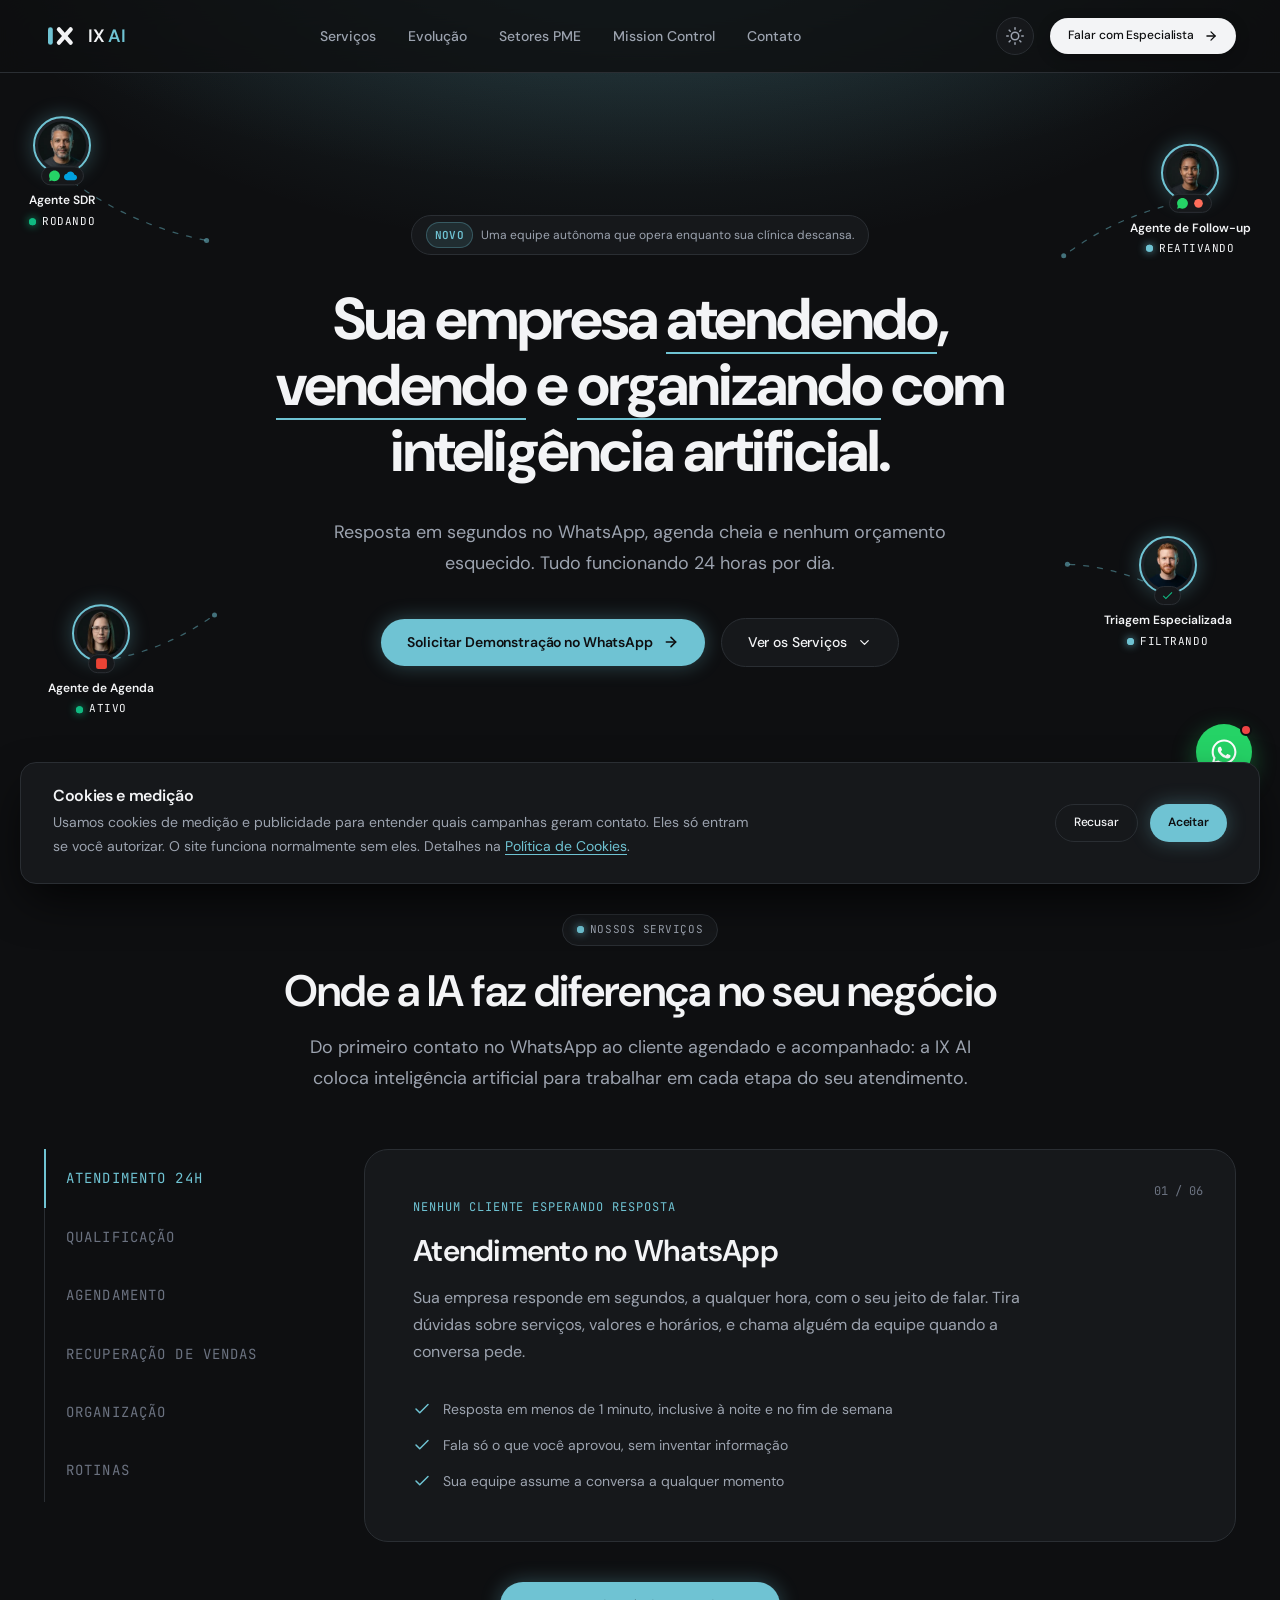
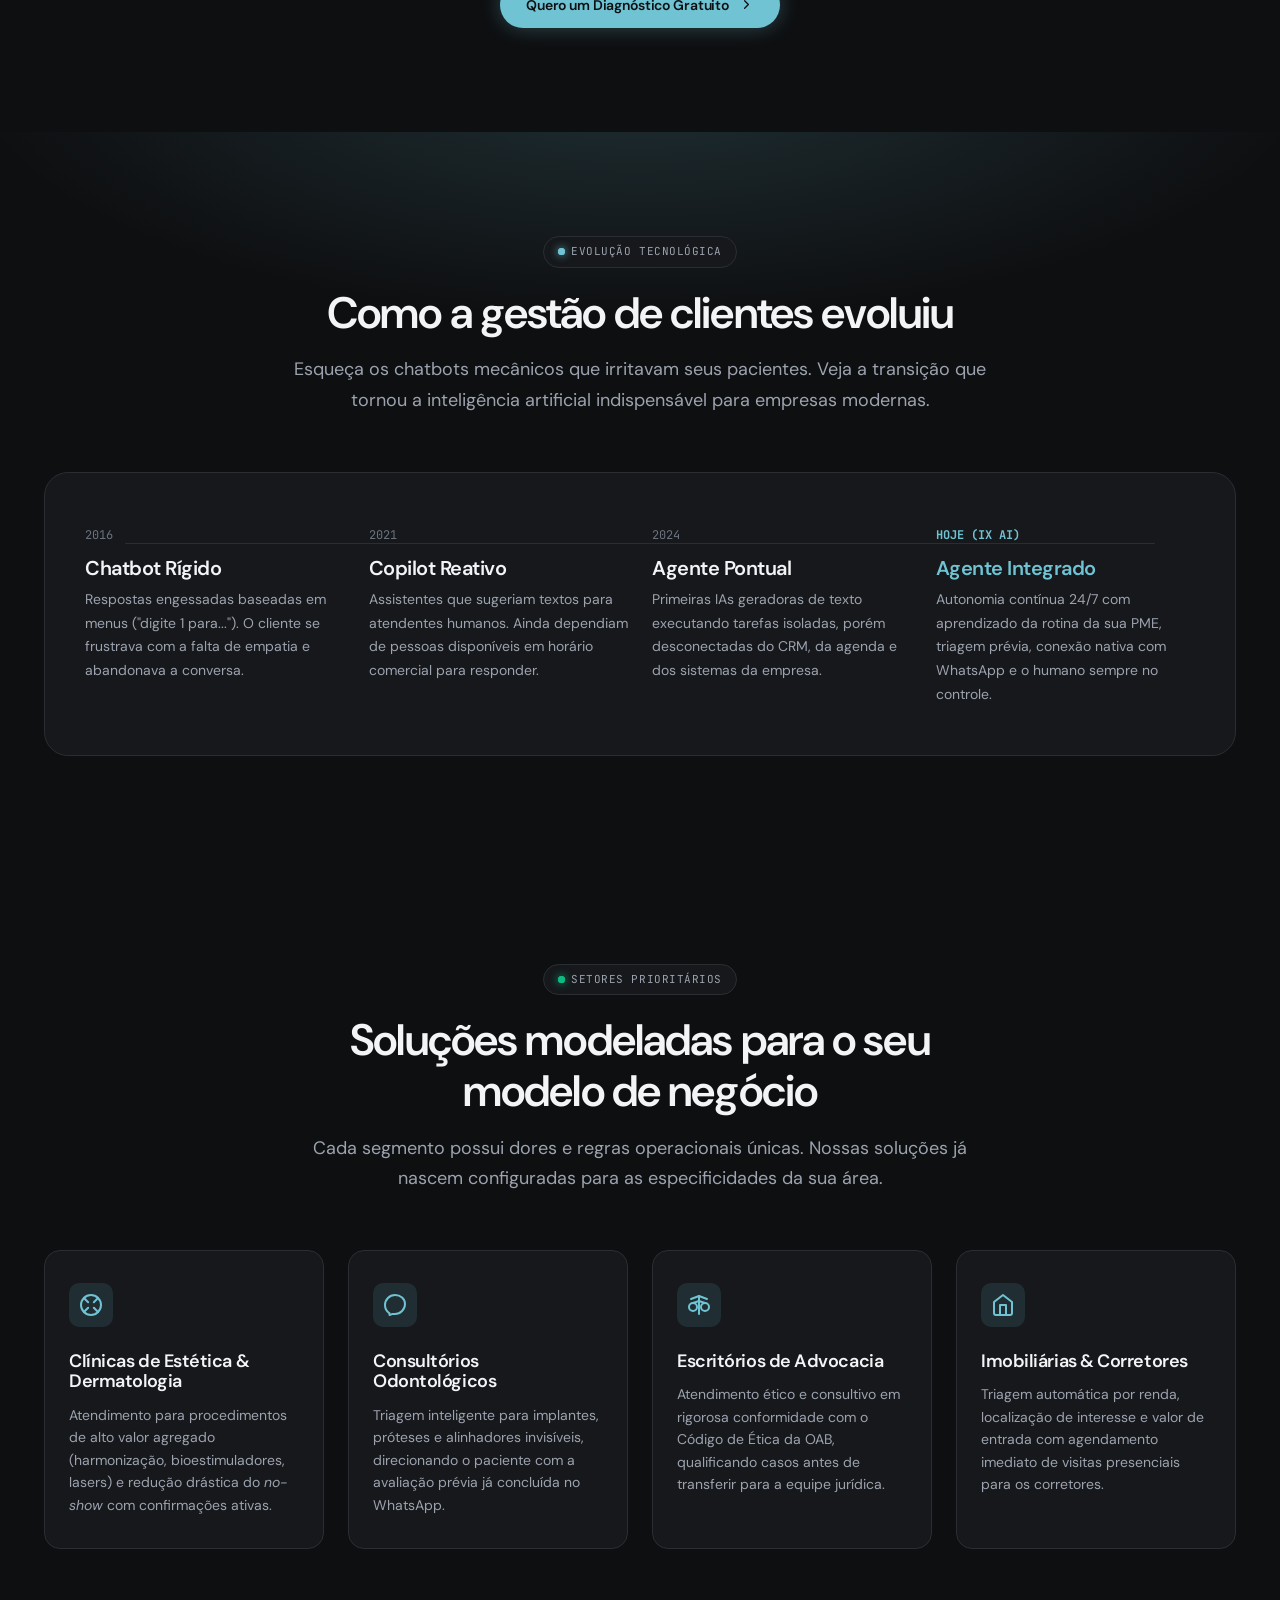
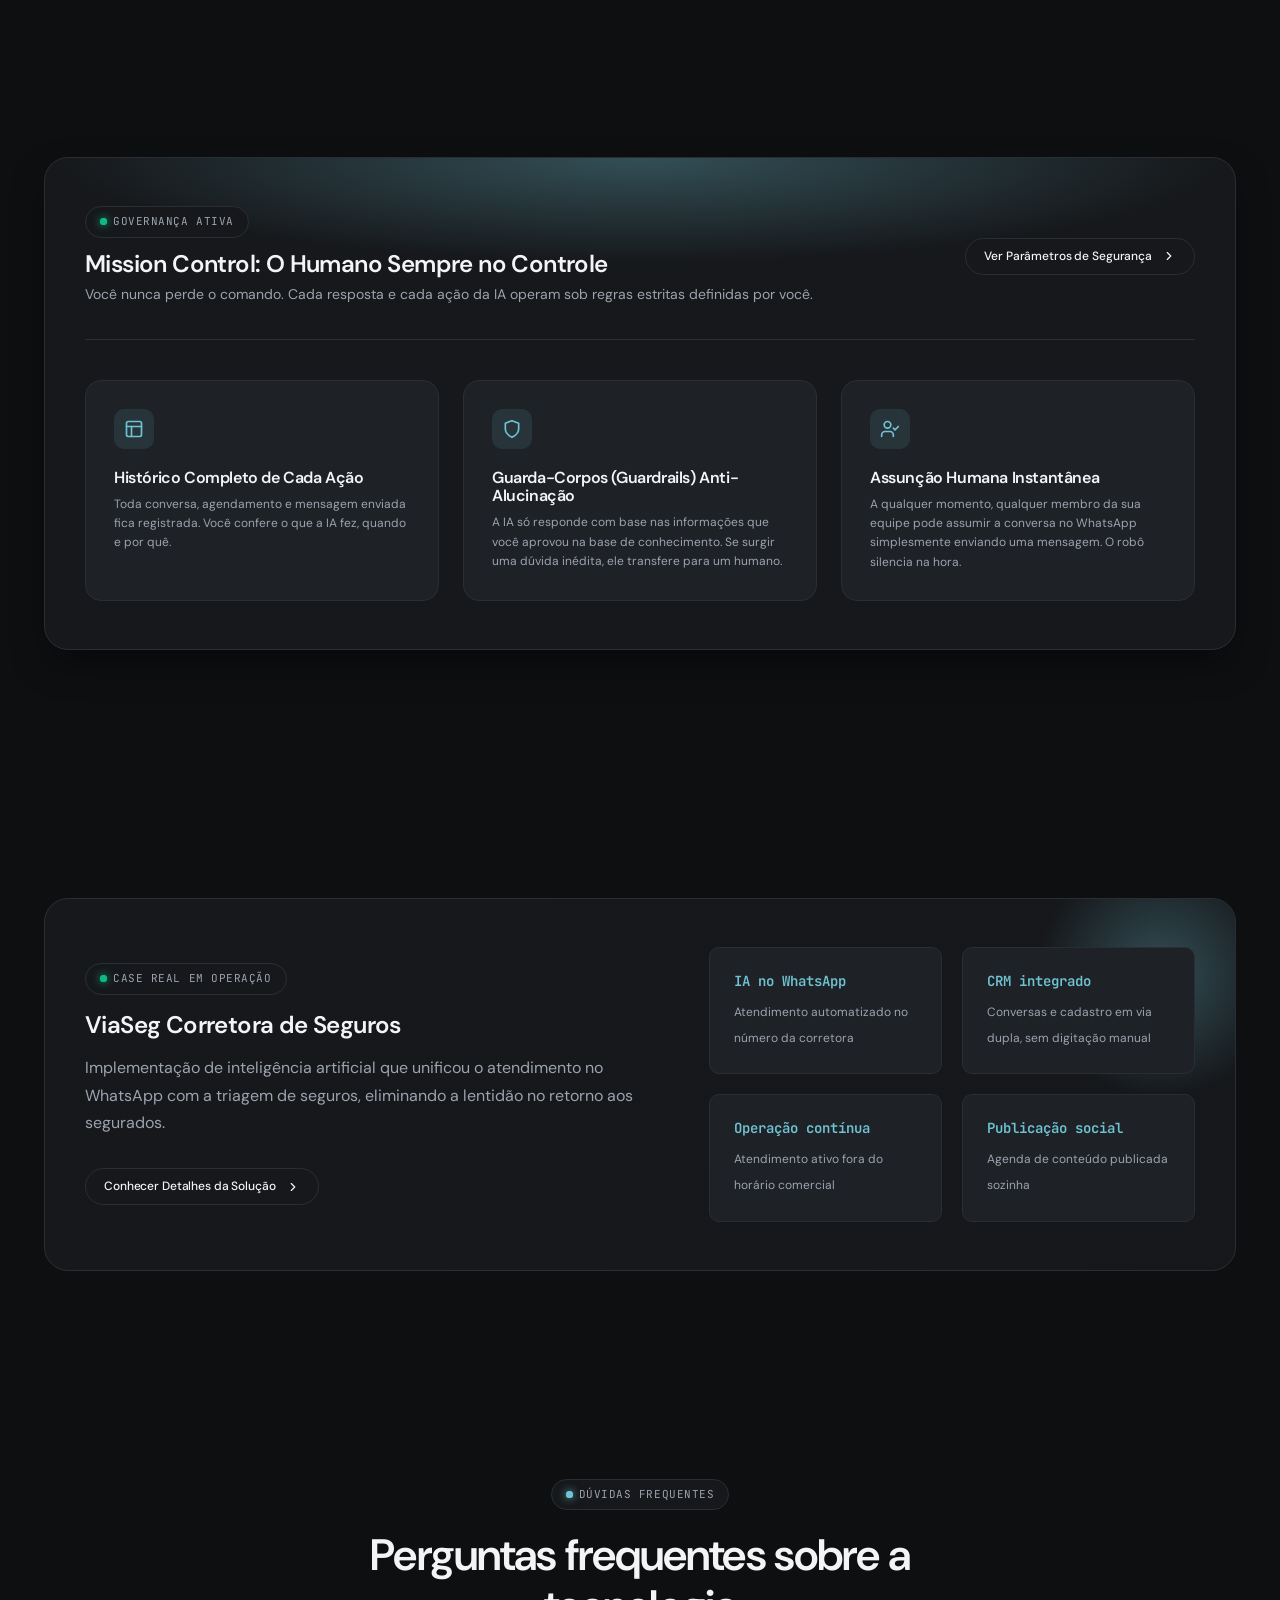
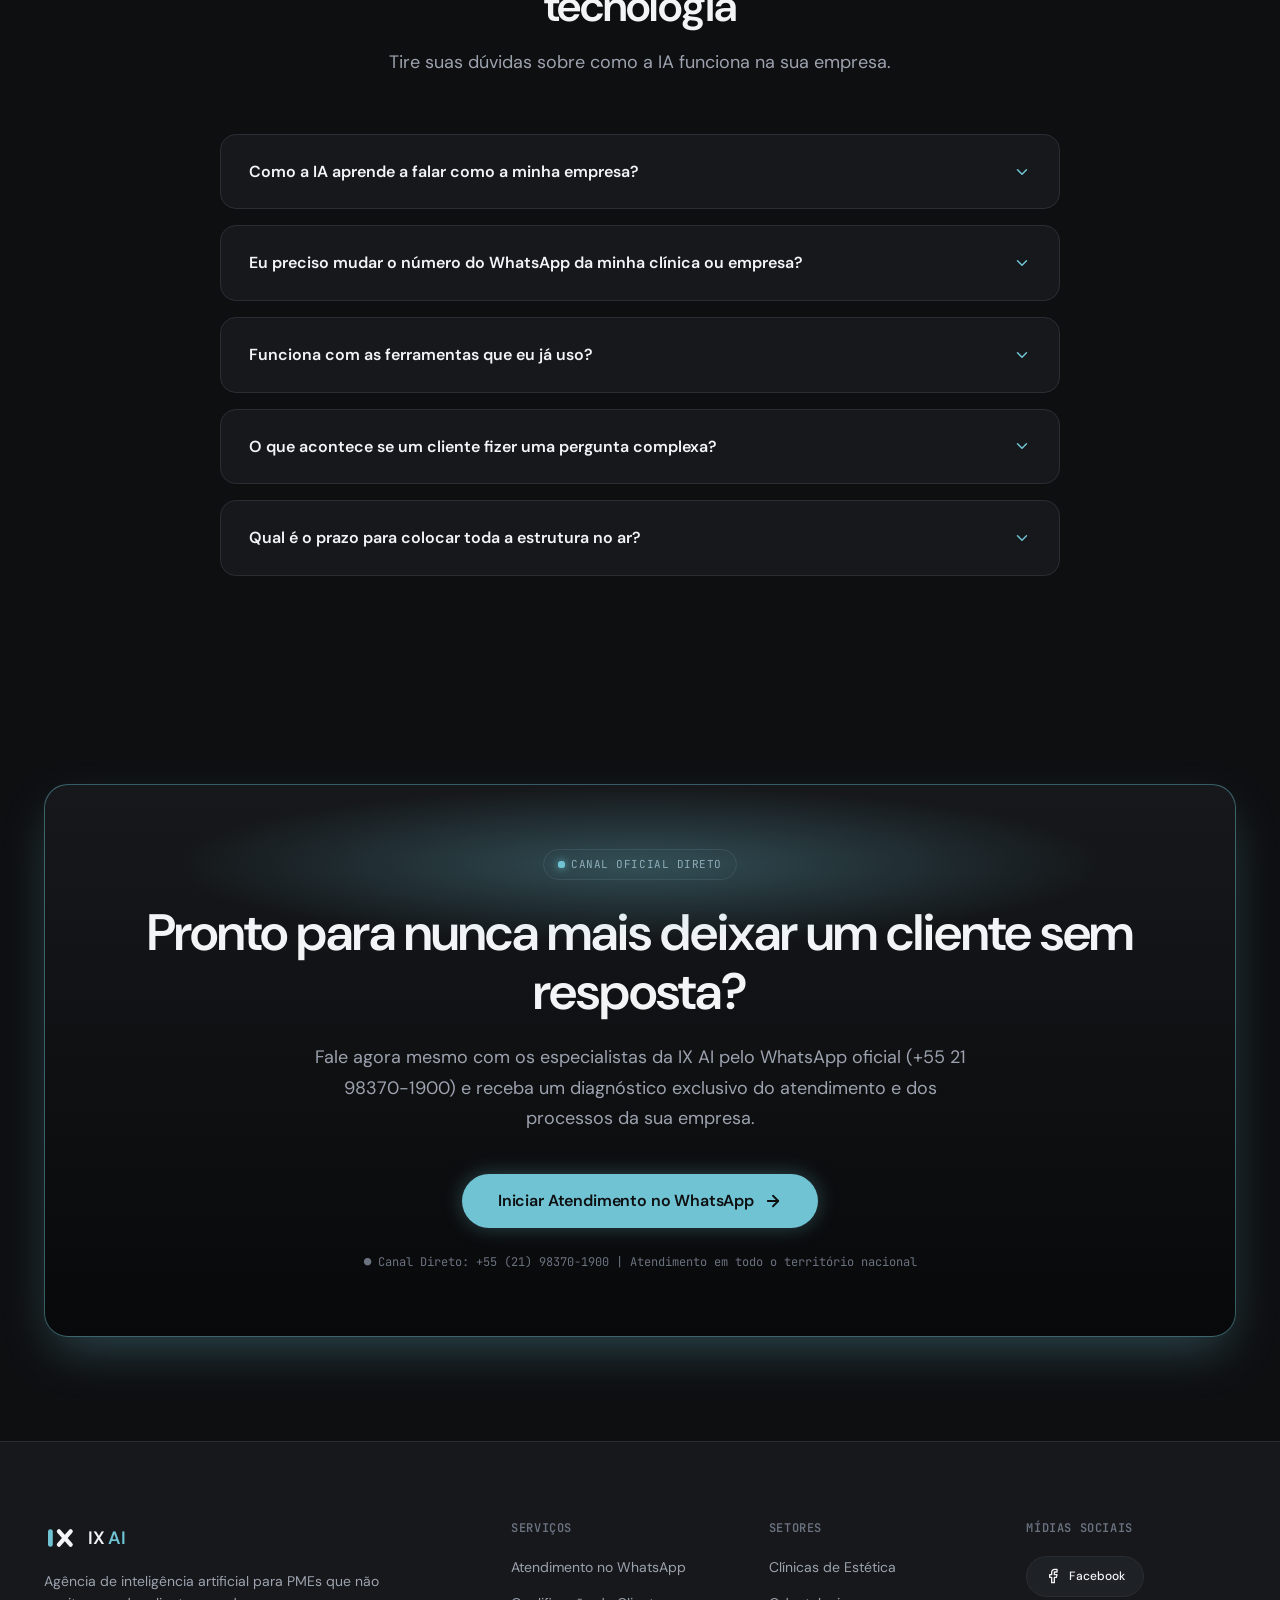
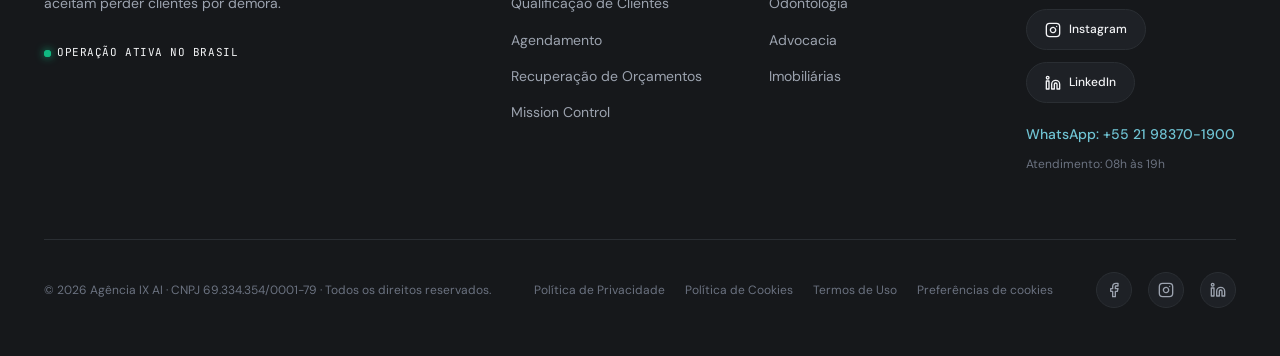
==== index.html @ af51cc1c "feat(site): primeira versao do site da Agencia IX AI Home, politica de privacidade, politica de cook" ====
<!DOCTYPE html>
<html lang="pt-BR" data-theme="dark">
<head>
  <meta charset="UTF-8">
  <meta name="viewport" content="width=device-width, initial-scale=1.0">
  <title>Agência IX AI — Inteligência Artificial para PMEs</title>
  <meta name="description" content="Agência de inteligência artificial para PMEs: atendimento no WhatsApp em segundos, qualificação, agendamento e rotinas no automático, 24 horas por dia.">
  <meta name="keywords" content="agência de IA, agência de inteligência artificial, inteligência artificial para PMEs, atendimento no WhatsApp com IA, agendamento automático, recuperação de orçamentos, automação para empresas, clínicas de estética, consultórios odontológicos, escritórios de advocacia, imobiliárias">
  <meta name="author" content="Agência IX AI">
  <meta name="robots" content="index, follow">
  <link rel="canonical" href="https://ixai.com.br/">
  <meta name="theme-color" content="#0E0F11">

  <!-- Open Graph / Redes Sociais (Facebook, Instagram, LinkedIn) -->
  <meta property="og:type" content="website">
  <meta property="og:url" content="https://ixai.com.br/">
  <meta property="og:title" content="Agência IX AI — Inteligência Artificial para PMEs">
  <meta property="og:description" content="Sua empresa atendendo, vendendo e organizando com IA: resposta em segundos no WhatsApp, agenda cheia e nenhum orçamento esquecido.">
  <meta property="og:image" content="https://ixai.com.br/assets/images/og-cover.png">
  <meta property="og:image:width" content="1200">
  <meta property="og:image:height" content="630">
  <meta property="og:image:alt" content="Agência IX AI — inteligência artificial para atender, vender e organizar">
  <meta property="og:locale" content="pt_BR">
  <meta property="og:site_name" content="Agência IX AI">

  <!-- Twitter Cards -->
  <meta name="twitter:card" content="summary_large_image">
  <meta name="twitter:title" content="Agência IX AI — Inteligência Artificial para PMEs">
  <meta name="twitter:description" content="Inteligência artificial que atende, qualifica e agenda para empresas de serviços de alto padrão.">
  <meta name="twitter:image" content="https://ixai.com.br/assets/images/og-cover.png">

  <!-- Favicon -->
  <link rel="icon" href="assets/images/favicon.svg" type="image/svg+xml">
  <link rel="apple-touch-icon" href="assets/images/logo.png">

  <!-- Pré-conexão de Fontes para Core Web Vitals -->
  <link rel="preconnect" href="https://fonts.googleapis.com">
  <link rel="preconnect" href="https://fonts.gstatic.com" crossorigin>
  <link rel="stylesheet" href="https://fonts.googleapis.com/css2?family=DM+Sans:ital,opsz,wght@0,9..40,400;0,9..40,500;0,9..40,600;0,9..40,700;1,9..40,400&family=JetBrains+Mono:wght@400;500;600&display=swap">

  <!-- Folhas de Estilo Modulares -->
  <link rel="stylesheet" href="assets/css/variables.css">
  <link rel="stylesheet" href="assets/css/base.css">
  <link rel="stylesheet" href="assets/css/components.css">
  <link rel="stylesheet" href="assets/css/layout.css">

  <!-- Schema.org JSON-LD Unificado para Google Search Central (SEO Avançado) -->
  <script type="application/ld+json">
  {
    "@context": "https://schema.org",
    "@graph": [
      {
        "@type": "Organization",
        "@id": "https://ixai.com.br/#organization",
        "name": "Agência IX AI",
        "url": "https://ixai.com.br/",
        "logo": "https://ixai.com.br/assets/images/logo.png",
        "description": "Agência de inteligência artificial para PMEs: atendimento, qualificação, agendamento e rotinas com IA.",
        "telephone": "+55-21-98370-1900",
        "sameAs": [
          "https://www.facebook.com/ixai.agencia",
          "https://www.instagram.com/ixai.agencia",
          "https://www.linkedin.com/company/ixai"
        ]
      },
      {
        "@type": "ProfessionalService",
        "@id": "https://ixai.com.br/#localbusiness",
        "name": "Agência IX AI — Inteligência Artificial para PMEs",
        "url": "https://ixai.com.br/",
        "telephone": "+55-21-98370-1900",
        "priceRange": "$$",
        "areaServed": "BR",
        "openingHours": "Mo-Fr 08:00-19:00"
      },
      {
        "@type": "Service",
        "name": "Inteligência Artificial para Atendimento e Vendas",
        "provider": { "@id": "https://ixai.com.br/#organization" },
        "areaServed": "BR",
        "description": "Atendimento no WhatsApp 24 horas com IA, qualificação de clientes, agendamento com confirmação e lembrete, recuperação de orçamentos, cadastro automático e rotinas da equipe no piloto automático."
      },
      {
        "@type": "FAQPage",
        "mainEntity": [
          {
            "@type": "Question",
            "name": "Como a IA aprende sobre o meu negócio?",
            "acceptedAnswer": {
              "@type": "Answer",
              "text": "A IA é treinada com a base de conhecimento exclusiva da sua empresa (procedimentos, tabela de preços, regras de atendimento e horários) sob rigorosos parâmetros de controle."
            }
          },
          {
            "@type": "Question",
            "name": "Preciso trocar o número do WhatsApp da minha empresa?",
            "acceptedAnswer": {
              "@type": "Answer",
              "text": "Não. A conexão é feita no número comercial que você já usa, preservando contatos e histórico. A forma de conexão é definida na implantação, conforme o volume de atendimento do negócio."
            }
          }
        ]
      }
    ]
  }
  </script>

  <!-- Marca que o JS está ativo: sem ele o conteúdo nasce visível (ver components.css) -->
  <script>document.documentElement.classList.add('js');</script>

  <!-- Consent Mode v2: nega por padrão antes de qualquer tag carregar -->
  <script>
    window.dataLayer = window.dataLayer || [];
    function gtag(){ dataLayer.push(arguments); }
    (function () {
      var decisao = null;
      try { decisao = JSON.parse(localStorage.getItem('ixai-consentimento') || 'null'); } catch (e) {}
      var estado = (decisao && decisao.estado === 'aceito') ? 'granted' : 'denied';
      gtag('consent', 'default', {
        ad_storage: estado,
        ad_user_data: estado,
        ad_personalization: estado,
        analytics_storage: estado,
        functionality_storage: 'granted',
        security_storage: 'granted'
      });
    })();
  </script>
</head>
<body>

  <!-- ==========================================================================
       HEADER FIXO (GLASSMORPHISM & CENTRO DE CONTROLE)
       ========================================================================== -->
  <header class="header-fixed" id="main-header">
    <div class="container header-inner">
      <!-- Monograma Minimalista em SVG + Marca Textual semântica -->
      <a href="#inicio" class="brand-logo-link" aria-label="Página inicial da Agência IX AI">
        <svg class="brand-monogram" viewBox="0 0 40 40" fill="none" xmlns="http://www.w3.org/2000/svg" aria-hidden="true">
          <!-- Barra Ciano "I" -->
          <rect x="5" y="9" width="6" height="22" rx="3" fill="#6FC3D3" />
          <!-- Letra "X": traço 5,4 sobre 17,5 de largura, para ler como X até em 16px -->
          <path d="M18.7 11.7L33.3 28.3" stroke="#F3F4F6" stroke-width="5.4" stroke-linecap="round" />
          <path d="M33.3 11.7L18.7 28.3" stroke="#F3F4F6" stroke-width="5.4" stroke-linecap="round" />
        </svg>
        <span class="brand-text">IX <span>AI</span></span>
      </a>

      <!-- Navegação de Âncoras -->
      <nav class="nav-links" aria-label="Navegação principal">
        <a href="#servicos" class="nav-link">Serviços</a>
        <a href="#evolucao" class="nav-link">Evolução</a>
        <a href="#setores" class="nav-link">Setores PME</a>
        <a href="#controle" class="nav-link">Mission Control</a>
        <a href="#contato" class="nav-link">Contato</a>
      </nav>

      <!-- Ações: Alternador de Tema & CTA Oficial WhatsApp -->
      <div class="header-actions">
        <button type="button" class="theme-toggle-btn" id="theme-toggle-btn" aria-label="Alternar tema claro/escuro">
          <!-- Ícone Sol / Lua em SVG inline -->
          <svg width="18" height="18" viewBox="0 0 24 24" fill="none" stroke="currentColor" stroke-width="2" stroke-linecap="round" stroke-linejoin="round" aria-hidden="true">
            <circle cx="12" cy="12" r="5"></circle>
            <line x1="12" y1="1" x2="12" y2="3"></line>
            <line x1="12" y1="21" x2="12" y2="23"></line>
            <line x1="4.22" y1="4.22" x2="5.64" y2="5.64"></line>
            <line x1="18.36" y1="18.36" x2="19.78" y2="19.78"></line>
            <line x1="1" y1="12" x2="3" y2="12"></line>
            <line x1="21" y1="12" x2="23" y2="12"></line>
            <line x1="4.22" y1="19.78" x2="5.64" y2="18.36"></line>
            <line x1="18.36" y1="5.64" x2="19.78" y2="4.22"></line>
          </svg>
        </button>

        <a href="https://wa.me/5521983701900?text=Ol%C3%A1%2C%20gostaria%20de%20conhecer%20as%20solu%C3%A7%C3%B5es%20da%20Ag%C3%AAncia%20IX%20AI." 
           target="_blank" 
           rel="noopener noreferrer" 
           class="btn-pill btn-pill-primary btn-pill-sm">
          Falar com Especialista
          <svg width="14" height="14" viewBox="0 0 24 24" fill="none" stroke="currentColor" stroke-width="2.2" stroke-linecap="round" stroke-linejoin="round" aria-hidden="true">
            <line x1="5" y1="12" x2="19" y2="12"></line>
            <polyline points="12 5 19 12 12 19"></polyline>
          </svg>
        </a>

        <!-- Botão do menu gaveta (apenas em telas pequenas) -->
        <button type="button" class="nav-toggle" id="nav-toggle" aria-label="Abrir menu de navegação" aria-expanded="false" aria-controls="mobile-nav">
          <svg class="icon-menu" width="18" height="18" viewBox="0 0 24 24" fill="none" stroke="currentColor" stroke-width="2" stroke-linecap="round" aria-hidden="true">
            <line x1="3" y1="7" x2="21" y2="7"></line>
            <line x1="3" y1="12" x2="21" y2="12"></line>
            <line x1="3" y1="17" x2="21" y2="17"></line>
          </svg>
          <svg class="icon-close" width="18" height="18" viewBox="0 0 24 24" fill="none" stroke="currentColor" stroke-width="2" stroke-linecap="round" aria-hidden="true">
            <line x1="6" y1="6" x2="18" y2="18"></line>
            <line x1="18" y1="6" x2="6" y2="18"></line>
          </svg>
        </button>
      </div>
    </div>

    <!-- Menu gaveta das telas pequenas -->
    <nav class="mobile-nav" id="mobile-nav" aria-label="Navegação principal em telas pequenas">
      <a href="#servicos" class="mobile-nav-link">Serviços</a>
      <a href="#evolucao" class="mobile-nav-link">Evolução</a>
      <a href="#setores" class="mobile-nav-link">Setores PME</a>
      <a href="#controle" class="mobile-nav-link">Mission Control</a>
      <a href="#contato" class="mobile-nav-link">Contato</a>
      <a href="https://wa.me/5521983701900?text=Ol%C3%A1%2C%20gostaria%20de%20conhecer%20as%20solu%C3%A7%C3%B5es%20da%20Ag%C3%AAncia%20IX%20AI."
         target="_blank"
         rel="noopener noreferrer"
         class="btn-pill btn-pill-cyan">
        Falar com Especialista
      </a>
    </nav>
  </header>

  <!-- ==========================================================================
       HERO SECTION COM CONSTELAÇÃO DE AGENTES (PADRÃO TESS.IM)
       ========================================================================== -->
  <main>
    <section class="hero-section aurora-bg" id="inicio">
      <!-- Constelação de Agentes Autônomos Orbitando (Visualização Desktop) -->
      <div class="hero-agents-constellation" aria-hidden="true">

        <!-- Camada de conexao: os tracados sao desenhados por JS a partir da posicao real
             de cada agente, entao acompanham qualquer largura de tela e a flutuacao -->
        <svg class="hero-conectores" id="hero-conectores" preserveAspectRatio="none" aria-hidden="true"></svg>

        
        <!-- Agente 1: SDR de Vendas -->
        <div class="agent-node node-sdr">
          <div class="agent-avatar-wrap">
            <img src="assets/images/agentes/rosto-senior.webp" alt="" width="52" height="52" decoding="async">
          </div>
          <div class="agent-tools-stack">
            <!-- Badges de ferramentas acopladas: WhatsApp + CRM -->
            <svg viewBox="0 0 24 24" fill="#25D366" title="WhatsApp"><path d="M12 2C6.48 2 2 6.48 2 12C2 13.85 2.5 15.58 3.38 17.07L2.1 21.84L6.99 20.57C8.44 21.46 10.16 22 12 22C17.52 22 22 17.52 22 12C22 6.48 17.52 2 12 2Z"/></svg>
            <svg viewBox="0 0 24 24" fill="#00A1E0" title="Salesforce/CRM"><path d="M19.35 10.04C18.67 6.59 15.64 4 12 4C9.11 4 6.6 5.64 5.35 8.04C2.34 8.36 0 10.91 0 14C0 17.31 2.69 20 6 20H19C21.76 20 24 17.76 24 15C24 12.36 21.95 10.22 19.35 10.04Z"/></svg>
          </div>
          <div class="agent-meta">
            <span class="agent-name">Agente SDR</span>
            <span class="status-indicator"><span class="status-dot emerald"></span> RODANDO</span>
          </div>
        </div>

        <!-- Agente 2: Follow-up & Reativação -->
        <div class="agent-node node-followup">
          <div class="agent-avatar-wrap">
            <img src="assets/images/agentes/rosto-executiva.webp" alt="" width="52" height="52" decoding="async">
          </div>
          <div class="agent-tools-stack">
            <!-- WhatsApp + integrações -->
            <svg viewBox="0 0 24 24" fill="#25D366" title="WhatsApp"><path d="M12 2C6.48 2 2 6.48 2 12C2 13.85 2.5 15.58 3.38 17.07L2.1 21.84L6.99 20.57C8.44 21.46 10.16 22 12 22C17.52 22 22 17.52 22 12C22 6.48 17.52 2 12 2Z"/></svg>
            <svg viewBox="0 0 24 24" fill="#FF6D5A" title="Integrações"><circle cx="12" cy="12" r="8"/></svg>
          </div>
          <div class="agent-meta">
            <span class="agent-name">Agente de Follow-up</span>
            <span class="status-indicator"><span class="status-dot cyan"></span> REATIVANDO</span>
          </div>
        </div>

        <!-- Agente 3: Agendamento & Follow-up -->
        <div class="agent-node node-schedule">
          <div class="agent-avatar-wrap">
            <img src="assets/images/agentes/rosto-analista.webp" alt="" width="52" height="52" decoding="async">
          </div>
          <div class="agent-tools-stack">
            <!-- Google Calendar -->
            <svg viewBox="0 0 24 24" fill="#EA4335" title="Google Calendar"><rect width="20" height="20" x="2" y="2" rx="4"/></svg>
          </div>
          <div class="agent-meta">
            <span class="agent-name">Agente de Agenda</span>
            <span class="status-indicator"><span class="status-dot emerald"></span> ATIVO</span>
          </div>
        </div>

        <!-- Agente 4: Qualificador de PME -->
        <div class="agent-node node-qualifier">
          <div class="agent-avatar-wrap">
            <img src="assets/images/agentes/rosto-ruivo.webp" alt="" width="52" height="52" decoding="async">
          </div>
          <div class="agent-tools-stack">
            <!-- Filtro de Renda / Procedimento -->
            <svg viewBox="0 0 24 24" fill="#10B981" title="Qualificação"><path d="M9 16.17L4.83 12l-1.42 1.41L9 19 21 7l-1.41-1.41z"/></svg>
          </div>
          <div class="agent-meta">
            <span class="agent-name">Triagem Especializada</span>
            <span class="status-indicator"><span class="status-dot cyan"></span> FILTRANDO</span>
          </div>
        </div>

      </div>

      <!-- Conteúdo Central da Hero -->
      <div class="container hero-content">
        <!-- Badge Cápsula Superior estilo tess.im -->
        <div class="hero-capsule-wrap">
          <div class="badge-capsule">
            <span class="badge-tag-new">NOVO</span>
            <span>Uma equipe autônoma que opera enquanto sua clínica descansa.</span>
          </div>
        </div>

        <!-- Headline Monumental com sublinhados finos ciano -->
        <h1 class="hero-headline">
          Sua empresa <span class="underline-cyan">atendendo</span>, <span class="underline-cyan">vendendo</span> e <span class="underline-cyan">organizando</span> com inteligência artificial.
        </h1>

        <!-- Descrição de Apoio com Alto Contraste -->
        <p class="hero-subheadline" style="max-width: 640px; margin: 0 auto; font-size: 1.125rem;">
          Resposta em segundos no WhatsApp, agenda cheia e nenhum orçamento esquecido. Tudo funcionando 24 horas por dia.
        </p>

        <!-- CTAs Principais -->
        <div class="hero-cta-group">
          <a href="https://wa.me/5521983701900?text=Ol%C3%A1%2C%20gostaria%20de%20uma%20demonstra%C3%A7%C3%A3o%20das%20solu%C3%A7%C3%B5es%20de%20IA." 
             target="_blank" 
             rel="noopener noreferrer" 
             class="btn-pill btn-pill-cyan">
            Solicitar Demonstração no WhatsApp
            <svg width="16" height="16" viewBox="0 0 24 24" fill="none" stroke="currentColor" stroke-width="2.4" stroke-linecap="round" stroke-linejoin="round" aria-hidden="true">
              <line x1="5" y1="12" x2="19" y2="12"></line>
              <polyline points="12 5 19 12 12 19"></polyline>
            </svg>
          </a>

          <a href="#servicos" class="btn-pill btn-pill-secondary">
            Ver os Serviços
            <svg width="15" height="15" viewBox="0 0 24 24" fill="none" stroke="currentColor" stroke-width="2" stroke-linecap="round" stroke-linejoin="round" aria-hidden="true">
              <polyline points="6 9 12 15 18 9"></polyline>
            </svg>
          </a>
        </div>
      </div>
    </section>

    <!-- ==========================================================================
         SEÇÃO 2: SERVIÇOS — ONDE A IA FAZ DIFERENÇA (#servicos)
         ========================================================================== -->
    <section class="section" id="servicos">
      <div class="container">
        <div class="section-header" data-reveal>
          <div class="badge-capsule">
            <span class="status-indicator"><span class="status-dot cyan"></span> NOSSOS SERVIÇOS</span>
          </div>
          <h2>Onde a IA faz diferença no seu negócio</h2>
          <p>Do primeiro contato no WhatsApp ao cliente agendado e acompanhado: a IX AI coloca inteligência artificial para trabalhar em cada etapa do seu atendimento.</p>
        </div>

        <div class="services-layout" data-reveal>
          <div class="services-tabs" role="tablist" aria-label="Serviços da IX AI">
            <button type="button" class="service-tab" role="tab" id="aba-atendimento" aria-controls="servico-atendimento" aria-selected="true">Atendimento 24h</button>
            <button type="button" class="service-tab" role="tab" id="aba-qualificacao" aria-controls="servico-qualificacao" aria-selected="false" tabindex="-1">Qualificação</button>
            <button type="button" class="service-tab" role="tab" id="aba-agendamento" aria-controls="servico-agendamento" aria-selected="false" tabindex="-1">Agendamento</button>
            <button type="button" class="service-tab" role="tab" id="aba-recuperacao" aria-controls="servico-recuperacao" aria-selected="false" tabindex="-1">Recuperação de vendas</button>
            <button type="button" class="service-tab" role="tab" id="aba-organizacao" aria-controls="servico-organizacao" aria-selected="false" tabindex="-1">Organização</button>
            <button type="button" class="service-tab" role="tab" id="aba-rotinas" aria-controls="servico-rotinas" aria-selected="false" tabindex="-1">Rotinas</button>
          </div>

          <div class="services-panels">
          <article class="service-panel" role="tabpanel" id="servico-atendimento" aria-labelledby="aba-atendimento" tabindex="0">
            <span class="service-panel-count">01 / 06</span>
            <span class="service-panel-tagline">Nenhum cliente esperando resposta</span>
            <h3 class="service-panel-title">Atendimento no WhatsApp</h3>
            <p class="service-panel-desc">Sua empresa responde em segundos, a qualquer hora, com o seu jeito de falar. Tira dúvidas sobre serviços, valores e horários, e chama alguém da equipe quando a conversa pede.</p>
            <ul class="service-points">
                <li class="service-point">
                  <svg viewBox="0 0 24 24" fill="none" stroke="currentColor" stroke-width="2" stroke-linecap="round" stroke-linejoin="round" aria-hidden="true"><polyline points="20 6 9 17 4 12"></polyline></svg>
                  <span>Resposta em menos de 1 minuto, inclusive à noite e no fim de semana</span>
                </li>
                <li class="service-point">
                  <svg viewBox="0 0 24 24" fill="none" stroke="currentColor" stroke-width="2" stroke-linecap="round" stroke-linejoin="round" aria-hidden="true"><polyline points="20 6 9 17 4 12"></polyline></svg>
                  <span>Fala só o que você aprovou, sem inventar informação</span>
                </li>
                <li class="service-point">
                  <svg viewBox="0 0 24 24" fill="none" stroke="currentColor" stroke-width="2" stroke-linecap="round" stroke-linejoin="round" aria-hidden="true"><polyline points="20 6 9 17 4 12"></polyline></svg>
                  <span>Sua equipe assume a conversa a qualquer momento</span>
                </li>
            </ul>
          </article>
          <article class="service-panel" role="tabpanel" id="servico-qualificacao" aria-labelledby="aba-qualificacao" tabindex="0">
            <span class="service-panel-count">02 / 06</span>
            <span class="service-panel-tagline">Sua equipe só fala com quem está pronto</span>
            <h3 class="service-panel-title">Qualificação de clientes</h3>
            <p class="service-panel-desc">Antes de passar o contato adiante, a IA entende o que a pessoa procura, a urgência e o perfil de investimento. Quem chega para a sua equipe já chega filtrado.</p>
            <ul class="service-points">
                <li class="service-point">
                  <svg viewBox="0 0 24 24" fill="none" stroke="currentColor" stroke-width="2" stroke-linecap="round" stroke-linejoin="round" aria-hidden="true"><polyline points="20 6 9 17 4 12"></polyline></svg>
                  <span>Perguntas certas para cada tipo de serviço</span>
                </li>
                <li class="service-point">
                  <svg viewBox="0 0 24 24" fill="none" stroke="currentColor" stroke-width="2" stroke-linecap="round" stroke-linejoin="round" aria-hidden="true"><polyline points="20 6 9 17 4 12"></polyline></svg>
                  <span>Resumo do cliente entregue para quem vai atender</span>
                </li>
                <li class="service-point">
                  <svg viewBox="0 0 24 24" fill="none" stroke="currentColor" stroke-width="2" stroke-linecap="round" stroke-linejoin="round" aria-hidden="true"><polyline points="20 6 9 17 4 12"></polyline></svg>
                  <span>Curiosos e contatos frios separados dos prontos para comprar</span>
                </li>
            </ul>
          </article>
          <article class="service-panel" role="tabpanel" id="servico-agendamento" aria-labelledby="aba-agendamento" tabindex="0">
            <span class="service-panel-count">03 / 06</span>
            <span class="service-panel-tagline">Menos faltas, mais horários ocupados</span>
            <h3 class="service-panel-title">Agenda cheia, sem faltas</h3>
            <p class="service-panel-desc">A IA marca direto nos horários livres da sua equipe, confirma na véspera e lembra no dia. Se o cliente precisar remarcar, ela resolve sem ninguém parar o que está fazendo.</p>
            <ul class="service-points">
                <li class="service-point">
                  <svg viewBox="0 0 24 24" fill="none" stroke="currentColor" stroke-width="2" stroke-linecap="round" stroke-linejoin="round" aria-hidden="true"><polyline points="20 6 9 17 4 12"></polyline></svg>
                  <span>Agendamento direto na agenda da equipe, sem conflito</span>
                </li>
                <li class="service-point">
                  <svg viewBox="0 0 24 24" fill="none" stroke="currentColor" stroke-width="2" stroke-linecap="round" stroke-linejoin="round" aria-hidden="true"><polyline points="20 6 9 17 4 12"></polyline></svg>
                  <span>Confirmação e lembrete automáticos</span>
                </li>
                <li class="service-point">
                  <svg viewBox="0 0 24 24" fill="none" stroke="currentColor" stroke-width="2" stroke-linecap="round" stroke-linejoin="round" aria-hidden="true"><polyline points="20 6 9 17 4 12"></polyline></svg>
                  <span>Remarcação resolvida na própria conversa</span>
                </li>
            </ul>
          </article>
          <article class="service-panel" role="tabpanel" id="servico-recuperacao" aria-labelledby="aba-recuperacao" tabindex="0">
            <span class="service-panel-count">04 / 06</span>
            <span class="service-panel-tagline">Nenhum orçamento esquecido</span>
            <h3 class="service-panel-title">Recuperação de orçamentos</h3>
            <p class="service-panel-desc">Quem pediu orçamento e sumiu volta a ser procurado no momento certo, com uma mensagem natural. Venda que antes se perdia por falta de retorno volta para a mesa.</p>
            <ul class="service-points">
                <li class="service-point">
                  <svg viewBox="0 0 24 24" fill="none" stroke="currentColor" stroke-width="2" stroke-linecap="round" stroke-linejoin="round" aria-hidden="true"><polyline points="20 6 9 17 4 12"></polyline></svg>
                  <span>Retorno automático para quem parou de responder</span>
                </li>
                <li class="service-point">
                  <svg viewBox="0 0 24 24" fill="none" stroke="currentColor" stroke-width="2" stroke-linecap="round" stroke-linejoin="round" aria-hidden="true"><polyline points="20 6 9 17 4 12"></polyline></svg>
                  <span>Mensagens no tom da sua empresa, nada de robô</span>
                </li>
                <li class="service-point">
                  <svg viewBox="0 0 24 24" fill="none" stroke="currentColor" stroke-width="2" stroke-linecap="round" stroke-linejoin="round" aria-hidden="true"><polyline points="20 6 9 17 4 12"></polyline></svg>
                  <span>Sua equipe avisada quando o cliente responde</span>
                </li>
            </ul>
          </article>
          <article class="service-panel" role="tabpanel" id="servico-organizacao" aria-labelledby="aba-organizacao" tabindex="0">
            <span class="service-panel-count">05 / 06</span>
            <span class="service-panel-tagline">Zero digitação manual</span>
            <h3 class="service-panel-title">Cadastro e histórico sempre em dia</h3>
            <p class="service-panel-desc">Cada conversa vira cadastro, histórico e próximo passo no sistema da sua empresa. Ninguém precisa copiar dados do WhatsApp, e o gestor enxerga tudo num lugar só.</p>
            <ul class="service-points">
                <li class="service-point">
                  <svg viewBox="0 0 24 24" fill="none" stroke="currentColor" stroke-width="2" stroke-linecap="round" stroke-linejoin="round" aria-hidden="true"><polyline points="20 6 9 17 4 12"></polyline></svg>
                  <span>Cliente cadastrado sozinho a partir da conversa</span>
                </li>
                <li class="service-point">
                  <svg viewBox="0 0 24 24" fill="none" stroke="currentColor" stroke-width="2" stroke-linecap="round" stroke-linejoin="round" aria-hidden="true"><polyline points="20 6 9 17 4 12"></polyline></svg>
                  <span>Histórico completo de cada atendimento</span>
                </li>
                <li class="service-point">
                  <svg viewBox="0 0 24 24" fill="none" stroke="currentColor" stroke-width="2" stroke-linecap="round" stroke-linejoin="round" aria-hidden="true"><polyline points="20 6 9 17 4 12"></polyline></svg>
                  <span>Funciona com as ferramentas que você já usa</span>
                </li>
            </ul>
          </article>
          <article class="service-panel" role="tabpanel" id="servico-rotinas" aria-labelledby="aba-rotinas" tabindex="0">
            <span class="service-panel-count">06 / 06</span>
            <span class="service-panel-tagline">Horas devolvidas à sua equipe</span>
            <h3 class="service-panel-title">Rotinas no piloto automático</h3>
            <p class="service-panel-desc">Avisos para a equipe, relatórios, publicações nas redes sociais e aquelas tarefas que se repetem todo dia passam a rodar sozinhas, do jeito que você definiu.</p>
            <ul class="service-points">
                <li class="service-point">
                  <svg viewBox="0 0 24 24" fill="none" stroke="currentColor" stroke-width="2" stroke-linecap="round" stroke-linejoin="round" aria-hidden="true"><polyline points="20 6 9 17 4 12"></polyline></svg>
                  <span>Avisos para o responsável certo, na hora certa</span>
                </li>
                <li class="service-point">
                  <svg viewBox="0 0 24 24" fill="none" stroke="currentColor" stroke-width="2" stroke-linecap="round" stroke-linejoin="round" aria-hidden="true"><polyline points="20 6 9 17 4 12"></polyline></svg>
                  <span>Relatórios prontos sem montar planilha</span>
                </li>
                <li class="service-point">
                  <svg viewBox="0 0 24 24" fill="none" stroke="currentColor" stroke-width="2" stroke-linecap="round" stroke-linejoin="round" aria-hidden="true"><polyline points="20 6 9 17 4 12"></polyline></svg>
                  <span>Tarefas repetitivas fora da mão da equipe</span>
                </li>
            </ul>
          </article>
          </div>
        </div>

        <div class="services-cta" data-reveal>
          <a href="https://wa.me/5521983701900?text=Ol%C3%A1%2C%20gostaria%20de%20um%20diagn%C3%B3stico%20gratuito%20para%20minha%20empresa."
             target="_blank"
             rel="noopener noreferrer"
             class="btn-pill btn-pill-cyan">
            Quero um Diagnóstico Gratuito
            <svg width="15" height="15" viewBox="0 0 24 24" fill="none" stroke="currentColor" stroke-width="2" stroke-linecap="round" stroke-linejoin="round" aria-hidden="true"><polyline points="9 18 15 12 9 6"></polyline></svg>
          </a>
        </div>
      </div>
    </section>

    <!-- ==========================================================================
         SEÇÃO 3: LINHA DO TEMPO EVOLUTIVA (#evolucao)
         ========================================================================== -->
    <section class="section aurora-bg" id="evolucao">
      <div class="container">
        <div class="section-header" data-reveal>
          <div class="badge-capsule">
            <span class="status-indicator"><span class="status-dot cyan"></span> EVOLUÇÃO TECNOLÓGICA</span>
          </div>
          <h2>Como a gestão de clientes evoluiu</h2>
          <p>Esqueça os chatbots mecânicos que irritavam seus pacientes. Veja a transição que tornou a inteligência artificial indispensável para empresas modernas.</p>
        </div>

        <div class="timeline-track-wrap" data-reveal>
          <div class="timeline-steps">
            <!-- 2016 -->
            <div class="timeline-step">
              <span class="timeline-year-badge">2016</span>
              <h3 class="timeline-step-title">Chatbot Rígido</h3>
              <p class="timeline-step-desc">Respostas engessadas baseadas em menus ("digite 1 para..."). O cliente se frustrava com a falta de empatia e abandonava a conversa.</p>
            </div>

            <!-- 2021 -->
            <div class="timeline-step">
              <span class="timeline-year-badge">2021</span>
              <h3 class="timeline-step-title">Copilot Reativo</h3>
              <p class="timeline-step-desc">Assistentes que sugeriam textos para atendentes humanos. Ainda dependiam de pessoas disponíveis em horário comercial para responder.</p>
            </div>

            <!-- 2024 -->
            <div class="timeline-step">
              <span class="timeline-year-badge">2024</span>
              <h3 class="timeline-step-title">Agente Pontual</h3>
              <p class="timeline-step-desc">Primeiras IAs geradoras de texto executando tarefas isoladas, porém desconectadas do CRM, da agenda e dos sistemas da empresa.</p>
            </div>

            <!-- HOJE -->
            <div class="timeline-step active">
              <span class="timeline-year-badge">HOJE (IX AI)</span>
              <h3 class="timeline-step-title">Agente Integrado</h3>
              <p class="timeline-step-desc">Autonomia contínua 24/7 com aprendizado da rotina da sua PME, triagem prévia, conexão nativa com WhatsApp e o humano sempre no controle.</p>
            </div>
          </div>
        </div>
      </div>
    </section>

    <!-- ==========================================================================
         SEÇÃO 4: SETORES DE MERCADO PME (#setores)
         ========================================================================== -->
    <section class="section" id="setores">
      <div class="container">
        <div class="section-header" data-reveal>
          <div class="badge-capsule">
            <span class="status-indicator"><span class="status-dot emerald"></span> SETORES PRIORITÁRIOS</span>
          </div>
          <h2>Soluções modeladas para o seu modelo de negócio</h2>
          <p>Cada segmento possui dores e regras operacionais únicas. Nossas soluções já nascem configuradas para as especificidades da sua área.</p>
        </div>

        <div class="sectors-grid">
          <!-- Setor 1: Clínicas de Estética -->
          <article class="sector-card" data-reveal>
            <div class="sector-icon-wrap" aria-hidden="true">
              <svg width="24" height="24" viewBox="0 0 24 24" fill="none" stroke="currentColor" stroke-width="2" stroke-linecap="round" stroke-linejoin="round">
                <circle cx="12" cy="12" r="10"></circle>
                <path d="m4.93 4.93 4.24 4.24"></path>
                <path d="m14.83 9.17 4.24-4.24"></path>
                <path d="m14.83 14.83 4.24 4.24"></path>
                <path d="m9.17 14.83-4.24 4.24"></path>
              </svg>
            </div>
            <h3 class="sector-title">Clínicas de Estética & Dermatologia</h3>
            <p class="sector-desc">Atendimento para procedimentos de alto valor agregado (harmonização, bioestimuladores, lasers) e redução drástica do <em>no-show</em> com confirmações ativas.</p>
          </article>

          <!-- Setor 2: Odontologia -->
          <article class="sector-card" data-reveal>
            <div class="sector-icon-wrap" aria-hidden="true">
              <svg width="24" height="24" viewBox="0 0 24 24" fill="none" stroke="currentColor" stroke-width="2" stroke-linecap="round" stroke-linejoin="round">
                <path d="M12 2C6.5 2 2 6.5 2 12c0 3.5 1.8 6.6 4.5 8.4V22l3.3-1.1c.7.1 1.4.1 2.2.1 5.5 0 10-4.5 10-10S17.5 2 12 2z"></path>
              </svg>
            </div>
            <h3 class="sector-title">Consultórios Odontológicos</h3>
            <p class="sector-desc">Triagem inteligente para implantes, próteses e alinhadores invisíveis, direcionando o paciente com a avaliação prévia já concluída no WhatsApp.</p>
          </article>

          <!-- Setor 3: Advocacia -->
          <article class="sector-card" data-reveal>
            <div class="sector-icon-wrap" aria-hidden="true">
              <svg width="24" height="24" viewBox="0 0 24 24" fill="none" stroke="currentColor" stroke-width="2" stroke-linecap="round" stroke-linejoin="round">
                <path d="M12 3v18"></path>
                <path d="m4 6 8-3 8 3"></path>
                <path d="m6 10 6-2 6 2"></path>
                <path d="M6 10a4 4 0 0 0 0 8h0a4 4 0 0 0 0-8"></path>
                <path d="M18 10a4 4 0 0 0 0 8h0a4 4 0 0 0 0-8"></path>
              </svg>
            </div>
            <h3 class="sector-title">Escritórios de Advocacia</h3>
            <p class="sector-desc">Atendimento ético e consultivo em rigorosa conformidade com o Código de Ética da OAB, qualificando casos antes de transferir para a equipe jurídica.</p>
          </article>

          <!-- Setor 4: Imobiliárias -->
          <article class="sector-card" data-reveal>
            <div class="sector-icon-wrap" aria-hidden="true">
              <svg width="24" height="24" viewBox="0 0 24 24" fill="none" stroke="currentColor" stroke-width="2" stroke-linecap="round" stroke-linejoin="round">
                <path d="m3 9 9-7 9 7v11a2 2 0 0 1-2 2H5a2 2 0 0 1-2-2z"></path>
                <polyline points="9 22 9 12 15 12 15 22"></polyline>
              </svg>
            </div>
            <h3 class="sector-title">Imobiliárias & Corretores</h3>
            <p class="sector-desc">Triagem automática por renda, localização de interesse e valor de entrada com agendamento imediato de visitas presenciais para os corretores.</p>
          </article>
        </div>
      </div>
    </section>

    <!-- ==========================================================================
         SEÇÃO 5: MISSION CONTROL — HUMANO NO CONTROLE (#controle)
         ========================================================================== -->
    <section class="section" id="controle">
      <div class="container">
        <div class="mission-control-panel" data-reveal>
          <div class="cockpit-header">
            <div class="cockpit-title-wrap">
              <div class="badge-capsule" style="margin-bottom: 0.75rem;">
                <span class="status-indicator"><span class="status-dot emerald"></span> GOVERNANÇA ATIVA</span>
              </div>
              <h3>Mission Control: O Humano Sempre no Controle</h3>
              <p>Você nunca perde o comando. Cada resposta e cada ação da IA operam sob regras estritas definidas por você.</p>
            </div>

            <a href="https://wa.me/5521983701900?text=Ol%C3%A1%2C%20gostaria%20de%20entender%20como%20funciona%20o%20painel%20de%20controle%20e%20seguran%C3%A7a." 
               target="_blank" 
               rel="noopener noreferrer" 
               class="btn-pill btn-pill-secondary btn-pill-sm">
              Ver Parâmetros de Segurança
              <svg width="14" height="14" viewBox="0 0 24 24" fill="none" stroke="currentColor" stroke-width="2" stroke-linecap="round" stroke-linejoin="round" aria-hidden="true"><polyline points="9 18 15 12 9 6"></polyline></svg>
            </a>
          </div>

          <div class="cockpit-grid">
            <div class="cockpit-card">
              <div class="cockpit-card-icon" aria-hidden="true">
                <svg width="20" height="20" viewBox="0 0 24 24" fill="none" stroke="currentColor" stroke-width="2" stroke-linecap="round" stroke-linejoin="round"><rect width="18" height="18" x="3" y="3" rx="2"/><path d="M3 9h18"/><path d="M9 21V9"/></svg>
              </div>
              <h4 class="cockpit-card-title">Histórico Completo de Cada Ação</h4>
              <p class="cockpit-card-desc">Toda conversa, agendamento e mensagem enviada fica registrada. Você confere o que a IA fez, quando e por quê.</p>
            </div>

            <div class="cockpit-card">
              <div class="cockpit-card-icon" aria-hidden="true">
                <svg width="20" height="20" viewBox="0 0 24 24" fill="none" stroke="currentColor" stroke-width="2" stroke-linecap="round" stroke-linejoin="round"><path d="M12 22s8-4 8-10V5l-8-3-8 3v7c0 6 8 10 8 10z"/></svg>
              </div>
              <h4 class="cockpit-card-title">Guarda-Corpos (Guardrails) Anti-Alucinação</h4>
              <p class="cockpit-card-desc">A IA só responde com base nas informações que você aprovou na base de conhecimento. Se surgir uma dúvida inédita, ele transfere para um humano.</p>
            </div>

            <div class="cockpit-card">
              <div class="cockpit-card-icon" aria-hidden="true">
                <svg width="20" height="20" viewBox="0 0 24 24" fill="none" stroke="currentColor" stroke-width="2" stroke-linecap="round" stroke-linejoin="round"><path d="M16 21v-2a4 4 0 0 0-4-4H6a4 4 0 0 0-4 4v2"/><circle cx="9" cy="7" r="4"/><polyline points="16 11 18 13 22 9"/></svg>
              </div>
              <h4 class="cockpit-card-title">Assunção Humana Instantânea</h4>
              <p class="cockpit-card-desc">A qualquer momento, qualquer membro da sua equipe pode assumir a conversa no WhatsApp simplesmente enviando uma mensagem. O robô silencia na hora.</p>
            </div>
          </div>
        </div>
      </div>
    </section>

    <!-- ==========================================================================
         SEÇÃO 6: PROVA SOCIAL REAL — CASE VIASEG CORRETORA
         ========================================================================== -->
    <section class="section" id="prova-social">
      <div class="container">
        <div class="case-study-box" data-reveal>
          <div class="case-study-content">
            <div>
              <div class="badge-capsule" style="margin-bottom: 1rem;">
                <span class="status-indicator"><span class="status-dot emerald"></span> CASE REAL EM OPERAÇÃO</span>
              </div>
              <h3 style="font-size: var(--text-2xl); margin-bottom: 1rem;">ViaSeg Corretora de Seguros</h3>
              <p style="font-size: var(--text-base); color: var(--text-secondary); line-height: 1.7; margin-bottom: 2rem;">
                Implementação de inteligência artificial que unificou o atendimento no WhatsApp com a triagem de seguros, eliminando a lentidão no retorno aos segurados.
              </p>
              <a href="https://wa.me/5521983701900?text=Ol%C3%A1%2C%20gostaria%20de%20saber%20mais%20detalhes%20sobre%20o%20case%20da%20ViaSeg%20Corretora." 
                 target="_blank" 
                 rel="noopener noreferrer" 
                 class="btn-pill btn-pill-secondary btn-pill-sm">
                Conhecer Detalhes da Solução
                <svg width="14" height="14" viewBox="0 0 24 24" fill="none" stroke="currentColor" stroke-width="2" stroke-linecap="round" stroke-linejoin="round" aria-hidden="true"><polyline points="9 18 15 12 9 6"></polyline></svg>
              </a>
            </div>

            <div class="case-metrics-grid">
              <div class="case-metric-item">
                <span class="case-metric-escopo">IA no WhatsApp</span>
                <span class="case-metric-label">Atendimento automatizado no número da corretora</span>
              </div>
              <div class="case-metric-item">
                <span class="case-metric-escopo">CRM integrado</span>
                <span class="case-metric-label">Conversas e cadastro em via dupla, sem digitação manual</span>
              </div>
              <div class="case-metric-item">
                <span class="case-metric-escopo">Operação contínua</span>
                <span class="case-metric-label">Atendimento ativo fora do horário comercial</span>
              </div>
              <div class="case-metric-item">
                <span class="case-metric-escopo">Publicação social</span>
                <span class="case-metric-label">Agenda de conteúdo publicada sozinha</span>
              </div>
            </div>
          </div>
        </div>
      </div>
    </section>

    <!-- ==========================================================================
         SEÇÃO 7: PERGUNTAS FREQUENTES (FAQ ACCORDION) (#faq)
         ========================================================================== -->
    <section class="section" id="faq">
      <div class="container">
        <div class="section-header" data-reveal>
          <div class="badge-capsule">
            <span class="status-indicator"><span class="status-dot cyan"></span> DÚVIDAS FREQUENTES</span>
          </div>
          <h2>Perguntas frequentes sobre a tecnologia</h2>
          <p>Tire suas dúvidas sobre como a IA funciona na sua empresa.</p>
        </div>

        <div class="faq-wrap" data-reveal>
          <details class="faq-item">
            <summary class="faq-summary">
              <span>Como a IA aprende a falar como a minha empresa?</span>
              <svg class="faq-icon-arrow" viewBox="0 0 24 24" fill="none" stroke="currentColor" stroke-width="2" stroke-linecap="round" stroke-linejoin="round" aria-hidden="true"><polyline points="6 9 12 15 18 9"></polyline></svg>
            </summary>
            <div class="faq-answer">
              Alimentamos a IA com as regras do seu negócio: catálogo de serviços, diferenciais, formas de pagamento, restrições e tom de voz. A IA é calibrada para responder exatamente dentro das diretrizes aprovadas por você, sem inventar informações.
            </div>
          </details>

          <details class="faq-item">
            <summary class="faq-summary">
              <span>Eu preciso mudar o número do WhatsApp da minha clínica ou empresa?</span>
              <svg class="faq-icon-arrow" viewBox="0 0 24 24" fill="none" stroke="currentColor" stroke-width="2" stroke-linecap="round" stroke-linejoin="round" aria-hidden="true"><polyline points="6 9 12 15 18 9"></polyline></svg>
            </summary>
            <div class="faq-answer">
              Não. A conexão é feita no número comercial que você já usa, preservando contatos, histórico e identidade. Na implantação definimos junto com você a forma de conexão adequada ao volume de atendimento do seu negócio.
            </div>
          </details>

          <details class="faq-item">
            <summary class="faq-summary">
              <span>Funciona com as ferramentas que eu já uso?</span>
              <svg class="faq-icon-arrow" viewBox="0 0 24 24" fill="none" stroke="currentColor" stroke-width="2" stroke-linecap="round" stroke-linejoin="round" aria-hidden="true"><polyline points="6 9 12 15 18 9"></polyline></svg>
            </summary>
            <div class="faq-answer">
              Na maioria dos casos, sim. A IX AI conecta a IA ao WhatsApp, ao Google Agenda, a planilhas e aos principais sistemas de gestão de clientes. Na implantação mapeamos o que você já usa e integramos sem trocar seu sistema.
            </div>
          </details>

          <details class="faq-item">
            <summary class="faq-summary">
              <span>O que acontece se um cliente fizer uma pergunta complexa?</span>
              <svg class="faq-icon-arrow" viewBox="0 0 24 24" fill="none" stroke="currentColor" stroke-width="2" stroke-linecap="round" stroke-linejoin="round" aria-hidden="true"><polyline points="6 9 12 15 18 9"></polyline></svg>
            </summary>
            <div class="faq-answer">
              A IA possui parâmetros de segurança que detectam dúvidas fora do escopo pré-definido. Nesses casos, ele informa cordialmente ao cliente que está acionando o especialista responsável e notifica a sua equipe instantaneamente.
            </div>
          </details>

          <details class="faq-item">
            <summary class="faq-summary">
              <span>Qual é o prazo para colocar toda a estrutura no ar?</span>
              <svg class="faq-icon-arrow" viewBox="0 0 24 24" fill="none" stroke="currentColor" stroke-width="2" stroke-linecap="round" stroke-linejoin="round" aria-hidden="true"><polyline points="6 9 12 15 18 9"></polyline></svg>
            </summary>
            <div class="faq-answer">
              O processo de onboarding técnico, integração das ferramentas e treinamento da base de conhecimento da IA costuma levar entre 7 e 14 dias úteis, com validações passo a passo acompanhadas pelo gestor.
            </div>
          </details>
        </div>
      </div>
    </section>

    <!-- ==========================================================================
         SEÇÃO 8: BANNER FINAL DE CONVERSÃO (#contato)
         ========================================================================== -->
    <section class="section" id="contato">
      <div class="container">
        <div class="cta-banner-box" data-reveal>
          <div class="badge-capsule" style="margin-bottom: 1.5rem;">
            <span class="status-indicator"><span class="status-dot cyan"></span> CANAL OFICIAL DIRETO</span>
          </div>
          <h2 style="font-size: clamp(2rem, 4vw, 3.2rem); margin-bottom: 1.25rem;">
            Pronto para nunca mais deixar um cliente sem resposta?
          </h2>
          <p style="max-width: 680px; margin: 0 auto 2.5rem auto; font-size: var(--text-lg); color: var(--text-secondary);">
            Fale agora mesmo com os especialistas da IX AI pelo WhatsApp oficial (+55 21 98370-1900) e receba um diagnóstico exclusivo do atendimento e dos processos da sua empresa.
          </p>

          <div style="display: flex; flex-wrap: wrap; justify-content: center; gap: 1rem;">
            <a href="https://wa.me/5521983701900?text=Ol%C3%A1%2C%20gostaria%20de%20um%20diagn%C3%B3stico%20gratuito%20para%20minha%20empresa." 
               target="_blank" 
               rel="noopener noreferrer" 
               class="btn-pill btn-pill-cyan" 
               style="font-size: var(--text-base); padding: 0.875rem 2.25rem;">
              Iniciar Atendimento no WhatsApp
              <svg width="18" height="18" viewBox="0 0 24 24" fill="none" stroke="currentColor" stroke-width="2.4" stroke-linecap="round" stroke-linejoin="round" aria-hidden="true"><line x1="5" y1="12" x2="19" y2="12"></line><polyline points="12 5 19 12 12 19"></polyline></svg>
            </a>
          </div>

          <p style="margin-top: 1.5rem; font-family: var(--font-mono); font-size: var(--text-xs); color: var(--text-muted);">
            ● Canal Direto: +55 (21) 98370-1900 | Atendimento em todo o território nacional
          </p>
        </div>
      </div>
    </section>
  </main>

  <!-- ==========================================================================
       RODAPÉ CORPORATIVO (BENCHMARK TESS.IM & REDES SOCIAIS)
       ========================================================================== -->
  <footer class="footer-main">
    <div class="container">
      <div class="footer-grid">
        <!-- Coluna 1: Marca e Posicionamento -->
        <div class="footer-brand-col">
          <a href="#inicio" class="brand-logo-link" aria-label="Voltar ao início">
            <svg class="brand-monogram" viewBox="0 0 40 40" fill="none" xmlns="http://www.w3.org/2000/svg" aria-hidden="true">
              <rect x="5" y="9" width="6" height="22" rx="3" fill="#6FC3D3" />
              <path d="M18.7 11.7L33.3 28.3" stroke="#F3F4F6" stroke-width="5.4" stroke-linecap="round" />
              <path d="M33.3 11.7L18.7 28.3" stroke="#F3F4F6" stroke-width="5.4" stroke-linecap="round" />
            </svg>
            <span class="brand-text">IX <span>AI</span></span>
          </a>
          <p style="color: var(--text-secondary); line-height: 1.6;">
            Agência de inteligência artificial para PMEs que não aceitam perder clientes por demora.
          </p>
          <div style="margin-top: 1.5rem;">
            <span class="status-indicator"><span class="status-dot emerald"></span> OPERAÇÃO ATIVA NO BRASIL</span>
          </div>
        </div>

        <!-- Coluna 2: Serviços -->
        <div>
          <h4 class="footer-col-title">SERVIÇOS</h4>
          <div class="footer-links-list">
            <a href="#servicos" class="footer-link">Atendimento no WhatsApp</a>
            <a href="#servicos" class="footer-link">Qualificação de Clientes</a>
            <a href="#servicos" class="footer-link">Agendamento</a>
            <a href="#servicos" class="footer-link">Recuperação de Orçamentos</a>
            <a href="#controle" class="footer-link">Mission Control</a>
          </div>
        </div>

        <!-- Coluna 3: Setores -->
        <div>
          <h4 class="footer-col-title">SETORES</h4>
          <div class="footer-links-list">
            <a href="#setores" class="footer-link">Clínicas de Estética</a>
            <a href="#setores" class="footer-link">Odontologia</a>
            <a href="#setores" class="footer-link">Advocacia</a>
            <a href="#setores" class="footer-link">Imobiliárias</a>
          </div>
        </div>

        <!-- Coluna 4: Mídias Sociais & Contato -->
        <div>
          <h4 class="footer-col-title">MÍDIAS SOCIAIS</h4>
          <div class="social-buttons-group">
            <a href="https://www.facebook.com/ixai.agencia" target="_blank" rel="noopener noreferrer" class="social-button-pill btn-facebook" aria-label="Acessar Facebook da Agência IX AI">
              <svg viewBox="0 0 24 24" fill="none" stroke="currentColor" stroke-width="2" stroke-linecap="round" stroke-linejoin="round" aria-hidden="true">
                <path d="M18 2h-3a5 5 0 0 0-5 5v3H7v4h3v8h4v-8h3l1-4h-4V7a1 1 0 0 1 1-1h3z"></path>
              </svg>
              <span>Facebook</span>
            </a>

            <a href="https://www.instagram.com/ixai.agencia" target="_blank" rel="noopener noreferrer" class="social-button-pill btn-instagram" aria-label="Acessar Instagram da Agência IX AI">
              <svg viewBox="0 0 24 24" fill="none" stroke="currentColor" stroke-width="2" stroke-linecap="round" stroke-linejoin="round" aria-hidden="true">
                <rect width="20" height="20" x="2" y="2" rx="5" ry="5"></rect>
                <path d="M16 11.37A4 4 0 1 1 12.63 8 4 4 0 0 1 16 11.37z"></path>
                <line x1="17.5" y1="6.5" x2="17.51" y2="6.5"></line>
              </svg>
              <span>Instagram</span>
            </a>

            <a href="https://www.linkedin.com/company/ixai" target="_blank" rel="noopener noreferrer" class="social-button-pill btn-linkedin" aria-label="Acessar LinkedIn da Agência IX AI">
              <svg viewBox="0 0 24 24" fill="none" stroke="currentColor" stroke-width="2" stroke-linecap="round" stroke-linejoin="round" aria-hidden="true">
                <path d="M16 8a6 6 0 0 1 6 6v7h-4v-7a2 2 0 0 0-2-2 2 2 0 0 0-2 2v7h-4v-7a6 6 0 0 1 6-6z"></path>
                <rect x="2" y="9" width="4" height="12"></rect>
                <circle cx="4" cy="4" r="2"></circle>
              </svg>
              <span>LinkedIn</span>
            </a>
          </div>

          <div style="margin-top: 1.25rem;">
            <a href="https://wa.me/5521983701900" target="_blank" rel="noopener noreferrer" class="footer-link" style="color: var(--accent-cyan); font-weight: var(--weight-medium); display: block; margin-bottom: 0.25rem;">
              WhatsApp: +55 21 98370-1900
            </a>
            <span class="footer-link" style="color: var(--text-muted); font-size: var(--text-xs);">Atendimento: 08h às 19h</span>
          </div>
        </div>
      </div>

      <!-- Barra Inferior de Direitos e Redes Sociais -->
      <div class="footer-bottom">
        <div>
          &copy; 2026 Agência IX AI &middot; CNPJ 69.334.354/0001-79 &middot; Todos os direitos reservados.
        </div>

        <!-- Documentos legais e controle de cookies -->
        <div class="footer-legal-links">
          <a href="politica-de-privacidade.html">Política de Privacidade</a>
          <a href="politica-de-cookies.html">Política de Cookies</a>
          <a href="termos-de-uso.html">Termos de Uso</a>
          <a href="#" data-abrir-consentimento>Preferências de cookies</a>
        </div>

        <!-- Redes Sociais Estruturadas (Facebook, Instagram, LinkedIn) -->
        <div class="footer-social-links" aria-label="Redes Sociais da IX AI">
          <a href="https://www.facebook.com/ixai.agencia" target="_blank" rel="noopener noreferrer" class="social-icon-btn" aria-label="Siga-nos no Facebook">
            <svg width="16" height="16" viewBox="0 0 24 24" fill="none" stroke="currentColor" stroke-width="2" stroke-linecap="round" stroke-linejoin="round" aria-hidden="true">
              <path d="M18 2h-3a5 5 0 0 0-5 5v3H7v4h3v8h4v-8h3l1-4h-4V7a1 1 0 0 1 1-1h3z"></path>
            </svg>
          </a>

          <a href="https://www.instagram.com/ixai.agencia" target="_blank" rel="noopener noreferrer" class="social-icon-btn" aria-label="Siga-nos no Instagram">
            <svg width="16" height="16" viewBox="0 0 24 24" fill="none" stroke="currentColor" stroke-width="2" stroke-linecap="round" stroke-linejoin="round" aria-hidden="true">
              <rect width="20" height="20" x="2" y="2" rx="5" ry="5"></rect>
              <path d="M16 11.37A4 4 0 1 1 12.63 8 4 4 0 0 1 16 11.37z"></path>
              <line x1="17.5" y1="6.5" x2="17.51" y2="6.5"></line>
            </svg>
          </a>

          <a href="https://www.linkedin.com/company/ixai" target="_blank" rel="noopener noreferrer" class="social-icon-btn" aria-label="Siga-nos no LinkedIn">
            <svg width="16" height="16" viewBox="0 0 24 24" fill="none" stroke="currentColor" stroke-width="2" stroke-linecap="round" stroke-linejoin="round" aria-hidden="true">
              <path d="M16 8a6 6 0 0 1 6 6v7h-4v-7a2 2 0 0 0-2-2 2 2 0 0 0-2 2v7h-4v-7a6 6 0 0 1 6-6z"></path>
              <rect x="2" y="9" width="4" height="12"></rect>
              <circle cx="4" cy="4" r="2"></circle>
            </svg>
          </a>
        </div>
      </div>
    </div>
  </footer>

  <!-- Botão Flutuante de WhatsApp Oficial com Notificação Ativa -->
  <a href="https://wa.me/5521983701900?text=Ol%C3%A1%20IX%20AI%2C%20gostaria%20de%20tirar%20d%C3%BAvidas%20sobre%20as%20solu%C3%A7%C3%B5es." 
     target="_blank" 
     rel="noopener noreferrer" 
     class="whatsapp-float" 
     aria-label="Falar agora com a Agência IX AI no WhatsApp oficial">
    <span class="whatsapp-notification-badge" aria-hidden="true"></span>
    <svg width="30" height="30" viewBox="0 0 24 24" fill="currentColor" aria-hidden="true">
      <path d="M12.04 2C6.58 2 2.13 6.45 2.13 11.91C2.13 13.66 2.59 15.36 3.45 16.86L2.05 22L7.3 20.62C8.75 21.41 10.38 21.83 12.04 21.83C17.5 21.83 21.95 17.38 21.95 11.92C21.95 6.46 17.5 2 12.04 2ZM12.04 20.15C10.56 20.15 9.11 19.76 7.85 19L7.55 18.82L4.44 19.64L5.27 16.61L5.07 16.29C4.24 14.97 3.8 13.46 3.8 11.91C3.8 7.37 7.5 3.67 12.05 3.67C16.6 3.67 20.3 7.37 20.3 11.92C20.3 16.46 16.59 20.15 12.04 20.15ZM16.61 14.39C16.36 14.26 15.13 13.66 14.9 13.58C14.67 13.5 14.51 13.46 14.34 13.71C14.18 13.96 13.71 14.51 13.57 14.67C13.43 14.84 13.29 14.86 13.04 14.73C12.79 14.61 11.99 14.34 11.04 13.49C10.3 12.83 9.8 12.01 9.66 11.76C9.52 11.51 9.64 11.38 9.77 11.25C9.88 11.14 10.02 10.96 10.15 10.82C10.27 10.67 10.31 10.57 10.39 10.4C10.47 10.24 10.43 10.1 10.37 9.97C10.31 9.85 9.82 8.64 9.61 8.14C9.41 7.65 9.21 7.71 9.06 7.71C8.92 7.7 8.76 7.7 8.59 7.7C8.43 7.7 8.16 7.76 7.93 8.01C7.7 8.26 7.05 8.87 7.05 10.11C7.05 11.35 7.95 12.55 8.07 12.71C8.2 12.88 9.84 15.41 12.35 16.49C12.95 16.75 13.41 16.9 13.78 17.02C14.38 17.21 14.93 17.18 15.36 17.12C15.84 17.05 16.84 16.51 17.05 15.93C17.26 15.35 17.26 14.86 17.2 14.73C17.14 14.61 16.86 14.51 16.61 14.39Z"/>
    </svg>
  </a>

  <!-- Script Modular Assíncrono -->
  <script src="assets/js/main.js" defer></script>
  <script src="assets/js/consentimento.js" defer></script>
</body>
</html>
---- assets/css/variables.css ----
/**
 * AGÊNCIA IX AI — DESIGN TOKENS & VARIÁVEIS GLOBAIS
 * Versão: 1.0.0
 * Referência Visual: tess.im (Awwwards Level) / Dark Luxury Control Center
 */

:root {
  /* ==========================================================================
     PALETA DE CORES — TEMA ESCURO (PADRÃO: CENTRO DE COMANDO)
     ========================================================================== */
  --bg-primary: #0E0F11;              /* Fundo principal ultra profundo */
  --bg-surface-1: #16181B;            /* Camada 1: Cards e painéis principais */
  --bg-surface-2: #1E2126;            /* Camada 2: Elementos internos e hovers */
  --bg-surface-elevated: #242830;     /* Superfícies destacadas e modais */
  --bg-glass: rgba(14, 15, 17, 0.82); /* Vidro translúcido para header fixo */
  --bg-glass-card: rgba(22, 24, 27, 0.65); /* Fundo translúcido para cards com backdrop */

  /* Linhas e Contornos Técnicos */
  --border-subtle: #2A2E33;           /* Borda padrão de precisão de 1px */
  --border-focus: #3D434B;            /* Borda em estado de foco ou destaque */
  --border-glow: rgba(111, 195, 211, 0.45); /* Borda com brilho ciano */

  /* Acentos de Tecnologia & IA */
  --accent-cyan: #6FC3D3;             /* Ciano-água vibrante (IA, Agentes, Destaques) */
  --accent-cyan-hover: #88D3E2;       /* Variação mais clara para interações */
  --accent-cyan-subtle: rgba(111, 195, 211, 0.12); /* Fundo suave para badges ciano */
  --accent-cyan-glow: rgba(111, 195, 211, 0.32);   /* Sombra de projeção luminosa */
  
  /* Status Operacionais & Conversão */
  --accent-emerald: #10B981;          /* Verde status: ONLINE, RODANDO, CONVERTIDO */
  --accent-emerald-subtle: rgba(16, 185, 129, 0.14);
  --accent-emerald-glow: rgba(16, 185, 129, 0.35);
  --accent-amber: #F59E0B;            /* Âmbar status: PENDENTE, ATENÇÃO, AGENDANDO */
  --accent-amber-subtle: rgba(245, 158, 11, 0.14);
  --accent-rose: #F43F5E;             /* Alerta de no-show / perda de lead */

  /* Tipografia & Hierarquia de Contraste */
  --text-primary: #F3F4F6;            /* Branco puro de alto contraste */
  --text-secondary: #9CA3AF;          /* Cinza médio para textos corridos e subtítulos */
  --text-muted: #6B7280;              /* Cinza para metadados, labels secundários */
  --text-dimmed: #4B5563;             /* Termos de apoio atenuados na hero */

  /* ==========================================================================
     TIPOGRAFIA
     ========================================================================== */
  --font-sans: 'DM Sans', -apple-system, BlinkMacSystemFont, 'Segoe UI', Roboto, sans-serif;
  --font-mono: 'JetBrains Mono', SFMono-Regular, Menlo, Monaco, Consolas, monospace;

  --text-xs: 0.75rem;     /* 12px */
  --text-sm: 0.875rem;    /* 14px */
  --text-base: 1rem;      /* 16px */
  --text-lg: 1.125rem;    /* 18px */
  --text-xl: 1.25rem;     /* 20px */
  --text-2xl: 1.5rem;     /* 24px */
  --text-3xl: 1.875rem;   /* 30px */
  --text-4xl: 2.25rem;    /* 36px */
  --text-5xl: 3rem;       /* 48px */
  --text-6xl: 3.75rem;    /* 60px */
  --text-7xl: 4.5rem;     /* 72px */

  --weight-regular: 400;
  --weight-medium: 500;
  --weight-semibold: 600;
  --weight-bold: 700;

  /* ==========================================================================
     GEOMETRIA & FORMAS
     ========================================================================== */
  --radius-sm: 6px;
  --radius-md: 10px;
  --radius-lg: 16px;
  --radius-xl: 24px;
  --radius-pill: 999px;               /* Padrão pílula do tess.im para botões e tags */

  /* ==========================================================================
     SOMBRAS, BRILHOS & PROFUNDIDADE
     ========================================================================== */
  --shadow-card: 0 16px 40px -12px rgba(0, 0, 0, 0.65);
  --shadow-card-hover: 0 20px 48px -10px rgba(0, 0, 0, 0.85);
  --shadow-glow-cyan: 0 0 35px rgba(111, 195, 211, 0.22);
  --shadow-glow-emerald: 0 0 20px rgba(16, 185, 129, 0.35);

  /* Efeito Aurora Boreal (CSS Puro sem imagens pesadas) */
  --aurora-gradient: radial-gradient(ellipse 70% 55% at 50% -10%, rgba(111, 195, 211, 0.18), transparent 75%);
  --aurora-gradient-secondary: radial-gradient(ellipse 60% 45% at 85% 20%, rgba(16, 185, 129, 0.12), transparent 70%);

  /* ==========================================================================
     TRANSIÇÕES E ANIMAÇÕES
     ========================================================================== */
  --transition-fast: 150ms cubic-bezier(0.4, 0, 0.2, 1);
  --transition-normal: 250ms cubic-bezier(0.4, 0, 0.2, 1);
  --transition-slow: 400ms cubic-bezier(0.4, 0, 0.2, 1);

  /* ==========================================================================
     CONTAINER & ESPAÇAMENTOS
     ========================================================================== */
  --container-max-width: 1240px;
  --section-padding-y: 6.5rem;
  --section-padding-x: 1.5rem;
}

/* ==========================================================================
   TEMA CLARO (ATIVADO DINAMICAMENTE VIA SELETOR OU DATA-THEME)
   ========================================================================== */
[data-theme="light"] {
  --bg-primary: #F8F9FA;
  --bg-surface-1: #FFFFFF;
  --bg-surface-2: #F1F3F5;
  --bg-surface-elevated: #E9ECEF;
  --bg-glass: rgba(248, 249, 250, 0.88);
  --bg-glass-card: rgba(255, 255, 255, 0.75);

  --border-subtle: #E2E6EA;
  --border-focus: #CED4DA;
  --border-glow: rgba(31, 127, 145, 0.35);

  --accent-cyan: #1F7F91;
  --accent-cyan-hover: #166473;
  --accent-cyan-subtle: rgba(31, 127, 145, 0.08);
  --accent-cyan-glow: rgba(31, 127, 145, 0.18);

  --accent-emerald: #059669;
  --accent-emerald-subtle: rgba(5, 150, 105, 0.1);
  --accent-emerald-glow: rgba(5, 150, 105, 0.2);

  --text-primary: #111827;
  --text-secondary: #4B5563;
  --text-muted: #6B7280;
  --text-dimmed: #9CA3AF;

  --shadow-card: 0 12px 32px -8px rgba(0, 0, 0, 0.08);
  --shadow-card-hover: 0 16px 40px -6px rgba(0, 0, 0, 0.12);
  --shadow-glow-cyan: 0 0 25px rgba(31, 127, 145, 0.15);

  --aurora-gradient: radial-gradient(ellipse 70% 55% at 50% -10%, rgba(31, 127, 145, 0.1), transparent 75%);
  --aurora-gradient-secondary: radial-gradient(ellipse 60% 45% at 85% 20%, rgba(5, 150, 105, 0.08), transparent 70%);
}
---- assets/css/base.css ----
/**
 * AGÊNCIA IX AI — RESET CSS, TIPOGRAFIA E ESTILOS BASE
 * Versão: 1.0.0
 * Padrão de Engenharia: Acessibilidade W3C & Core Web Vitals
 */

/* As fontes do Google são carregadas por <link> no <head> do index.html.
   @import aqui atrasaria o LCP: o navegador só descobriria a fonte depois de baixar este CSS. */

/* ==========================================================================
   RESET CSS MODERNO
   ========================================================================== */
*, *::before, *::after {
  box-sizing: border-box;
  margin: 0;
  padding: 0;
}

html {
  font-size: 100%;
  scroll-behavior: smooth;
  -webkit-text-size-adjust: 100%;
  tab-size: 4;
}

body {
  min-height: 100vh;
  background-color: var(--bg-primary);
  color: var(--text-primary);
  font-family: var(--font-sans);
  font-size: var(--text-base);
  line-height: 1.6;
  font-weight: var(--weight-regular);
  text-rendering: optimizeLegibility;
  -webkit-font-smoothing: antialiased;
  -moz-osx-font-smoothing: grayscale;
  overflow-x: hidden;
  transition: background-color var(--transition-slow), color var(--transition-slow);
}

/* ==========================================================================
   SELEÇÃO DE TEXTO & SCROLLBAR REFINADA
   ========================================================================== */
::selection {
  background-color: var(--accent-cyan);
  color: #0E0F11;
}

::-webkit-scrollbar {
  width: 8px;
}

::-webkit-scrollbar-track {
  background: var(--bg-primary);
}

::-webkit-scrollbar-thumb {
  background: var(--border-subtle);
  border-radius: var(--radius-pill);
}

::-webkit-scrollbar-thumb:hover {
  background: var(--border-focus);
}

/* ==========================================================================
   TIPOGRAFIA SEMÂNTICA
   ========================================================================== */
h1, h2, h3, h4, h5, h6 {
  color: var(--text-primary);
  font-weight: var(--weight-semibold);
  line-height: 1.15;
  letter-spacing: -0.025em;
}

h1 {
  font-size: clamp(2.25rem, 5vw, 4.25rem);
}

h2 {
  font-size: clamp(1.75rem, 3.5vw, 2.75rem);
  letter-spacing: -0.02em;
}

h3 {
  font-size: clamp(1.25rem, 2.5vw, 1.75rem);
}

p {
  color: var(--text-secondary);
  font-size: var(--text-base);
  line-height: 1.7;
}

a {
  color: inherit;
  text-decoration: none;
  transition: color var(--transition-fast);
}

img, picture, svg, video {
  display: block;
  max-width: 100%;
  height: auto;
}

button, input, select, textarea {
  font: inherit;
  color: inherit;
  background: transparent;
  border: none;
}

/* ==========================================================================
   FOCO VISÍVEL PARA TECLADO (WCAG 2.4.7)
   ========================================================================== */
:focus-visible {
  outline: 2px solid var(--accent-cyan);
  outline-offset: 3px;
  border-radius: var(--radius-sm);
}

/* Mouse e toque não mostram o anel; teclado sempre mostra */
:focus:not(:focus-visible) {
  outline: none;
}

button {
  cursor: pointer;
  user-select: none;
}

ul, ol {
  list-style: none;
}

/* ==========================================================================
   UTILITÁRIOS DE ACESSIBILIDADE & SEO
   ========================================================================== */
.sr-only {
  position: absolute;
  width: 1px;
  height: 1px;
  padding: 0;
  margin: -1px;
  overflow: hidden;
  clip: rect(0, 0, 0, 0);
  white-space: nowrap;
  border: 0;
}

/* Elementos em fonte mono técnica */
.font-mono {
  font-family: var(--font-mono);
  font-size: var(--text-xs);
  letter-spacing: 0.04em;
  text-transform: uppercase;
}

/* Textos destacados em Ciano */
.text-cyan {
  color: var(--accent-cyan);
}

.text-emerald {
  color: var(--accent-emerald);
}

.text-muted {
  color: var(--text-muted);
}
---- assets/css/components.css ----
/**
 * AGÊNCIA IX AI — COMPONENTES VISUAIS & MICRO-INTERAÇÕES
 * Versão: 1.0.0
 * Padrão Visual: tess.im (Awwwards Level)
 */

/* ==========================================================================
   1. BOTÕES ESTILO PÍLULA (PILL BUTTONS — 999px)
   ========================================================================== */
.btn-pill {
  display: inline-flex;
  align-items: center;
  justify-content: center;
  gap: 0.625rem;
  padding: 0.75rem 1.625rem;
  border-radius: var(--radius-pill);
  font-size: var(--text-sm);
  font-weight: var(--weight-medium);
  letter-spacing: -0.01em;
  transition: all var(--transition-normal);
  white-space: nowrap;
  position: relative;
  overflow: hidden;
}

.btn-pill svg {
  transition: transform var(--transition-fast);
}

.btn-pill:hover svg {
  transform: translateX(3px);
}

/* Botão Primário Sólido (Branco de alto contraste / Preto no tema claro) */
.btn-pill-primary {
  background-color: var(--text-primary);
  color: var(--bg-primary);
  box-shadow: 0 4px 14px rgba(0, 0, 0, 0.25);
}

.btn-pill-primary:hover {
  background-color: #FFFFFF;
  transform: translateY(-1px);
  box-shadow: 0 6px 20px rgba(0, 0, 0, 0.35);
}

[data-theme="light"] .btn-pill-primary {
  background-color: #111827;
  color: #FFFFFF;
}

[data-theme="light"] .btn-pill-primary:hover {
  background-color: #000000;
}

/* Botão Secundário Técnico (Borda fina de 1px translúcida) */
.btn-pill-secondary {
  background-color: var(--bg-surface-1);
  color: var(--text-primary);
  border: 1px solid var(--border-subtle);
}

.btn-pill-secondary:hover {
  background-color: var(--bg-surface-2);
  border-color: var(--border-focus);
  color: var(--text-primary);
  transform: translateY(-1px);
}

/* Botão de Destaque Ciano (IA & Conversão WhatsApp) */
.btn-pill-cyan {
  background-color: var(--accent-cyan);
  color: #0E0F11;
  font-weight: var(--weight-semibold);
  box-shadow: 0 0 20px var(--accent-cyan-glow);
}

.btn-pill-cyan:hover {
  background-color: var(--accent-cyan-hover);
  box-shadow: 0 0 28px rgba(111, 195, 211, 0.5);
  transform: translateY(-1px);
}

.btn-pill-sm {
  padding: 0.5rem 1.125rem;
  font-size: var(--text-xs);
}

/* ==========================================================================
   2. BADGES CÁPSULA (CAPSULE BADGES)
   ========================================================================== */
.badge-capsule {
  display: inline-flex;
  align-items: center;
  gap: 0.5rem;
  padding: 0.375rem 0.875rem;
  border-radius: var(--radius-pill);
  background-color: var(--bg-surface-1);
  border: 1px solid var(--border-subtle);
  font-size: var(--text-xs);
  color: var(--text-secondary);
  transition: all var(--transition-normal);
}

.badge-capsule:hover {
  border-color: var(--border-focus);
  color: var(--text-primary);
}

.badge-tag-new {
  background-color: var(--accent-cyan-subtle);
  color: var(--accent-cyan);
  border: 1px solid rgba(111, 195, 211, 0.3);
  padding: 0.2rem 0.5rem;
  border-radius: var(--radius-pill);
  font-family: var(--font-mono);
  font-size: 0.6875rem;
  font-weight: var(--weight-semibold);
  letter-spacing: 0.04em;
}

/* Status Pulsante (Online, Rodando, Agendando) */
.status-indicator {
  display: inline-flex;
  align-items: center;
  gap: 0.375rem;
  font-family: var(--font-mono);
  font-size: 0.6875rem;
  letter-spacing: 0.05em;
  text-transform: uppercase;
}

.status-dot {
  width: 7px;
  height: 7px;
  border-radius: 50%;
  position: relative;
}

.status-dot.emerald {
  background-color: var(--accent-emerald);
  box-shadow: 0 0 8px var(--accent-emerald);
}

.status-dot.emerald::after {
  content: '';
  position: absolute;
  top: 0;
  left: 0;
  width: 100%;
  height: 100%;
  border-radius: 50%;
  background-color: var(--accent-emerald);
  animation: pulse-ring 2s cubic-bezier(0.24, 0, 0.38, 1) infinite;
}

.status-dot.cyan {
  background-color: var(--accent-cyan);
  box-shadow: 0 0 8px var(--accent-cyan);
}

.status-dot.cyan::after {
  content: '';
  position: absolute;
  top: 0;
  left: 0;
  width: 100%;
  height: 100%;
  border-radius: 50%;
  background-color: var(--accent-cyan);
  animation: pulse-ring 2s cubic-bezier(0.24, 0, 0.38, 1) infinite;
}

@keyframes pulse-ring {
  0% {
    transform: scale(1);
    opacity: 0.8;
  }
  100% {
    transform: scale(2.8);
    opacity: 0;
  }
}

/* ==========================================================================
   3. SUBLINHADO CIANO CARACTERÍSTICO (BENCHMARK TESS.IM)
   ========================================================================== */
/* Sublinhado desenhado no fundo do texto, e nao em pseudo-elemento:
   assim a frase grifada quebra de linha normalmente e cada pedaco
   recebe o seu proprio traco (box-decoration-break: clone). */
.underline-cyan {
  color: var(--text-primary);
  background-image: linear-gradient(var(--accent-cyan), var(--accent-cyan));
  background-size: 100% 2px;
  background-position: 0 calc(100% - 0.06em);
  background-repeat: no-repeat;
  -webkit-box-decoration-break: clone;
  box-decoration-break: clone;
}

/* ==========================================================================
   4. CARDS MODULARES & SUPERFÍCIES TÉCNICAS
   ========================================================================== */
.card-surface {
  background-color: var(--bg-surface-1);
  border: 1px solid var(--border-subtle);
  border-radius: var(--radius-lg);
  padding: 2rem;
  box-shadow: var(--shadow-card);
  transition: all var(--transition-normal);
  position: relative;
  overflow: hidden;
}

.card-surface:hover {
  background-color: var(--bg-surface-2);
  border-color: var(--border-glow);
  transform: translateY(-2px);
  box-shadow: var(--shadow-card-hover);
}

.card-glass {
  background: var(--bg-glass-card);
  backdrop-filter: blur(14px);
  -webkit-backdrop-filter: blur(14px);
  border: 1px solid var(--border-subtle);
  border-radius: var(--radius-lg);
  padding: 2rem;
  transition: all var(--transition-normal);
}

.card-glass:hover {
  border-color: var(--border-glow);
  box-shadow: var(--shadow-glow-cyan);
}

/* ==========================================================================
   5. NÓS E AVATARES DA CONSTELAÇÃO DE AGENTES (HERO ORBIT)
   ========================================================================== */
.agent-node {
  display: flex;
  flex-direction: column;
  align-items: center;
  position: absolute;
  padding: 0.625rem;
  transition: transform var(--transition-normal);
  z-index: 10;
}

.agent-avatar-wrap {
  width: 58px;
  height: 58px;
  border-radius: 50%;
  background: var(--bg-surface-2);
  border: 2px solid var(--accent-cyan);
  padding: 3px;
  position: relative;
  box-shadow: 0 0 20px var(--accent-cyan-glow);
  display: flex;
  align-items: center;
  justify-content: center;
}

.agent-avatar-wrap img {
  width: 100%;
  height: 100%;
  border-radius: 50%;
  object-fit: cover;
}

/* Badges de ferramentas acopladas ao avatar */
.agent-tools-stack {
  display: flex;
  align-items: center;
  gap: 3px;
  margin-top: -8px;
  z-index: 2;
  background: var(--bg-surface-1);
  padding: 2px 6px;
  border-radius: var(--radius-pill);
  border: 1px solid var(--border-subtle);
}

.agent-tools-stack svg {
  width: 13px;
  height: 13px;
}

.agent-meta {
  display: flex;
  flex-direction: column;
  align-items: center;
  gap: 0.15rem;
  margin-top: 0.375rem;
  max-width: 150px;
  text-align: center;
}

.agent-name {
  font-size: var(--text-xs);
  font-weight: var(--weight-semibold);
  color: var(--text-primary);
  white-space: nowrap;
}

/* Tracados que ligam cada agente ao centro da hero (desenhados por JS) */
.hero-conectores {
  position: absolute;
  inset: 0;
  width: 100%;
  height: 100%;
  overflow: visible;
  pointer-events: none;
  z-index: 0;
}

.hero-conectores path {
  fill: none;
  stroke: var(--accent-cyan);
  stroke-width: 1.25;
  stroke-opacity: 0.45;
  stroke-linecap: round;
  stroke-dasharray: 5 9;
  animation: fluxo-conector 1.8s linear infinite;
}

.hero-conectores circle {
  fill: var(--accent-cyan);
  fill-opacity: 0.55;
}

@keyframes fluxo-conector {
  to {
    stroke-dashoffset: -14;
  }
}

/* ==========================================================================
   6. BOTÃO FLUTUANTE DE WHATSAPP (CONVERSÃO DIRETA)
   ========================================================================== */
.whatsapp-float {
  position: fixed;
  bottom: 1.75rem;
  right: 1.75rem;
  z-index: 999;
  width: 56px;
  height: 56px;
  border-radius: 50%;
  background-color: #25D366;
  color: #FFFFFF;
  display: flex;
  align-items: center;
  justify-content: center;
  box-shadow: 0 8px 24px rgba(37, 211, 102, 0.4);
  transition: transform var(--transition-normal), box-shadow var(--transition-normal);
}

.whatsapp-float:hover {
  transform: scale(1.08);
  box-shadow: 0 10px 30px rgba(37, 211, 102, 0.6);
}

.whatsapp-notification-badge {
  position: absolute;
  top: 0;
  right: 0;
  width: 12px;
  height: 12px;
  background-color: #EF4444;
  border: 2px solid var(--bg-primary);
  border-radius: 50%;
}

/* ==========================================================================
   7. SELETOR DE TEMA (DARK / LIGHT TOGGLE)
   ========================================================================== */
.theme-toggle-btn {
  display: flex;
  align-items: center;
  justify-content: center;
  width: 38px;
  height: 38px;
  border-radius: 50%;
  border: 1px solid var(--border-subtle);
  background: var(--bg-surface-1);
  color: var(--text-secondary);
  transition: all var(--transition-normal);
}

.theme-toggle-btn:hover {
  border-color: var(--border-focus);
  color: var(--text-primary);
  transform: rotate(15deg);
}

/* ==========================================================================
   8. EFEITO AURORA GLOW (BACKGROUND)
   ========================================================================== */
.aurora-bg {
  position: relative;
}

.aurora-bg::before {
  content: '';
  position: absolute;
  top: 0;
  left: 0;
  right: 0;
  height: 600px;
  background: var(--aurora-gradient);
  pointer-events: none;
  z-index: 0;
}

/* ==========================================================================
   9. EFEITO DE REVELAÇÃO SUAVE (SCROLL REVEAL - ZERO LAYOUT SHIFT)
   ========================================================================== */
/* O estado oculto só existe quando o JS está ativo (classe .js no <html>).
   Sem JS, ou se o script falhar, todo o conteúdo nasce visível. */
.js [data-reveal] {
  opacity: 0;
  transform: translateY(24px);
  transition: opacity 600ms cubic-bezier(0.16, 1, 0.3, 1), transform 600ms cubic-bezier(0.16, 1, 0.3, 1);
}

.js [data-reveal].is-revealed {
  opacity: 1;
  transform: translateY(0);
}

/* ==========================================================================
   10. MISSION CONTROL & COCKPIT OPERACIONAL
   ========================================================================== */
.mission-control-panel {
  background: var(--bg-surface-1);
  border: 1px solid var(--border-subtle);
  border-radius: var(--radius-xl);
  padding: 3rem 2.5rem;
  position: relative;
  overflow: hidden;
  box-shadow: var(--shadow-card);
}

.mission-control-panel::before {
  content: '';
  position: absolute;
  top: 0;
  left: 0;
  right: 0;
  height: 250px;
  background: radial-gradient(ellipse 70% 60% at 50% 0%, var(--accent-cyan-glow), transparent 70%);
  pointer-events: none;
}

.cockpit-header {
  display: flex;
  flex-wrap: wrap;
  align-items: center;
  justify-content: space-between;
  gap: 1.5rem;
  border-bottom: 1px solid var(--border-subtle);
  padding-bottom: 2rem;
  margin-bottom: 2.5rem;
  position: relative;
  z-index: 2;
}

.cockpit-title-wrap h3 {
  font-size: var(--text-2xl);
  margin-bottom: 0.35rem;
}

.cockpit-title-wrap p {
  font-size: var(--text-sm);
  color: var(--text-secondary);
}

.cockpit-grid {
  display: grid;
  grid-template-columns: 1fr;
  gap: 1.5rem;
  position: relative;
  z-index: 2;
}

@media (min-width: 900px) {
  .cockpit-grid {
    grid-template-columns: repeat(3, 1fr);
  }
}

.cockpit-card {
  background: var(--bg-surface-2);
  border: 1px solid var(--border-subtle);
  border-radius: var(--radius-lg);
  padding: 1.75rem;
  transition: all var(--transition-normal);
}

.cockpit-card:hover {
  border-color: var(--border-glow);
  transform: translateY(-2px);
}

.cockpit-card-icon {
  width: 40px;
  height: 40px;
  border-radius: var(--radius-md);
  background: var(--accent-cyan-subtle);
  color: var(--accent-cyan);
  display: flex;
  align-items: center;
  justify-content: center;
  margin-bottom: 1.25rem;
}

.cockpit-card-title {
  font-size: var(--text-base);
  font-weight: var(--weight-semibold);
  margin-bottom: 0.5rem;
  color: var(--text-primary);
}

.cockpit-card-desc {
  font-size: var(--text-xs);
  color: var(--text-secondary);
  line-height: 1.6;
}

/* ==========================================================================
   11. PROVA SOCIAL — CASE VIASEG CORRETORA
   ========================================================================== */
.case-study-box {
  background: linear-gradient(135deg, var(--bg-surface-1) 0%, rgba(22, 24, 27, 0.95) 100%);
  border: 1px solid var(--border-subtle);
  border-radius: var(--radius-xl);
  padding: 3rem 2.5rem;
  position: relative;
  overflow: hidden;
  margin-top: 2.5rem;
}

.case-study-box::after {
  content: '';
  position: absolute;
  top: -50px;
  right: -50px;
  width: 250px;
  height: 250px;
  background: radial-gradient(circle, var(--accent-cyan-glow) 0%, transparent 70%);
  pointer-events: none;
}

.case-study-content {
  display: grid;
  grid-template-columns: 1fr;
  gap: 2.5rem;
  position: relative;
  z-index: 2;
}

@media (min-width: 900px) {
  .case-study-content {
    grid-template-columns: 1.2fr 1fr;
    align-items: center;
  }
}

.case-metrics-grid {
  display: grid;
  grid-template-columns: repeat(2, 1fr);
  gap: 1.25rem;
}

.case-metric-item {
  background: var(--bg-surface-2);
  border: 1px solid var(--border-subtle);
  border-radius: var(--radius-md);
  padding: 1.5rem;
}

/* Escopo entregue, no lugar de numero de performance */
.case-metric-escopo {
  display: block;
  font-family: var(--font-mono);
  font-size: var(--text-sm);
  font-weight: var(--weight-semibold);
  color: var(--accent-cyan);
  margin-bottom: 0.5rem;
  line-height: 1.3;
}

.case-metric-label {
  font-size: var(--text-xs);
  color: var(--text-secondary);
  line-height: 1.5;
}

/* ==========================================================================
   12. FAQ ACCORDION EM CSS NATIVO
   ========================================================================== */
.faq-wrap {
  max-width: 840px;
  margin: 0 auto;
  display: flex;
  flex-direction: column;
  gap: 1rem;
}

.faq-item {
  border: 1px solid var(--border-subtle);
  border-radius: var(--radius-lg);
  background: var(--bg-surface-1);
  overflow: hidden;
  transition: all var(--transition-normal);
}

.faq-item:hover {
  border-color: var(--border-focus);
}

.faq-item[open] {
  border-color: var(--border-glow);
  background: var(--bg-surface-2);
}

.faq-summary {
  display: flex;
  align-items: center;
  justify-content: space-between;
  padding: 1.5rem 1.75rem;
  cursor: pointer;
  font-size: var(--text-base);
  font-weight: var(--weight-semibold);
  color: var(--text-primary);
  user-select: none;
  list-style: none;
}

.faq-summary::-webkit-details-marker {
  display: none;
}

.faq-icon-arrow {
  width: 18px;
  height: 18px;
  color: var(--accent-cyan);
  transition: transform var(--transition-fast);
  flex-shrink: 0;
}

.faq-item[open] .faq-icon-arrow {
  transform: rotate(180deg);
}

.faq-answer {
  padding: 0 1.75rem 1.5rem 1.75rem;
  font-size: var(--text-sm);
  color: var(--text-secondary);
  line-height: 1.7;
  border-top: 1px solid rgba(255, 255, 255, 0.04);
  padding-top: 1rem;
}

/* ==========================================================================
   13. CTA BANNER DE CONVERSÃO FINAL
   ========================================================================== */
.cta-banner-box {
  background: linear-gradient(180deg, var(--bg-surface-1) 0%, #08090A 100%);
  border: 1px solid var(--border-glow);
  border-radius: var(--radius-xl);
  padding: 4rem 2.5rem;
  text-align: center;
  position: relative;
  overflow: hidden;
  box-shadow: 0 20px 50px -10px var(--accent-cyan-glow);
}

.cta-banner-box::before {
  content: '';
  position: absolute;
  top: 0;
  left: 50%;
  transform: translateX(-50%);
  width: 80%;
  height: 160px;
  background: radial-gradient(ellipse at center, var(--accent-cyan-glow) 0%, transparent 70%);
  pointer-events: none;
}

/* ==========================================================================
   14. BOTÕES DE REDES SOCIAIS PROEMINENTES (FACEBOOK, INSTAGRAM, LINKEDIN)
   ========================================================================== */
.social-buttons-group {
  display: flex;
  flex-wrap: wrap;
  align-items: center;
  gap: 0.75rem;
  margin-top: 1rem;
}

.social-button-pill {
  display: inline-flex;
  align-items: center;
  gap: 0.5rem;
  padding: 0.625rem 1.125rem;
  border-radius: var(--radius-pill);
  font-size: var(--text-xs);
  font-weight: var(--weight-medium);
  background: var(--bg-surface-2);
  border: 1px solid var(--border-subtle);
  color: var(--text-primary);
  text-decoration: none;
  transition: all var(--transition-normal);
}

.social-button-pill svg {
  width: 16px;
  height: 16px;
  flex-shrink: 0;
  transition: transform var(--transition-fast);
}

.social-button-pill:hover svg {
  transform: scale(1.15);
}

/* Hover específico de cada rede */
.social-button-pill.btn-facebook:hover {
  background: rgba(24, 119, 242, 0.15);
  border-color: #1877F2;
  color: #1877F2;
  box-shadow: 0 0 16px rgba(24, 119, 242, 0.3);
  transform: translateY(-2px);
}

.social-button-pill.btn-instagram:hover {
  background: rgba(228, 64, 95, 0.15);
  border-color: #E4405F;
  color: #E4405F;
  box-shadow: 0 0 16px rgba(228, 64, 95, 0.3);
  transform: translateY(-2px);
}

.social-button-pill.btn-linkedin:hover {
  background: rgba(10, 102, 194, 0.15);
  border-color: #0A66C2;
  color: #0A66C2;
  box-shadow: 0 0 16px rgba(10, 102, 194, 0.3);
  transform: translateY(-2px);
}

/* ==========================================================================
   15. PREFERÊNCIA DE MOVIMENTO REDUZIDO (WCAG 2.3.3)
   ========================================================================== */
@media (prefers-reduced-motion: reduce) {
  *,
  *::before,
  *::after {
    animation-duration: 0.01ms !important;
    animation-iteration-count: 1 !important;
    transition-duration: 0.01ms !important;
    scroll-behavior: auto !important;
  }

  /* Conteúdo aparece direto, sem deslocamento */
  .js [data-reveal] {
    opacity: 1;
    transform: none;
  }
}

/* ==========================================================================
   16. AVISO DE CONSENTIMENTO DE COOKIES
   ========================================================================== */
.consentimento {
  position: fixed;
  left: 0;
  right: 0;
  bottom: 0;
  z-index: 1000;
  padding: 1rem;
  transform: translateY(110%);
  transition: transform var(--transition-slow);
  pointer-events: none;
}

.consentimento[data-visivel="true"] {
  transform: translateY(0);
  pointer-events: auto;
}

.consentimento-caixa {
  max-width: var(--container-max-width);
  margin: 0 auto;
  display: flex;
  flex-direction: column;
  gap: 1.25rem;
  padding: 1.5rem;
  background: var(--bg-surface-1);
  border: 1px solid var(--border-subtle);
  border-radius: var(--radius-lg);
  box-shadow: var(--shadow-card-hover);
}

@media (min-width: 860px) {
  .consentimento-caixa {
    flex-direction: row;
    align-items: center;
    justify-content: space-between;
    gap: 2rem;
    padding: 1.5rem 2rem;
  }
}

.consentimento-titulo {
  font-size: var(--text-base);
  margin-bottom: 0.375rem;
}

.consentimento-texto p {
  font-size: var(--text-sm);
  max-width: 70ch;
}

.consentimento-texto a {
  color: var(--accent-cyan);
  text-decoration: underline;
  text-underline-offset: 3px;
}

.consentimento-acoes {
  display: flex;
  gap: 0.75rem;
  flex-shrink: 0;
}

.consentimento-acoes .btn-pill {
  flex: 1;
  justify-content: center;
}

@media (min-width: 860px) {
  .consentimento-acoes .btn-pill {
    flex: 0 0 auto;
  }
}

/* O botao flutuante do WhatsApp sobe enquanto o aviso esta na tela */
body[data-consentimento-aberto="true"] .whatsapp-float {
  bottom: 11.5rem;
}

@media (min-width: 860px) {
  body[data-consentimento-aberto="true"] .whatsapp-float {
    bottom: 7.5rem;
  }
}
---- assets/css/layout.css ----
/**
 * AGÊNCIA IX AI — ESTRUTURA DE LAYOUT, GRIDS E RESPONSIVIDADE
 * Versão: 1.0.0
 * Padrão de Engenharia: Mobile-First / Zero Layout Shift
 */

/* ==========================================================================
   1. CONTAINER E SEÇÕES GLOBAIS
   ========================================================================== */
.container {
  width: 100%;
  max-width: var(--container-max-width);
  margin-left: auto;
  margin-right: auto;
  padding-left: var(--section-padding-x);
  padding-right: var(--section-padding-x);
  position: relative;
  z-index: 1;
}

.section {
  padding-top: var(--section-padding-y);
  padding-bottom: var(--section-padding-y);
  position: relative;
  overflow: hidden;
}

.section-header {
  text-align: center;
  max-width: 720px;
  margin: 0 auto 3.5rem auto;
}

.section-header .badge-capsule {
  margin-bottom: 1.25rem;
}

.section-header h2 {
  margin-bottom: 1rem;
}

.section-header p {
  font-size: var(--text-lg);
  color: var(--text-secondary);
}

/* ==========================================================================
   2. HEADER FIXO COM EFEITO GLASSMORPHYSIM
   ========================================================================== */
.header-fixed {
  position: fixed;
  top: 0;
  left: 0;
  right: 0;
  z-index: 100;
  background-color: var(--bg-glass);
  backdrop-filter: blur(14px);
  -webkit-backdrop-filter: blur(14px);
  border-bottom: 1px solid var(--border-subtle);
  transition: all var(--transition-normal);
}

.header-inner {
  display: flex;
  align-items: center;
  justify-content: space-between;
  height: 72px;
}

.brand-logo-link {
  display: flex;
  align-items: center;
  gap: 0.75rem;
}

.brand-monogram {
  width: 32px;
  height: 32px;
}

.brand-text {
  white-space: nowrap;
  font-family: var(--font-sans);
  font-size: var(--text-lg);
  font-weight: var(--weight-semibold);
  letter-spacing: -0.02em;
  color: var(--text-primary);
}

.brand-text span {
  color: var(--accent-cyan);
}

.nav-links {
  display: none; /* Em mobile usaremos menu gaveta / simplificado */
  align-items: center;
  gap: 2rem;
}

@media (min-width: 860px) {
  .nav-links {
    display: flex;
  }
}

.nav-link {
  font-size: var(--text-sm);
  color: var(--text-secondary);
  font-weight: var(--weight-medium);
  transition: color var(--transition-fast);
}

.nav-link:hover {
  color: var(--text-primary);
}

.header-actions {
  display: flex;
  align-items: center;
  gap: 1rem;
}

/* --------------------------------------------------------------------------
   MENU GAVETA (TELAS < 860px)
   -------------------------------------------------------------------------- */
/* Sem JS o botão não aparece, para não existir controle morto na tela */
.nav-toggle {
  display: none;
  align-items: center;
  justify-content: center;
  width: 38px;
  height: 38px;
  border-radius: 50%;
  border: 1px solid var(--border-subtle);
  background: var(--bg-surface-1);
  color: var(--text-secondary);
  transition: all var(--transition-fast);
}

.js .nav-toggle {
  display: flex;
}

.nav-toggle:hover {
  color: var(--text-primary);
  border-color: var(--border-focus);
}

.nav-toggle .icon-close,
.header-fixed[data-nav-open="true"] .nav-toggle .icon-menu {
  display: none;
}

.header-fixed[data-nav-open="true"] .nav-toggle .icon-close {
  display: block;
}

.mobile-nav {
  position: absolute;
  top: 100%;
  left: 0;
  right: 0;
  display: flex;
  flex-direction: column;
  padding: 0.5rem var(--section-padding-x) 1.5rem;
  /* Fundo opaco: backdrop-filter aninhado dentro do header não borra a página,
     e o conteúdo atravessava o menu */
  background-color: var(--bg-primary);
  border-bottom: 1px solid var(--border-subtle);
  box-shadow: var(--shadow-card);
  /* visibility remove os links da ordem de tabulação enquanto o menu está fechado */
  visibility: hidden;
  opacity: 0;
  transform: translateY(-8px);
  transition: opacity var(--transition-normal), transform var(--transition-normal), visibility var(--transition-normal);
}

.header-fixed[data-nav-open="true"] .mobile-nav {
  visibility: visible;
  opacity: 1;
  transform: translateY(0);
}

.mobile-nav-link {
  padding: 0.9rem 0;
  font-size: var(--text-base);
  font-weight: var(--weight-medium);
  color: var(--text-secondary);
  border-bottom: 1px solid var(--border-subtle);
}

.mobile-nav-link:hover {
  color: var(--accent-cyan);
}

.mobile-nav .btn-pill {
  margin-top: 1.25rem;
  width: 100%;
}

/* Abaixo de 860px o CTA vive dentro da gaveta, para o header não ficar apertado */
@media (max-width: 859px) {
  .js .header-actions .btn-pill {
    display: none;
  }
}

@media (min-width: 860px) {
  .js .nav-toggle,
  .mobile-nav {
    display: none;
  }
}

/* ==========================================================================
   3. HERO SECTION (ATMOSFERA TESS.IM)
   ========================================================================== */
.hero-section {
  min-height: 90vh;
  padding-top: calc(72px + 4rem);
  padding-bottom: 4rem;
  display: flex;
  align-items: center;
  justify-content: center;
  text-align: center;
  position: relative;
  background: var(--aurora-gradient);
}

.hero-content {
  max-width: 960px;
  margin: 0 auto;
  position: relative;
  z-index: 2;
}

.hero-capsule-wrap {
  margin-bottom: 2rem;
}

.hero-headline {
  font-size: clamp(2.5rem, 5.8vw, 4.6rem);
  font-weight: var(--weight-bold);
  line-height: 1.12;
  letter-spacing: -0.035em;
  color: var(--text-primary);
  margin-bottom: 2rem;
}

.hero-cta-group {
  display: flex;
  flex-wrap: wrap;
  align-items: center;
  justify-content: center;
  gap: 1rem;
  margin-top: 2.5rem;
}

/* Celular e tablet: os agentes saem da órbita e viram uma faixa abaixo dos
   botões da hero (2 por linha no celular, 4 lado a lado no tablet), com o
   pontilhado descendo de cada um até o início dos serviços */
@media (max-width: 1199px) {
  .hero-section {
    flex-direction: column;
  }

  .hero-agents-constellation {
    order: 2;
    position: relative;
    z-index: 2;
    display: grid;
    grid-template-columns: repeat(2, minmax(0, 1fr));
    gap: 0.75rem 1rem;
    width: 100%;
    max-width: 420px;
    margin: 3rem auto 0;
    padding: 0 var(--section-padding-x);
  }

  .hero-agents-constellation .agent-node {
    position: static;
  }

  /* A camada de tracados continua ativa: aqui as linhas descem dos agentes
     ate o inicio da secao de servicos (destino trocado no main.js) */
}

@media (min-width: 640px) and (max-width: 1199px) {
  .hero-agents-constellation {
    grid-template-columns: repeat(4, minmax(0, 1fr));
    max-width: 760px;
  }
}

/* A constelacao so aparece quando ha largura para ela conviver com o texto.
   Abaixo disso os agentes invadiam a headline e o paragrafo. */
@media (min-width: 1200px) {
  .hero-agents-constellation {
    display: block;
    position: absolute;
    top: 0;
    left: 0;
    width: 100%;
    height: 100%;
    pointer-events: none;
    z-index: 1;
  }

  .agent-node {
    pointer-events: auto;
  }

  .node-sdr {
    top: 13%;
    left: 1.5%;
  }

  .node-followup {
    top: 16%;
    right: 1.5%;
  }

  .node-schedule {
    bottom: 10%;
    left: 3%;
  }

  /* Um pouco mais alto que os outros: abaixo dele passa o botao flutuante
     do WhatsApp, que sobe quando o aviso de cookies esta aberto */
  .node-qualifier {
    bottom: 18%;
    right: 3%;
  }

  /* Corredor central mais estreito: abre espaco lateral para os agentes */
  .hero-content {
    max-width: 780px;
  }

  /* Headline curta permite corpo maior mesmo com a coluna estreita */
  .hero-headline {
    font-size: clamp(2.75rem, 4.6vw, 4rem);
  }
}

@media (min-width: 1500px) {
  .hero-content {
    max-width: 900px;
  }

  .node-sdr,
  .node-schedule {
    left: 4%;
  }

  .node-followup,
  .node-qualifier {
    right: 4%;
  }
}

/* ==========================================================================
   4. SEÇÃO DE SERVIÇOS (LISTA DE ABAS + PAINEL)
   ========================================================================== */
.services-layout {
  display: grid;
  gap: 1.5rem;
  margin-top: 2rem;
}

/* Sem JS as abas somem e todos os painéis aparecem empilhados */
.services-tabs {
  display: none;
}

.js .services-tabs {
  display: flex;
  gap: 0.5rem;
  overflow-x: auto;
  scrollbar-width: none;
  padding-bottom: 2px;
}

.js .services-tabs::-webkit-scrollbar {
  display: none;
}

.service-tab {
  flex-shrink: 0;
  font-family: var(--font-mono);
  font-size: var(--text-xs);
  letter-spacing: 0.08em;
  text-transform: uppercase;
  color: var(--text-muted);
  background: transparent;
  border: 1px solid var(--border-subtle);
  border-radius: var(--radius-pill);
  padding: 0.625rem 1rem;
  cursor: pointer;
  transition: color var(--transition-normal), border-color var(--transition-normal), background var(--transition-normal);
}

.service-tab:hover {
  color: var(--text-primary);
}

.service-tab[aria-selected="true"] {
  color: var(--accent-cyan);
  border-color: var(--border-glow);
  background: var(--accent-cyan-subtle);
}

.service-tab:focus-visible {
  outline: 2px solid var(--accent-cyan);
  outline-offset: 2px;
}

.services-panels {
  display: grid;
  gap: 1.5rem;
}

.service-panel {
  position: relative;
  border: 1px solid var(--border-subtle);
  background: var(--bg-surface-1);
  border-radius: var(--radius-xl);
  padding: 2rem 1.5rem;
}

.service-panel[hidden] {
  display: none;
}

/* Com JS os painéis dividem a mesma célula: a caixa fica com a altura do
   maior e o botão abaixo não pula ao trocar de aba */
.js .service-panel {
  grid-area: 1 / 1;
}

.js .service-panel[hidden] {
  display: block;
  visibility: hidden;
}

.service-panel:focus-visible {
  outline: 2px solid var(--accent-cyan);
  outline-offset: 3px;
}

.service-panel-count {
  position: absolute;
  top: 1.5rem;
  right: 1.5rem;
  font-family: var(--font-mono);
  font-size: var(--text-xs);
  color: var(--text-muted);
}

.service-panel-tagline {
  display: block;
  font-family: var(--font-mono);
  font-size: var(--text-xs);
  letter-spacing: 0.08em;
  text-transform: uppercase;
  color: var(--accent-cyan);
  margin-bottom: 1rem;
  padding-right: 4rem;
}

.service-panel-title {
  font-size: var(--text-3xl);
  color: var(--text-primary);
  margin-bottom: 1rem;
}

.service-panel-desc {
  max-width: 620px;
  margin-bottom: 2rem;
}

.service-points {
  list-style: none;
  padding: 0;
  margin: 0;
  display: grid;
  gap: 0.875rem;
}

.service-point {
  display: flex;
  align-items: flex-start;
  gap: 0.75rem;
  font-size: var(--text-sm);
  color: var(--text-secondary);
}

.service-point svg {
  flex-shrink: 0;
  width: 18px;
  height: 18px;
  color: var(--accent-cyan);
  margin-top: 2px;
}

.services-cta {
  display: flex;
  justify-content: center;
  margin-top: 2.5rem;
}

@media (min-width: 900px) {
  .js .services-layout {
    grid-template-columns: 280px 1fr;
    gap: 2.5rem;
    align-items: start;
  }

  /* No desktop as abas viram uma lista vertical com trilho à esquerda */
  .js .services-tabs {
    flex-direction: column;
    gap: 0;
    overflow: visible;
    border-left: 1px solid var(--border-subtle);
  }

  .js .service-tab {
    text-align: left;
    border: none;
    border-left: 2px solid transparent;
    border-radius: 0;
    margin-left: -1px;
    padding: 1.125rem 1.25rem;
    font-size: var(--text-sm);
  }

  .js .service-tab[aria-selected="true"] {
    background: transparent;
    border-left-color: var(--accent-cyan);
  }

  .service-panel {
    padding: 3rem;
  }

  .service-panel-count {
    top: 2rem;
    right: 2rem;
  }
}

/* ==========================================================================
   5. TIMELINE EVOLUTIVA (BENCHMARK TESS.IM)
   ========================================================================== */
.timeline-track-wrap {
  background: var(--bg-surface-1);
  border: 1px solid var(--border-subtle);
  border-radius: var(--radius-xl);
  padding: 3rem 2.5rem;
  margin-top: 2rem;
}

.timeline-steps {
  display: grid;
  grid-template-columns: 1fr;
  gap: 2rem;
  position: relative;
}

@media (min-width: 860px) {
  .timeline-steps {
    grid-template-columns: repeat(4, 1fr);
    gap: 1.5rem;
  }

  .timeline-steps::before {
    content: '';
    position: absolute;
    top: 22px;
    left: 40px;
    right: 40px;
    height: 1px;
    background: var(--border-subtle);
    z-index: 0;
  }
}

.timeline-step {
  position: relative;
  z-index: 1;
}

.timeline-year-badge {
  display: inline-block;
  font-family: var(--font-mono);
  font-size: var(--text-xs);
  color: var(--text-muted);
  margin-bottom: 0.75rem;
}

.timeline-step.active .timeline-year-badge {
  color: var(--accent-cyan);
  font-weight: var(--weight-bold);
}

.timeline-step-title {
  font-size: var(--text-xl);
  margin-bottom: 0.5rem;
}

.timeline-step.active .timeline-step-title {
  color: var(--accent-cyan);
}

.timeline-step-desc {
  font-size: var(--text-sm);
  color: var(--text-secondary);
}

/* ==========================================================================
   6. GRID DE SETORES DE MERCADO PME (ICPs)
   ========================================================================== */
.sectors-grid {
  display: grid;
  grid-template-columns: 1fr;
  gap: 1.5rem;
  margin-top: 2rem;
}

@media (min-width: 640px) {
  .sectors-grid {
    grid-template-columns: repeat(2, 1fr);
  }
}

@media (min-width: 1040px) {
  .sectors-grid {
    grid-template-columns: repeat(4, 1fr);
  }
}

.sector-card {
  background: var(--bg-surface-1);
  border: 1px solid var(--border-subtle);
  border-radius: var(--radius-lg);
  padding: 2rem 1.5rem;
  transition: all var(--transition-normal);
}

.sector-card:hover {
  background: var(--bg-surface-2);
  border-color: var(--border-glow);
  transform: translateY(-2px);
}

.sector-icon-wrap {
  width: 44px;
  height: 44px;
  border-radius: var(--radius-md);
  background: var(--accent-cyan-subtle);
  color: var(--accent-cyan);
  display: flex;
  align-items: center;
  justify-content: center;
  margin-bottom: 1.5rem;
}

.sector-title {
  font-size: var(--text-lg);
  margin-bottom: 0.75rem;
}

.sector-desc {
  font-size: var(--text-sm);
  color: var(--text-secondary);
  line-height: 1.6;
}

/* ==========================================================================
   7. FOOTER CORPORATIVO COM LINKS ORGÂNICOS
   ========================================================================== */
.footer-main {
  background-color: var(--bg-surface-1);
  border-top: 1px solid var(--border-subtle);
  padding-top: 5rem;
  padding-bottom: 3rem;
}

.footer-grid {
  display: grid;
  grid-template-columns: 1fr;
  gap: 3rem;
  margin-bottom: 4rem;
}

@media (min-width: 860px) {
  .footer-grid {
    grid-template-columns: 2fr repeat(3, 1fr);
  }
}

.footer-brand-col p {
  margin-top: 1rem;
  max-width: 340px;
  font-size: var(--text-sm);
}

.footer-col-title {
  font-family: var(--font-mono);
  font-size: var(--text-xs);
  color: var(--text-muted);
  letter-spacing: 0.05em;
  margin-bottom: 1.25rem;
}

.footer-links-list {
  display: flex;
  flex-direction: column;
  gap: 0.875rem;
}

.footer-link {
  font-size: var(--text-sm);
  color: var(--text-secondary);
  transition: color var(--transition-fast);
}

.footer-link:hover {
  color: var(--accent-cyan);
}

.footer-bottom {
  border-top: 1px solid var(--border-subtle);
  padding-top: 2rem;
  display: flex;
  flex-direction: column;
  gap: 1.5rem;
  align-items: center;
  justify-content: space-between;
  font-size: var(--text-xs);
  color: var(--text-muted);
}

@media (min-width: 768px) {
  .footer-bottom {
    flex-direction: row;
  }
}

.footer-legal-links {
  display: flex;
  flex-wrap: wrap;
  justify-content: center;
  gap: 0.5rem 1.25rem;
}

.footer-legal-links a {
  color: var(--text-muted);
  transition: color var(--transition-fast);
}

.footer-legal-links a:hover {
  color: var(--accent-cyan);
}

.footer-social-links {
  display: flex;
  align-items: center;
  gap: 1rem;
}

.social-icon-btn {
  display: flex;
  align-items: center;
  justify-content: center;
  width: 36px;
  height: 36px;
  border-radius: 50%;
  border: 1px solid var(--border-subtle);
  background: var(--bg-surface-2);
  color: var(--text-secondary);
  transition: all var(--transition-fast);
}

.social-icon-btn:hover {
  color: var(--accent-cyan);
  border-color: var(--accent-cyan);
  transform: translateY(-2px);
}
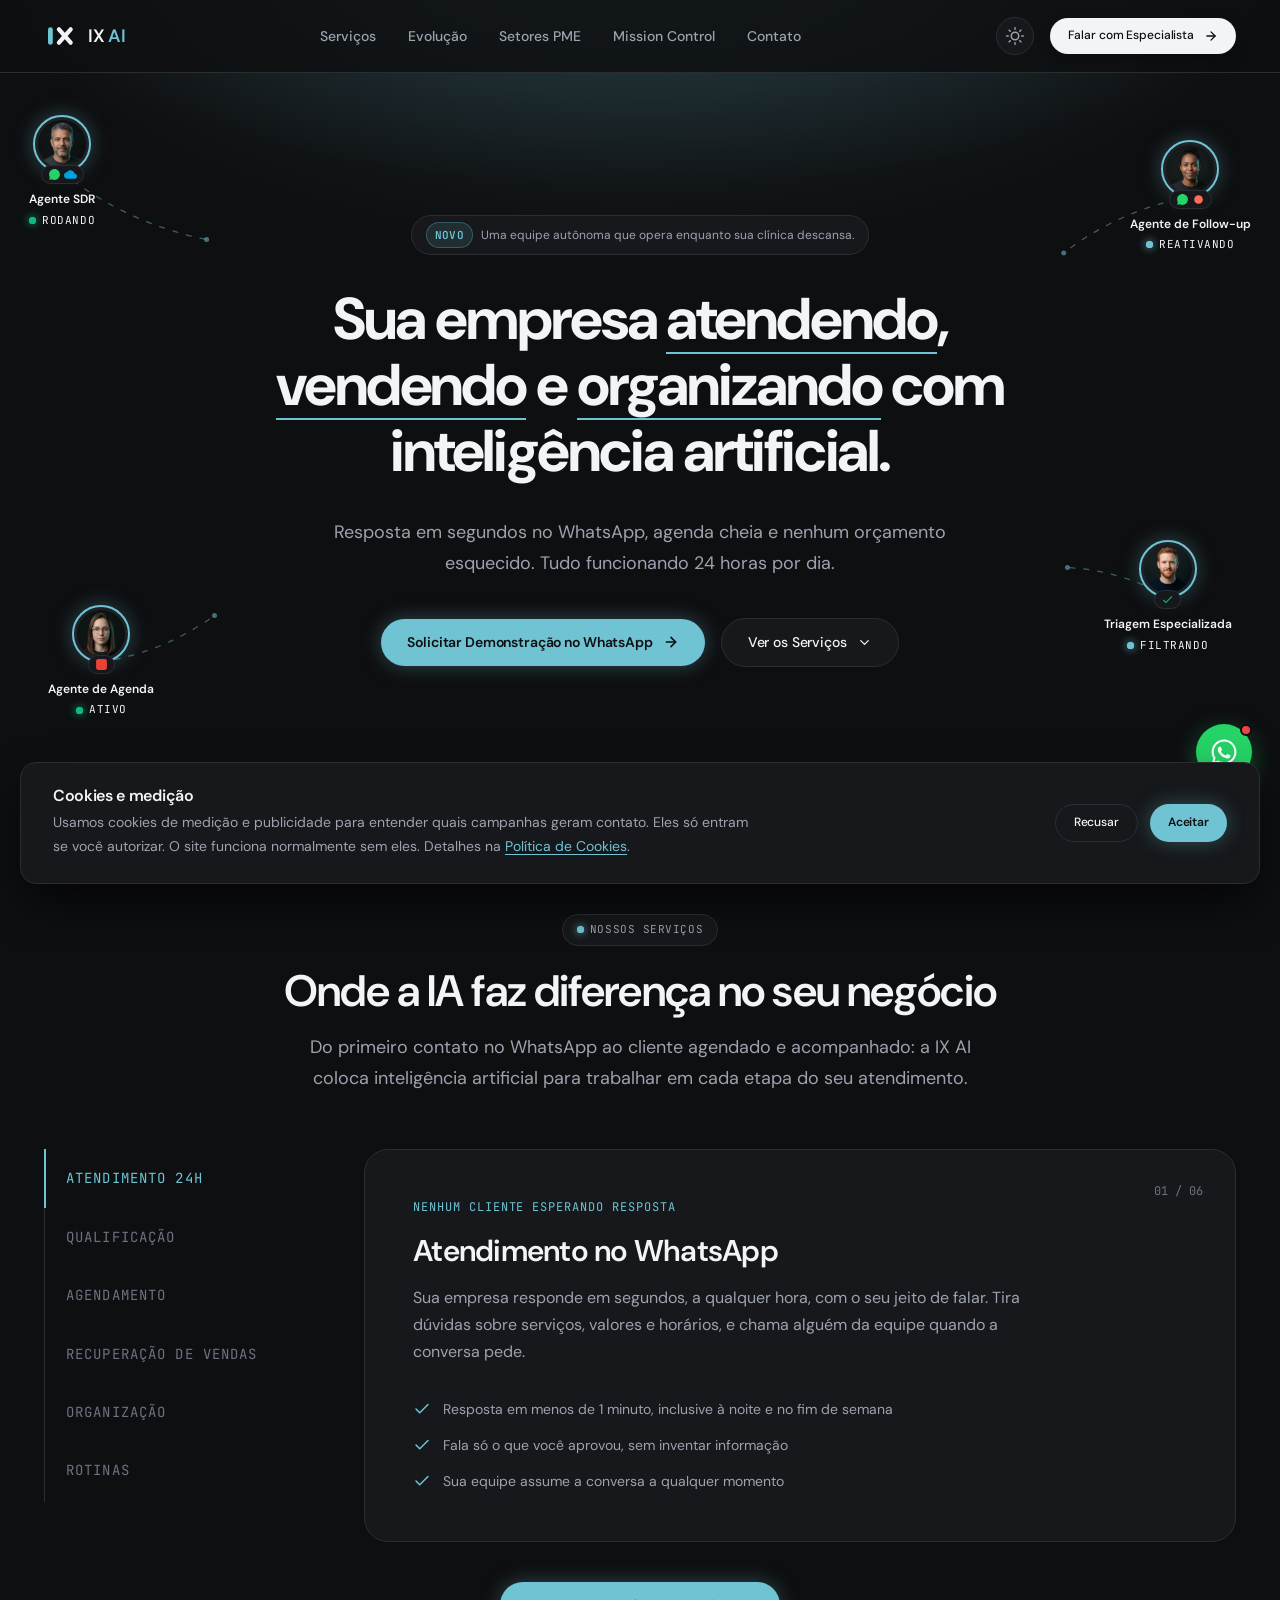
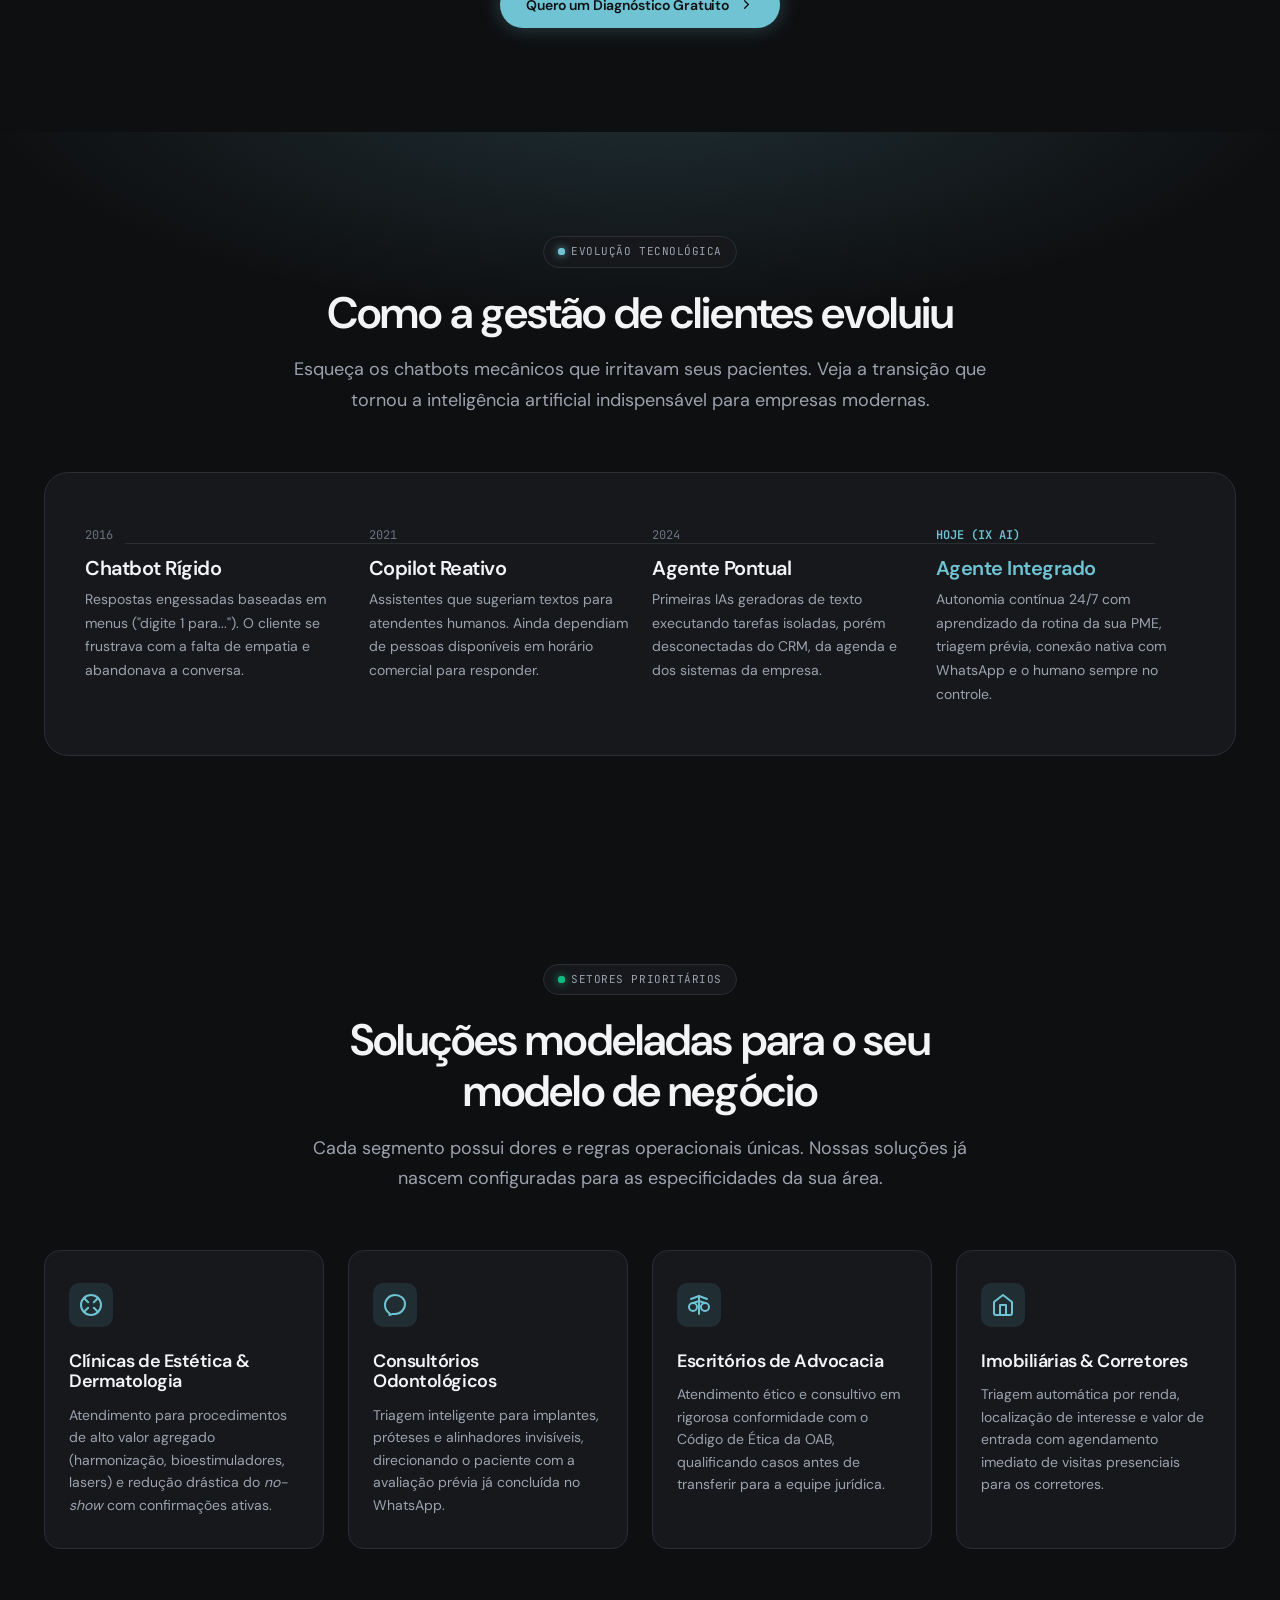
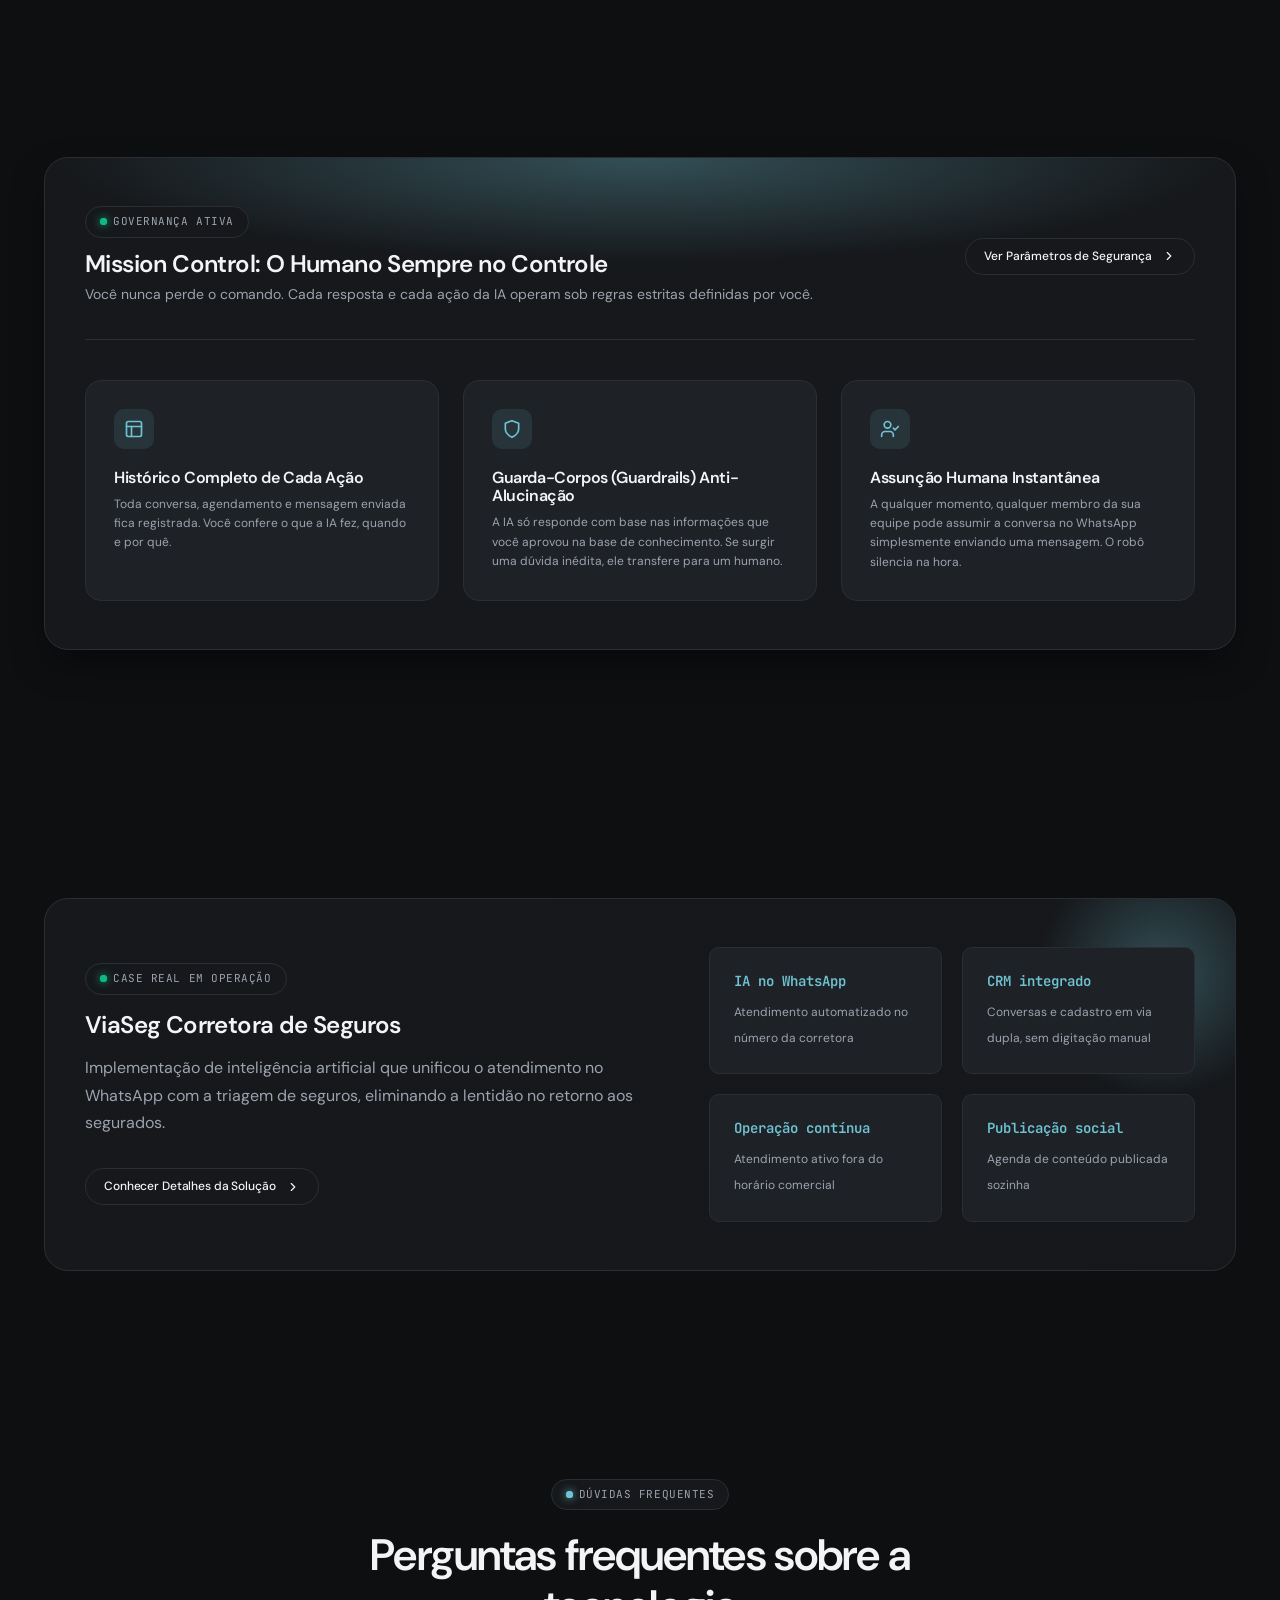
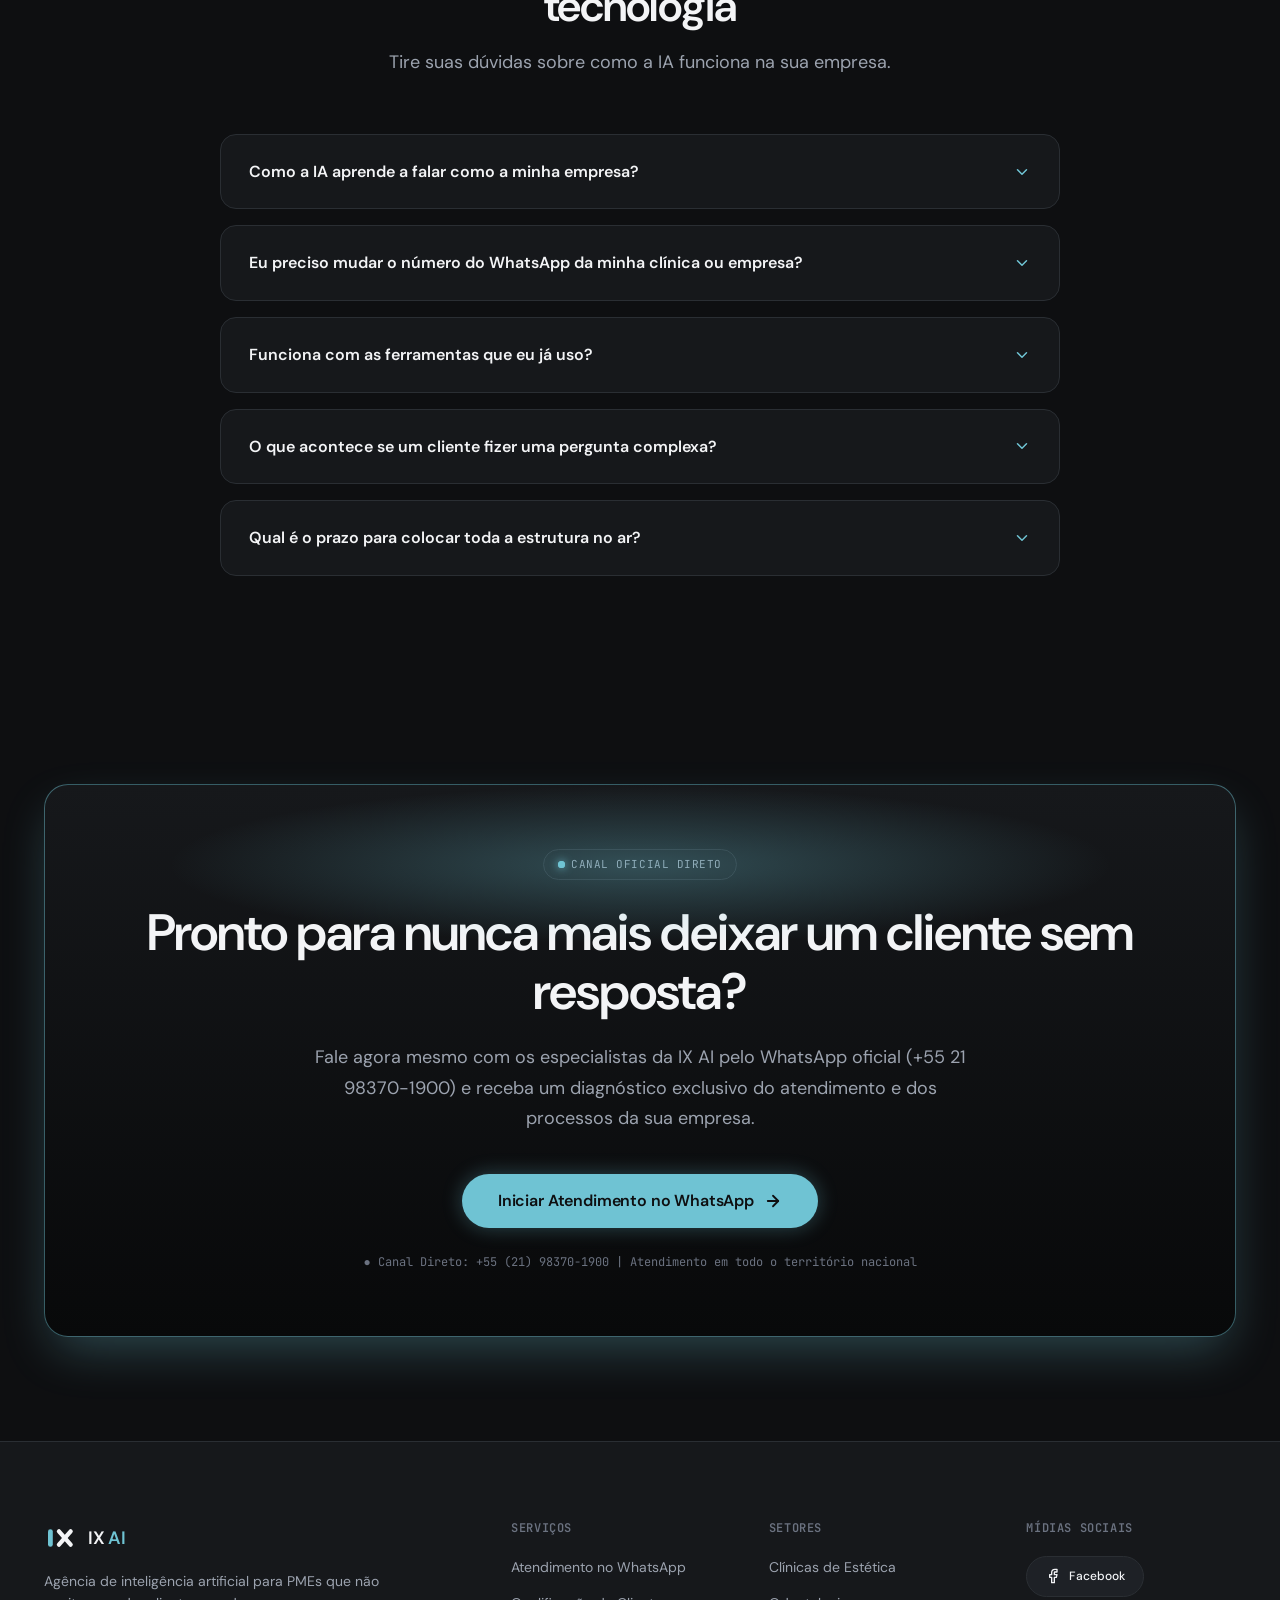
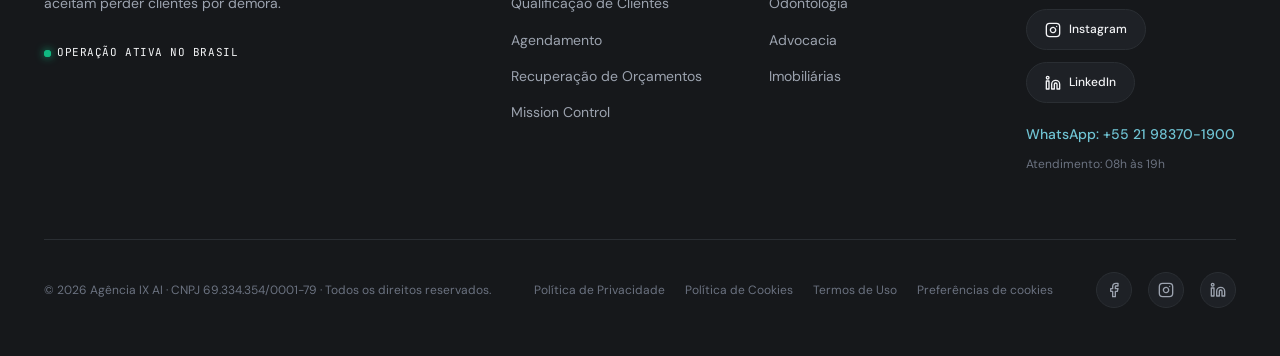
==== commit 1986e756: "fix(site): ajustes de seguranca, privacidade e acessibilidade antes do ar - HSTS de 2 anos trocado p" ====
--- a/index.html
+++ b/index.html
@@ -16,7 +16,7 @@
   <meta property="og:url" content="https://ixai.com.br/">
   <meta property="og:title" content="Agência IX AI — Inteligência Artificial para PMEs">
   <meta property="og:description" content="Sua empresa atendendo, vendendo e organizando com IA: resposta em segundos no WhatsApp, agenda cheia e nenhum orçamento esquecido.">
-  <meta property="og:image" content="https://ixai.com.br/assets/images/og-cover.png">
+  <meta property="og:image" content="https://ixai.com.br/assets/images/og-cover.jpg">
   <meta property="og:image:width" content="1200">
   <meta property="og:image:height" content="630">
   <meta property="og:image:alt" content="Agência IX AI — inteligência artificial para atender, vender e organizar">
@@ -27,16 +27,16 @@
   <meta name="twitter:card" content="summary_large_image">
   <meta name="twitter:title" content="Agência IX AI — Inteligência Artificial para PMEs">
   <meta name="twitter:description" content="Inteligência artificial que atende, qualifica e agenda para empresas de serviços de alto padrão.">
-  <meta name="twitter:image" content="https://ixai.com.br/assets/images/og-cover.png">
+  <meta name="twitter:image" content="https://ixai.com.br/assets/images/og-cover.jpg">
 
   <!-- Favicon -->
   <link rel="icon" href="assets/images/favicon.svg" type="image/svg+xml">
   <link rel="apple-touch-icon" href="assets/images/logo.png">
 
   <!-- Pré-conexão de Fontes para Core Web Vitals -->
-  <link rel="preconnect" href="https://fonts.googleapis.com">
-  <link rel="preconnect" href="https://fonts.gstatic.com" crossorigin>
-  <link rel="stylesheet" href="https://fonts.googleapis.com/css2?family=DM+Sans:ital,opsz,wght@0,9..40,400;0,9..40,500;0,9..40,600;0,9..40,700;1,9..40,400&family=JetBrains+Mono:wght@400;500;600&display=swap">
+  <link rel="preload" href="assets/fonts/dm-sans-latin.woff2" as="font" type="font/woff2" crossorigin>
+  <link rel="preload" href="assets/fonts/jetbrains-mono-latin.woff2" as="font" type="font/woff2" crossorigin>
+  <link rel="stylesheet" href="assets/css/fontes.css">
 
   <!-- Folhas de Estilo Modulares -->
   <link rel="stylesheet" href="assets/css/variables.css">
--- a/assets/css/fontes.css
+++ b/assets/css/fontes.css
@@ -0,0 +1,48 @@
+/* ==========================================================================
+   AGÊNCIA IX AI — Fontes hospedadas no próprio site
+   --------------------------------------------------------------------------
+   Antes a DM Sans e a JetBrains Mono vinham de fonts.googleapis.com, o que
+   mandava o IP do visitante para o Google antes de ele decidir qualquer coisa
+   no banner de cookies. Agora os arquivos moram em assets/fonts.
+   São fontes variáveis: um arquivo cobre todos os pesos da faixa.
+   ========================================================================== */
+
+/* DM Sans — latim estendido */
+@font-face {
+  font-family: 'DM Sans';
+  font-style: normal;
+  font-weight: 400 700;
+  font-display: swap;
+  src: url('../fonts/dm-sans-latin-ext.woff2') format('woff2');
+  unicode-range: U+0100-02BA, U+02BD-02C5, U+02C7-02CC, U+02CE-02D7, U+02DD-02FF, U+0304, U+0308, U+0329, U+1D00-1DBF, U+1E00-1E9F, U+1EF2-1EFF, U+2020, U+20A0-20AB, U+20AD-20C4, U+2113, U+2C60-2C7F, U+A720-A7FF;
+}
+
+/* DM Sans — latim (é o que o português usa) */
+@font-face {
+  font-family: 'DM Sans';
+  font-style: normal;
+  font-weight: 400 700;
+  font-display: swap;
+  src: url('../fonts/dm-sans-latin.woff2') format('woff2');
+  unicode-range: U+0000-00FF, U+0131, U+0152-0153, U+02BB-02BC, U+02C6, U+02DA, U+02DC, U+0304, U+0308, U+0329, U+2000-206F, U+20AC, U+2122, U+2191, U+2193, U+2212, U+2215, U+FEFF, U+FFFD;
+}
+
+/* JetBrains Mono — latim estendido */
+@font-face {
+  font-family: 'JetBrains Mono';
+  font-style: normal;
+  font-weight: 400 600;
+  font-display: swap;
+  src: url('../fonts/jetbrains-mono-latin-ext.woff2') format('woff2');
+  unicode-range: U+0100-02BA, U+02BD-02C5, U+02C7-02CC, U+02CE-02D7, U+02DD-02FF, U+0304, U+0308, U+0329, U+1D00-1DBF, U+1E00-1E9F, U+1EF2-1EFF, U+2020, U+20A0-20AB, U+20AD-20C4, U+2113, U+2C60-2C7F, U+A720-A7FF;
+}
+
+/* JetBrains Mono — latim */
+@font-face {
+  font-family: 'JetBrains Mono';
+  font-style: normal;
+  font-weight: 400 600;
+  font-display: swap;
+  src: url('../fonts/jetbrains-mono-latin.woff2') format('woff2');
+  unicode-range: U+0000-00FF, U+0131, U+0152-0153, U+02BB-02BC, U+02C6, U+02DA, U+02DC, U+0304, U+0308, U+0329, U+2000-206F, U+20AC, U+2122, U+2191, U+2193, U+2212, U+2215, U+FEFF, U+FFFD;
+}
--- a/assets/css/layout.css
+++ b/assets/css/layout.css
@@ -787,3 +787,37 @@
   border-color: var(--accent-cyan);
   transform: translateY(-2px);
 }
+
+/* ==========================================================================
+   ALVOS DE TOQUE
+   --------------------------------------------------------------------------
+   Em tela de toque todo controle chega a 48px, que é o mínimo que o Google
+   cobra no PageSpeed. Vale só para dedo: com mouse ou trackpad o ponteiro é
+   preciso e o desenho original fica como está.
+   ========================================================================== */
+@media (pointer: coarse) {
+
+  .theme-toggle-btn,
+  .nav-toggle {
+    width: 48px;
+    height: 48px;
+  }
+
+  .btn-pill-sm {
+    min-height: 48px;
+  }
+
+  .mobile-nav-link {
+    min-height: 48px;
+    display: flex;
+    align-items: center;
+  }
+
+  .footer-link,
+  .footer-legal-links a,
+  .footer-bottom a {
+    display: inline-flex;
+    align-items: center;
+    min-height: 48px;
+  }
+}
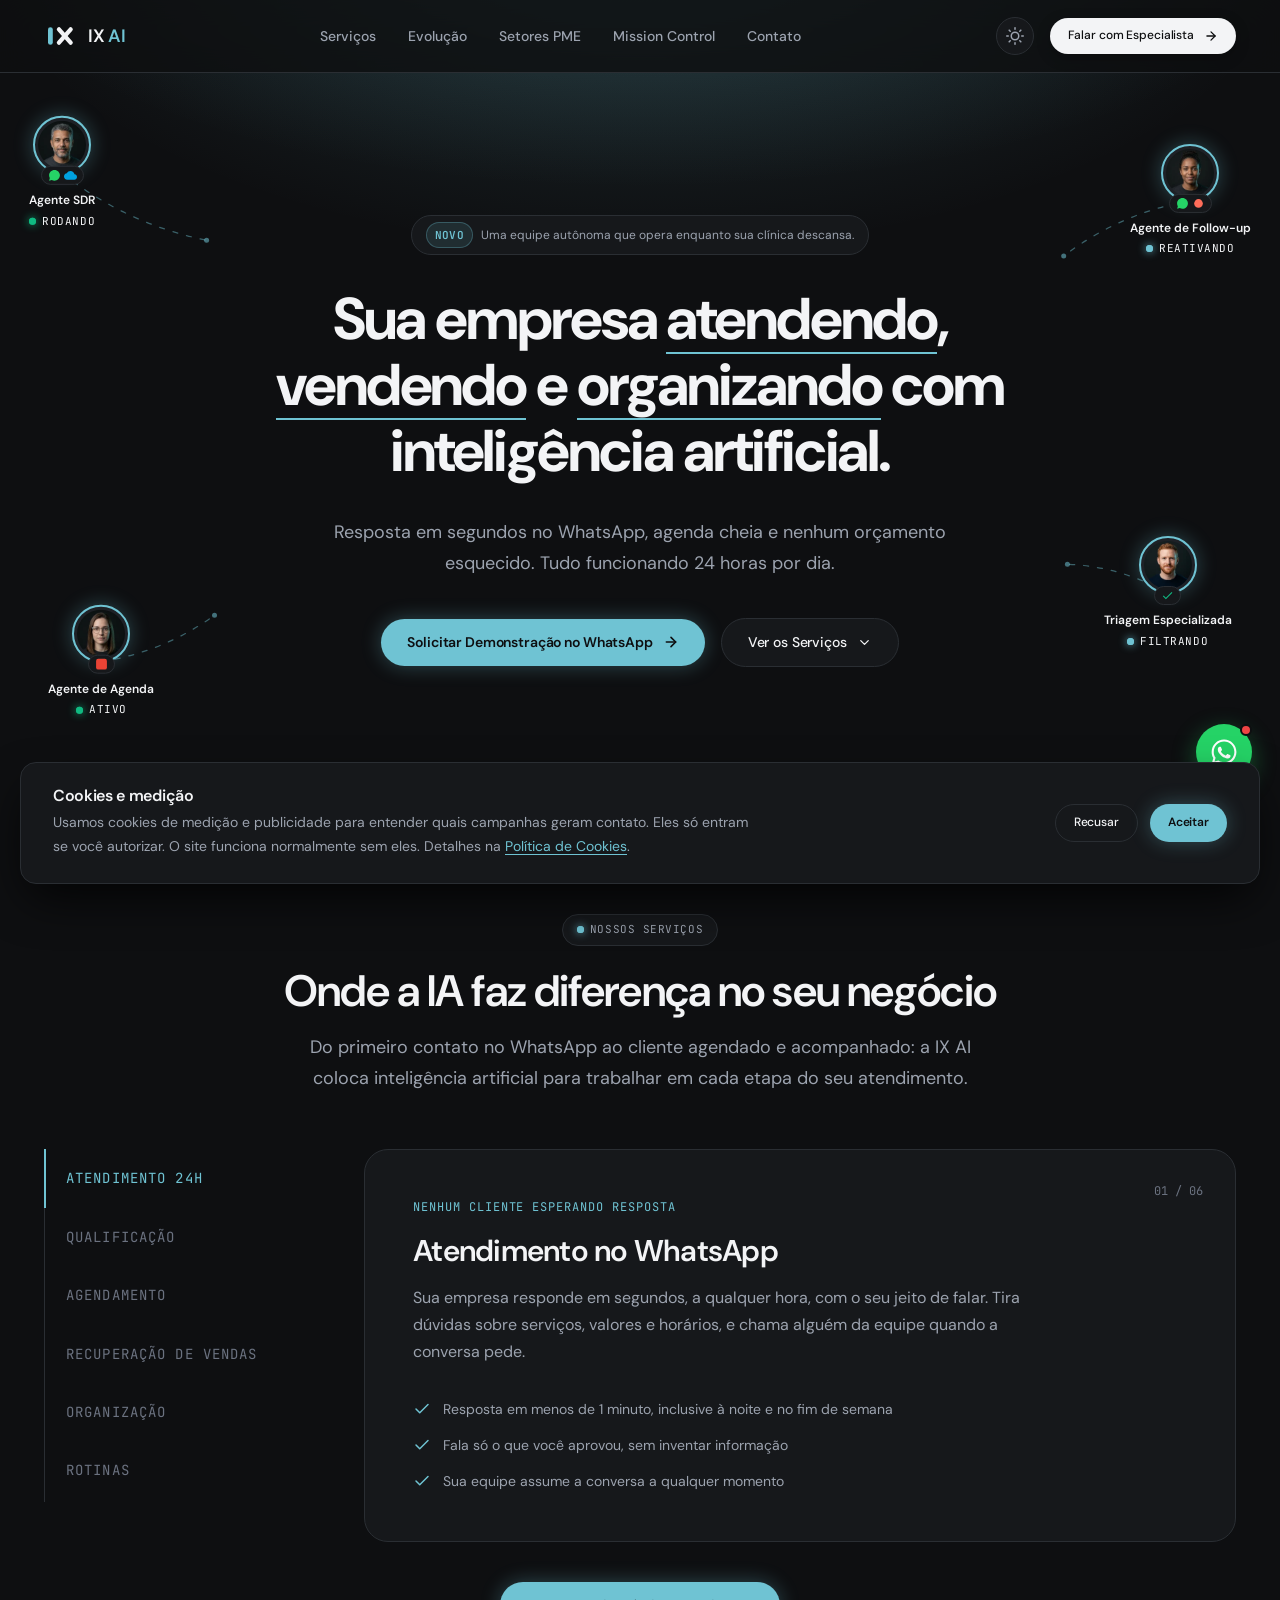
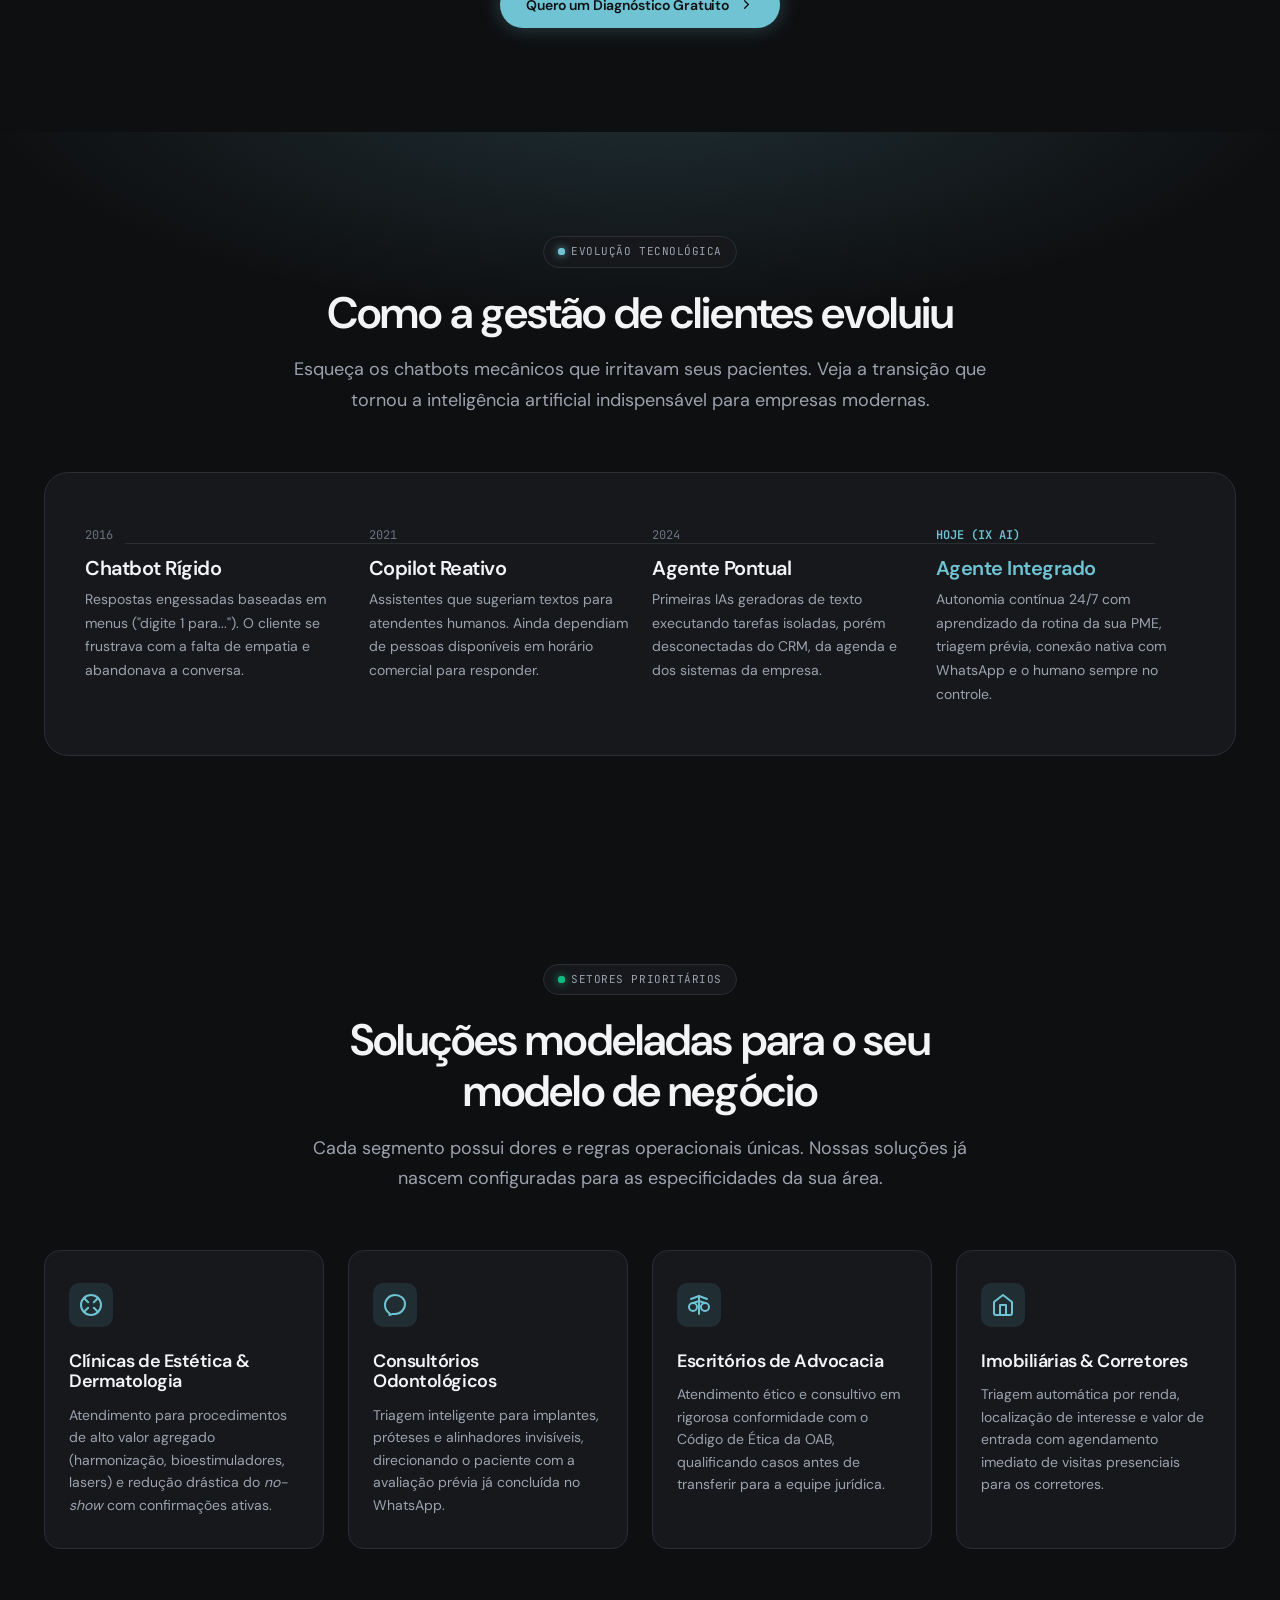
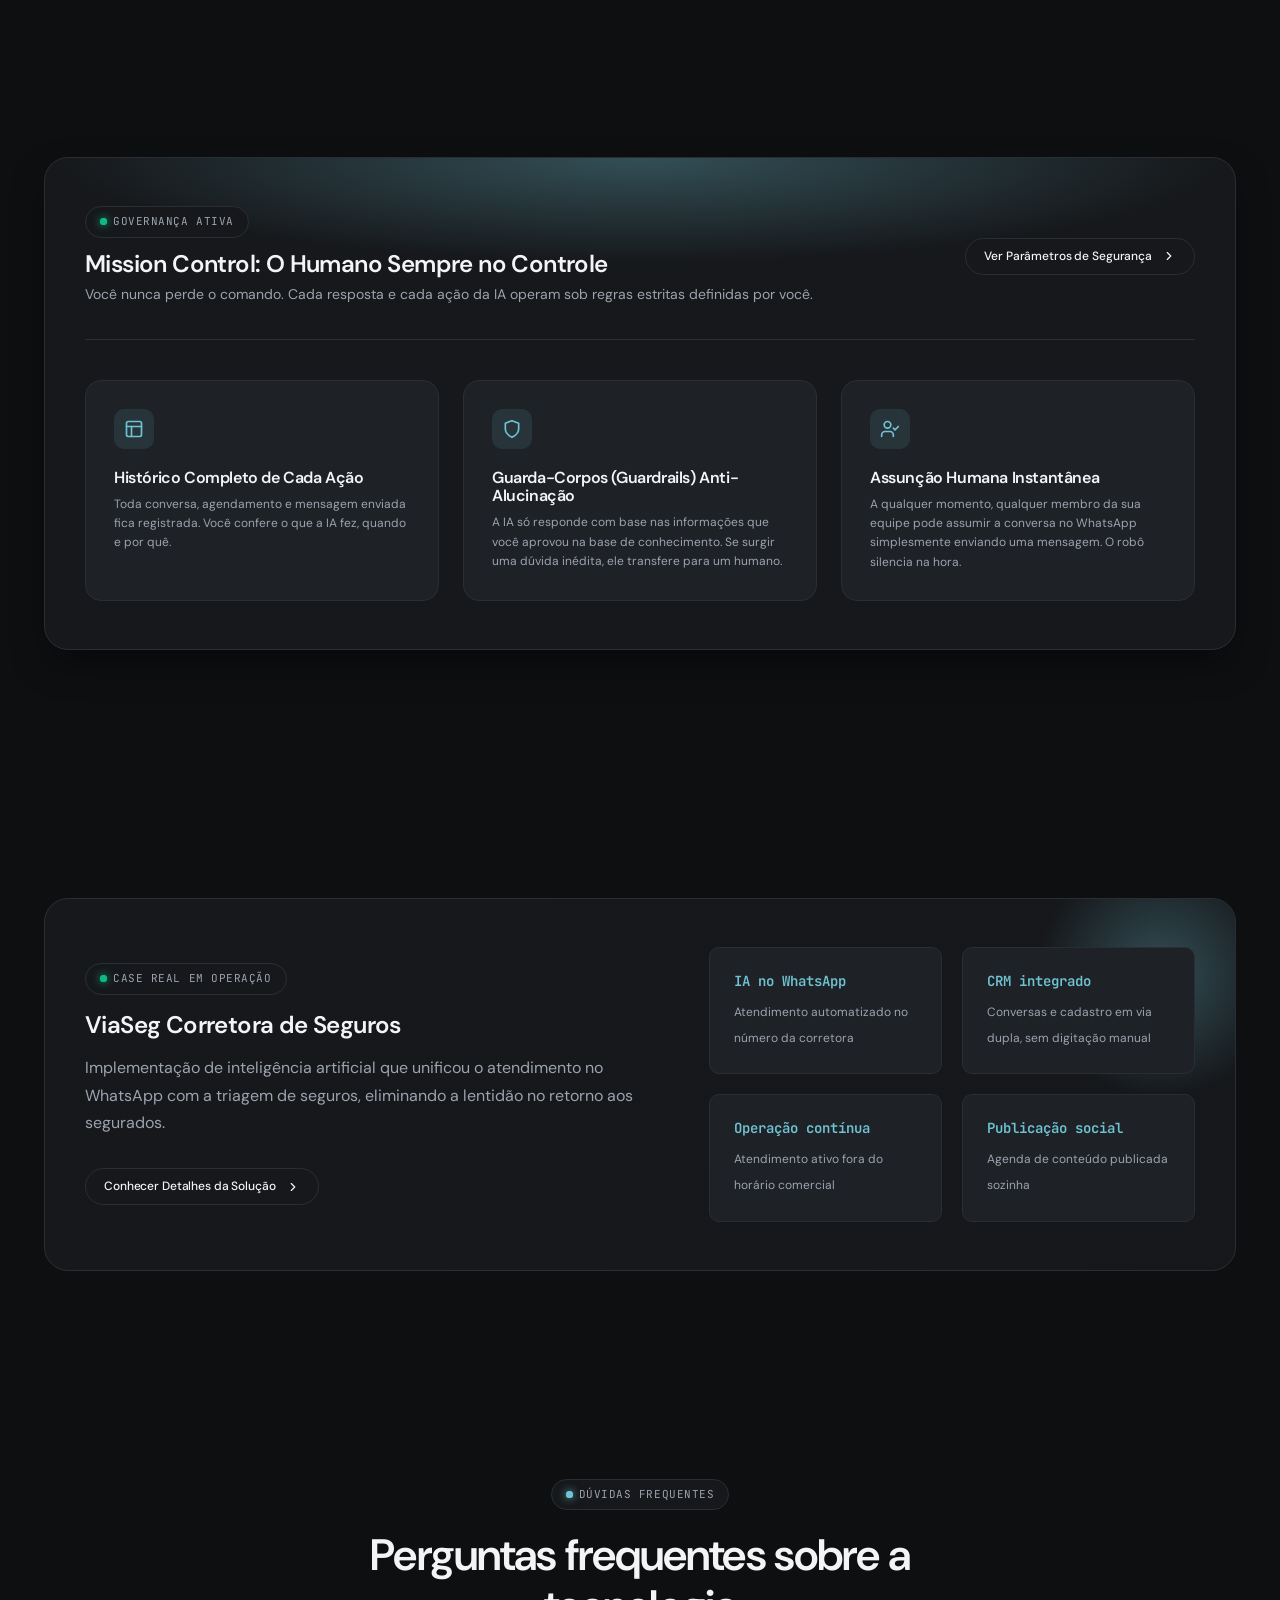
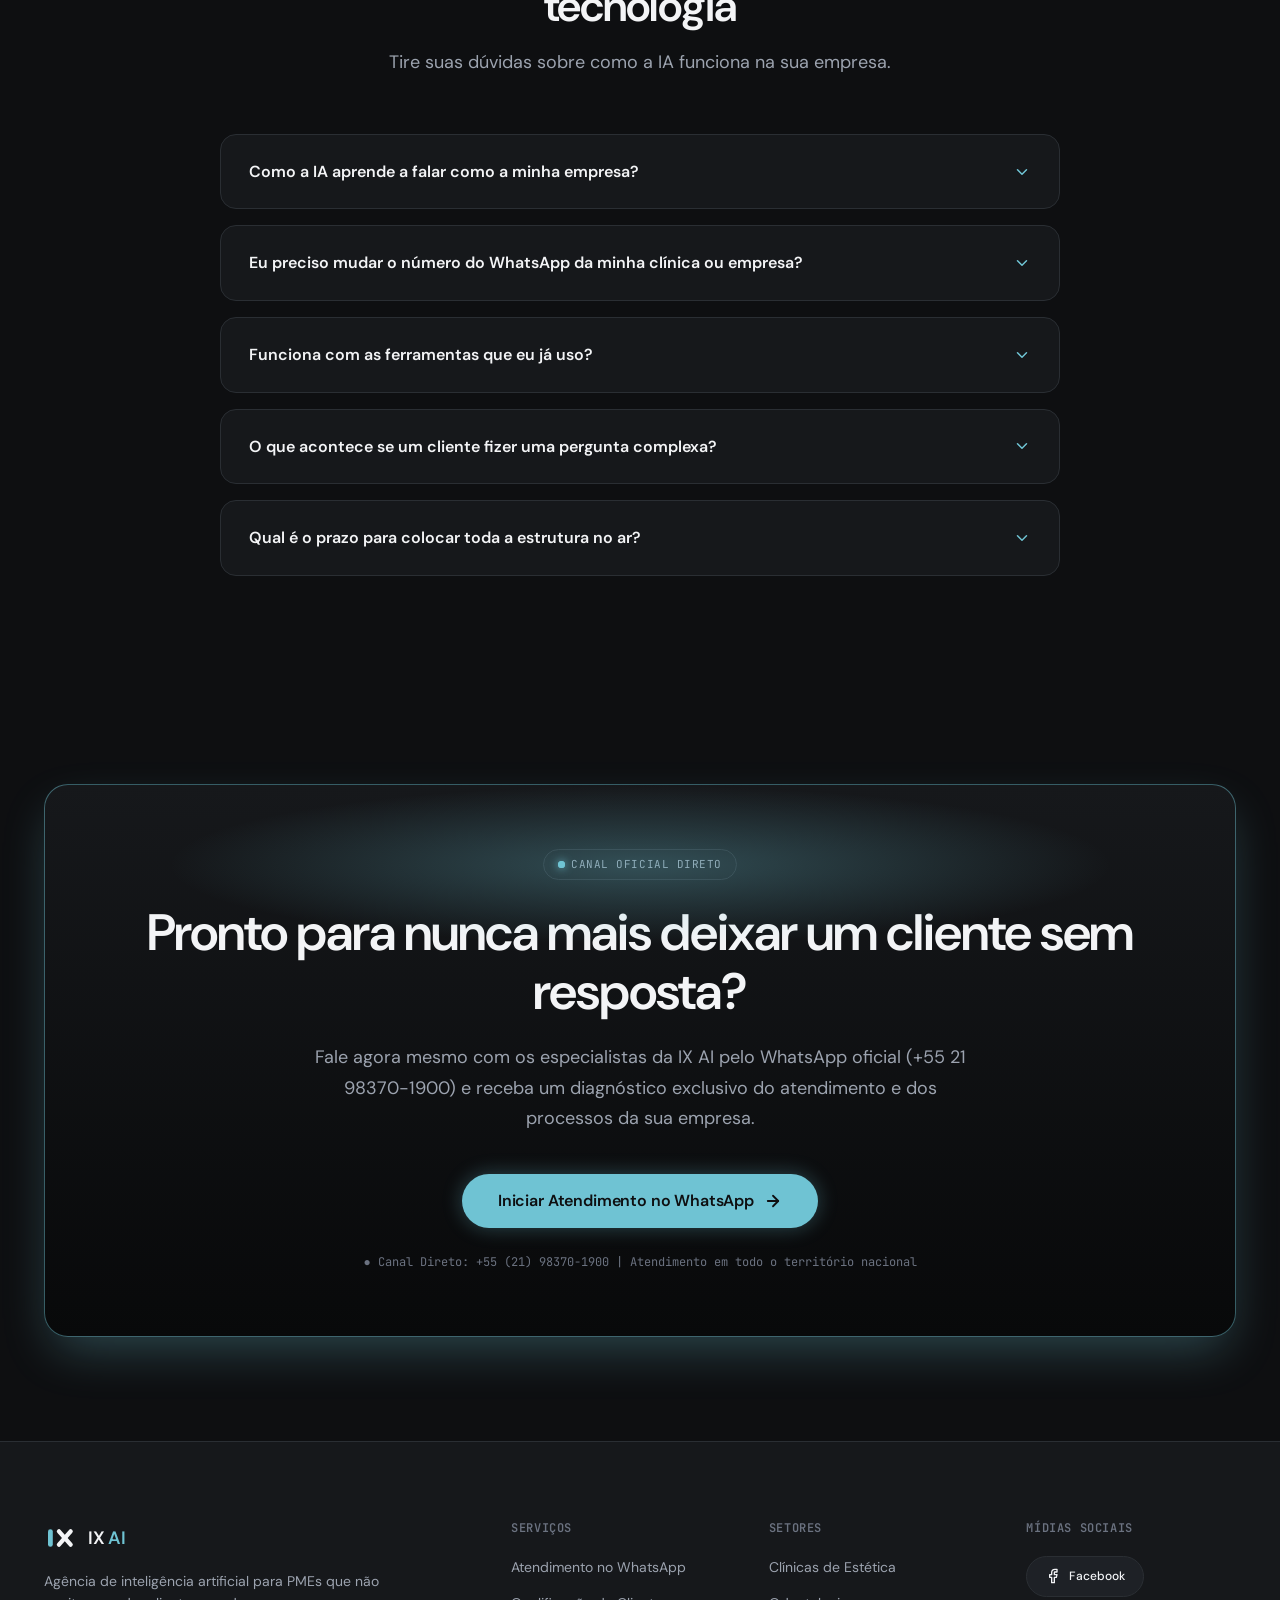
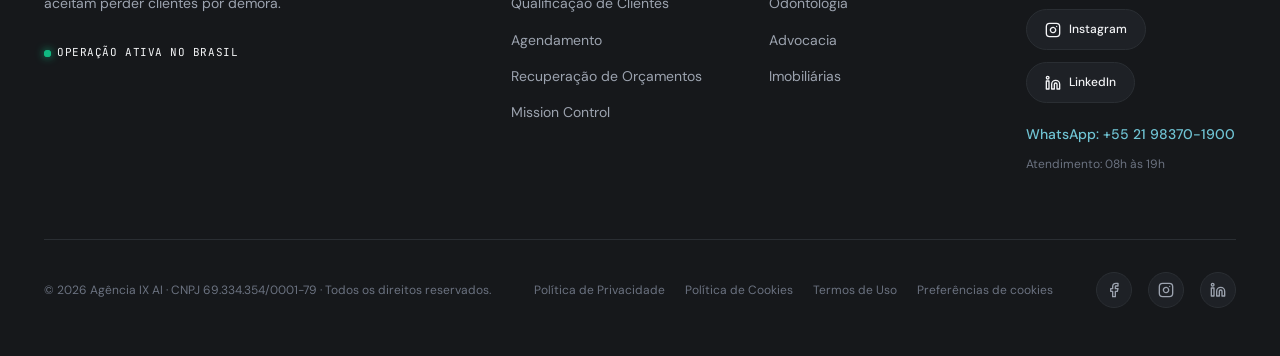
==== commit 0347b897: "chore(site): Facebook da IX AI passa a ser ixai.automation Trocado nos tres lugares: o sameAs do sch" ====
--- a/index.html
+++ b/index.html
@@ -58,7 +58,7 @@
         "description": "Agência de inteligência artificial para PMEs: atendimento, qualificação, agendamento e rotinas com IA.",
         "telephone": "+55-21-98370-1900",
         "sameAs": [
-          "https://www.facebook.com/ixai.agencia",
+          "https://www.facebook.com/ixai.automation",
           "https://www.instagram.com/ixai.agencia",
           "https://www.linkedin.com/company/ixai"
         ]
@@ -863,7 +863,7 @@
         <div>
           <h4 class="footer-col-title">MÍDIAS SOCIAIS</h4>
           <div class="social-buttons-group">
-            <a href="https://www.facebook.com/ixai.agencia" target="_blank" rel="noopener noreferrer" class="social-button-pill btn-facebook" aria-label="Acessar Facebook da Agência IX AI">
+            <a href="https://www.facebook.com/ixai.automation" target="_blank" rel="noopener noreferrer" class="social-button-pill btn-facebook" aria-label="Acessar Facebook da Agência IX AI">
               <svg viewBox="0 0 24 24" fill="none" stroke="currentColor" stroke-width="2" stroke-linecap="round" stroke-linejoin="round" aria-hidden="true">
                 <path d="M18 2h-3a5 5 0 0 0-5 5v3H7v4h3v8h4v-8h3l1-4h-4V7a1 1 0 0 1 1-1h3z"></path>
               </svg>
@@ -914,7 +914,7 @@
 
         <!-- Redes Sociais Estruturadas (Facebook, Instagram, LinkedIn) -->
         <div class="footer-social-links" aria-label="Redes Sociais da IX AI">
-          <a href="https://www.facebook.com/ixai.agencia" target="_blank" rel="noopener noreferrer" class="social-icon-btn" aria-label="Siga-nos no Facebook">
+          <a href="https://www.facebook.com/ixai.automation" target="_blank" rel="noopener noreferrer" class="social-icon-btn" aria-label="Siga-nos no Facebook">
             <svg width="16" height="16" viewBox="0 0 24 24" fill="none" stroke="currentColor" stroke-width="2" stroke-linecap="round" stroke-linejoin="round" aria-hidden="true">
               <path d="M18 2h-3a5 5 0 0 0-5 5v3H7v4h3v8h4v-8h3l1-4h-4V7a1 1 0 0 1 1-1h3z"></path>
             </svg>
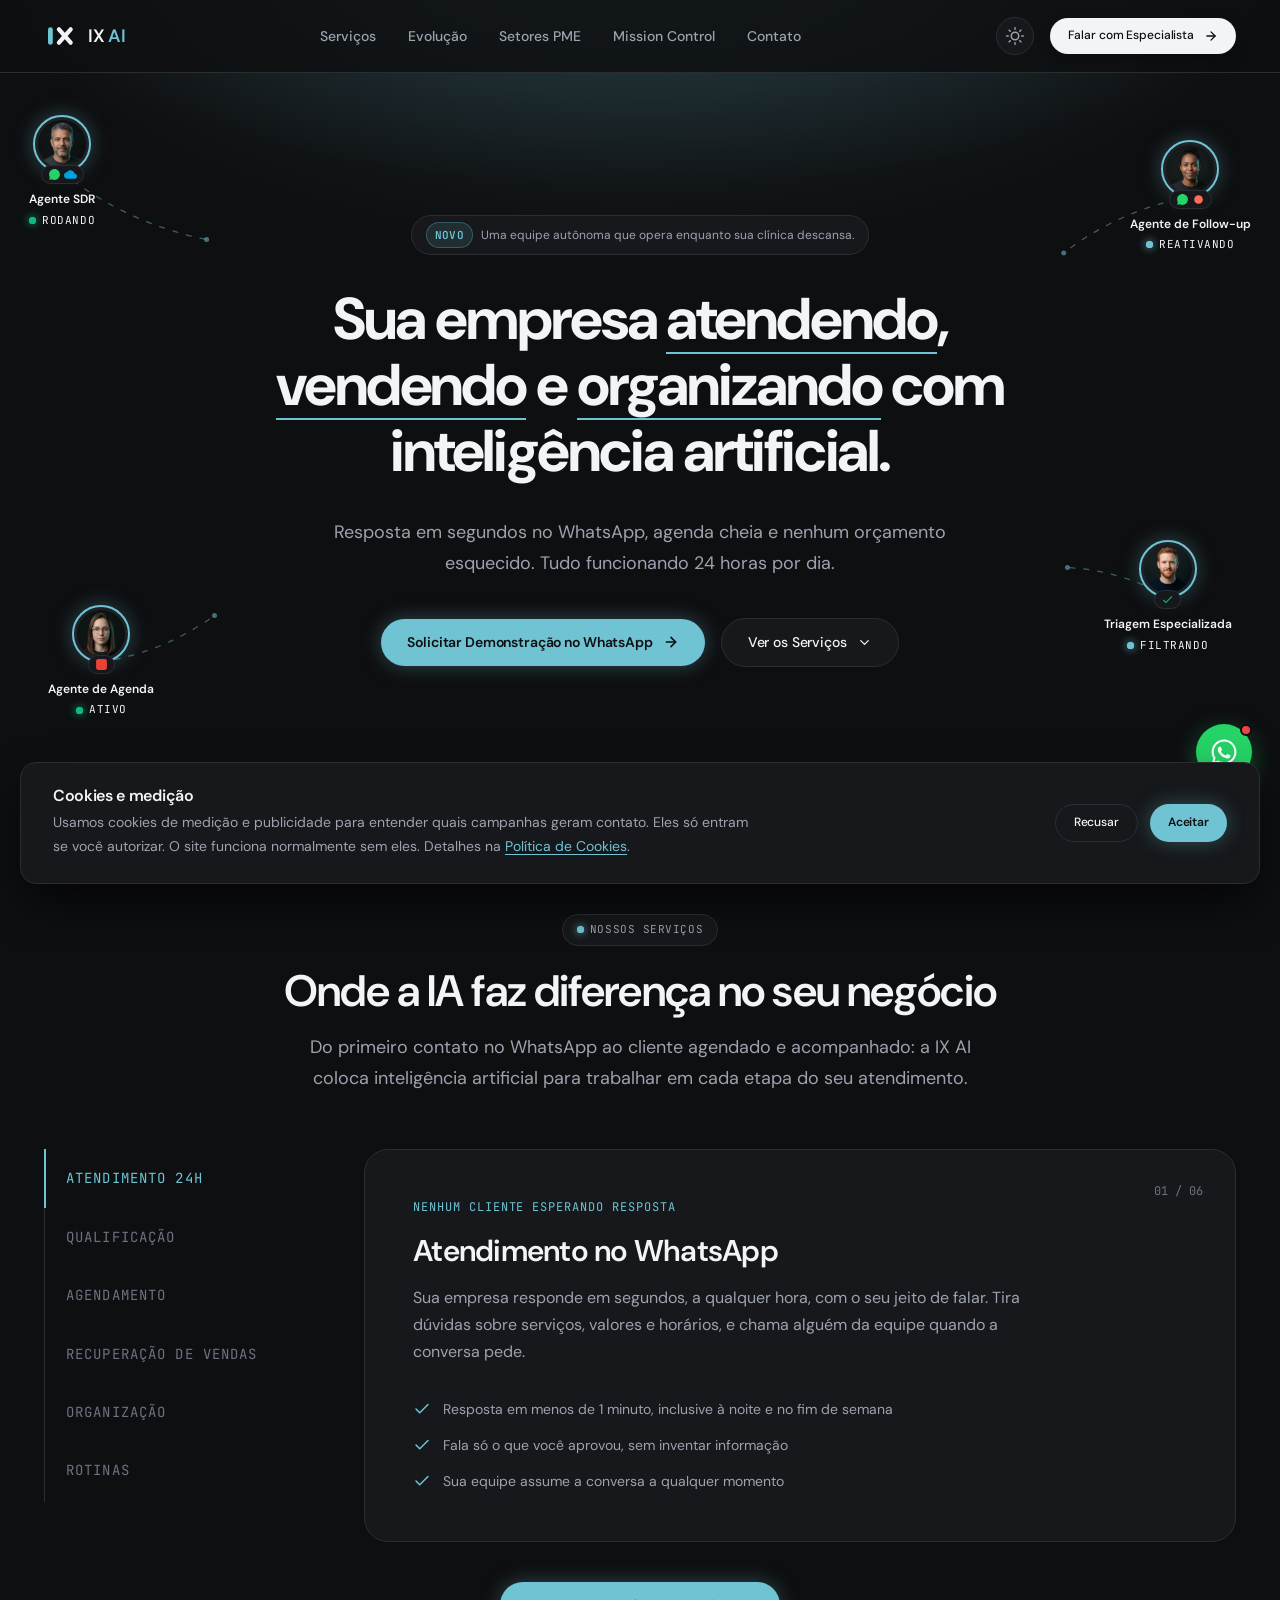
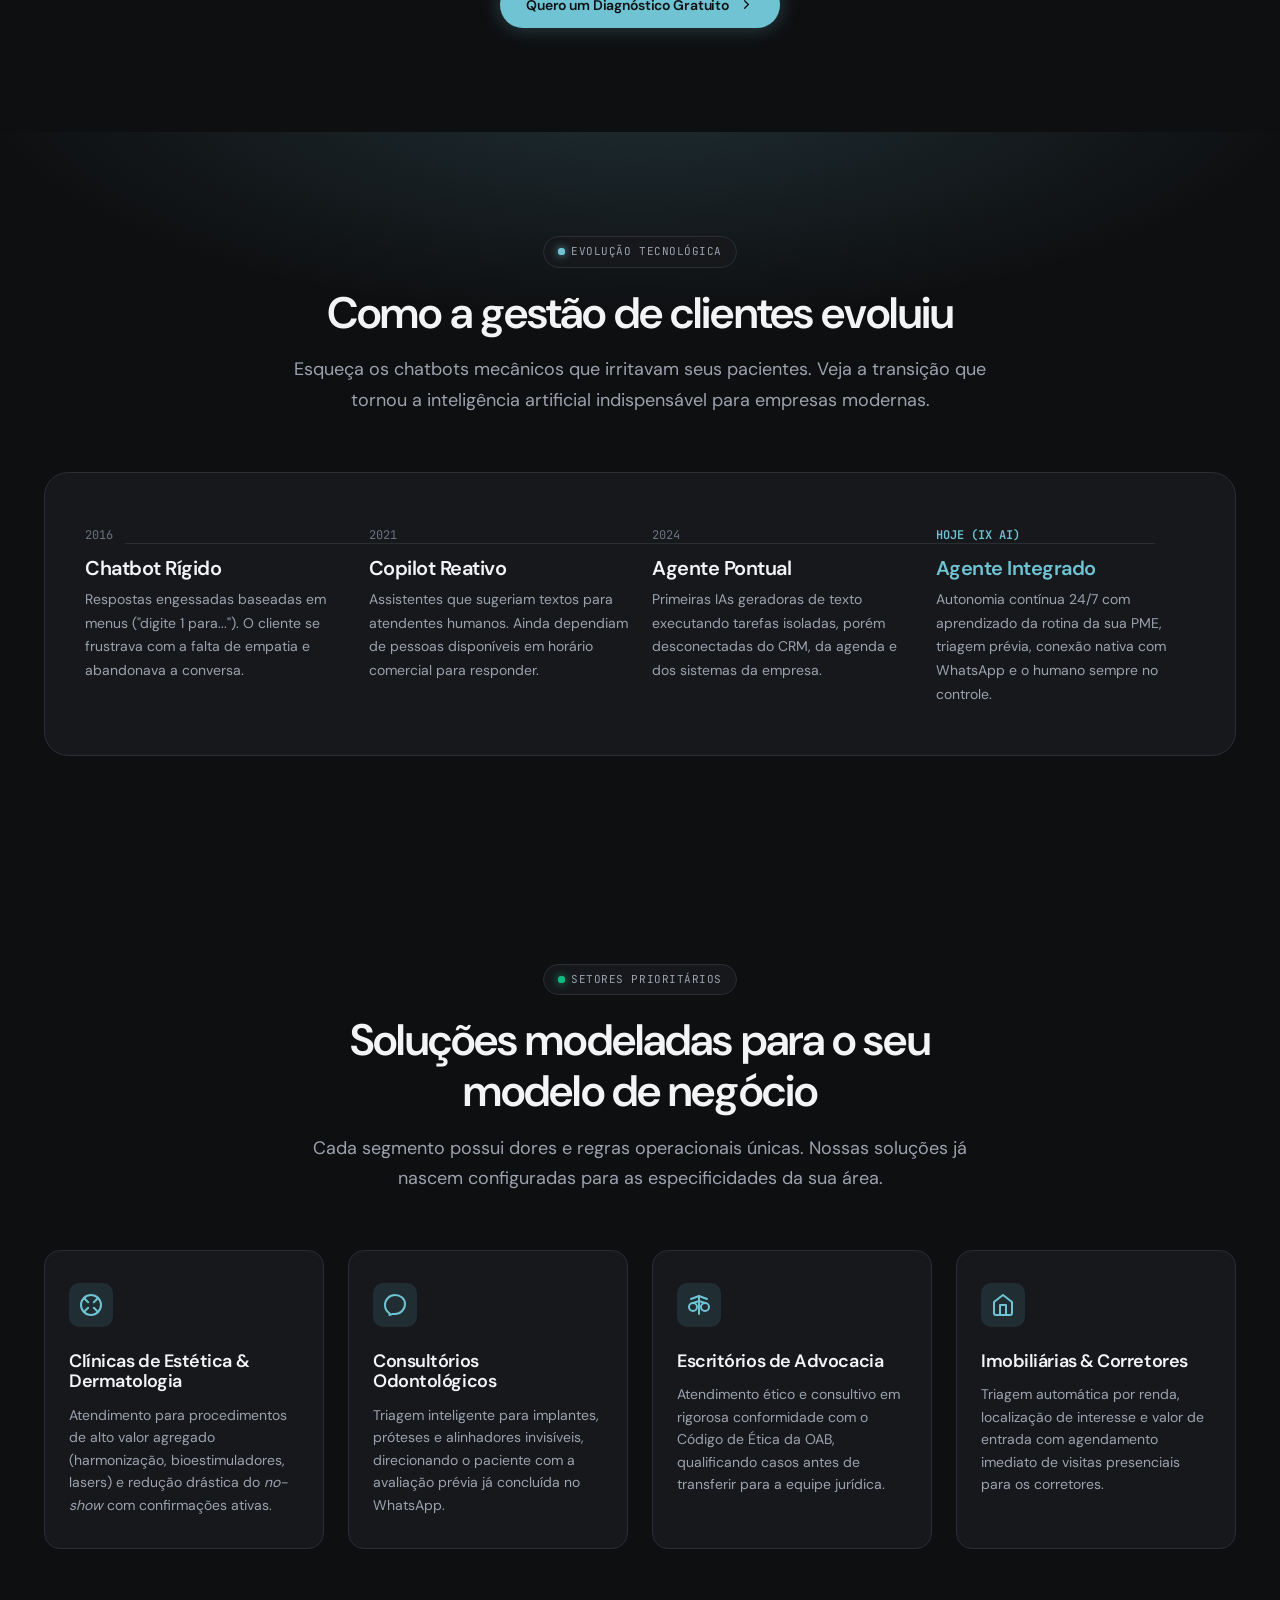
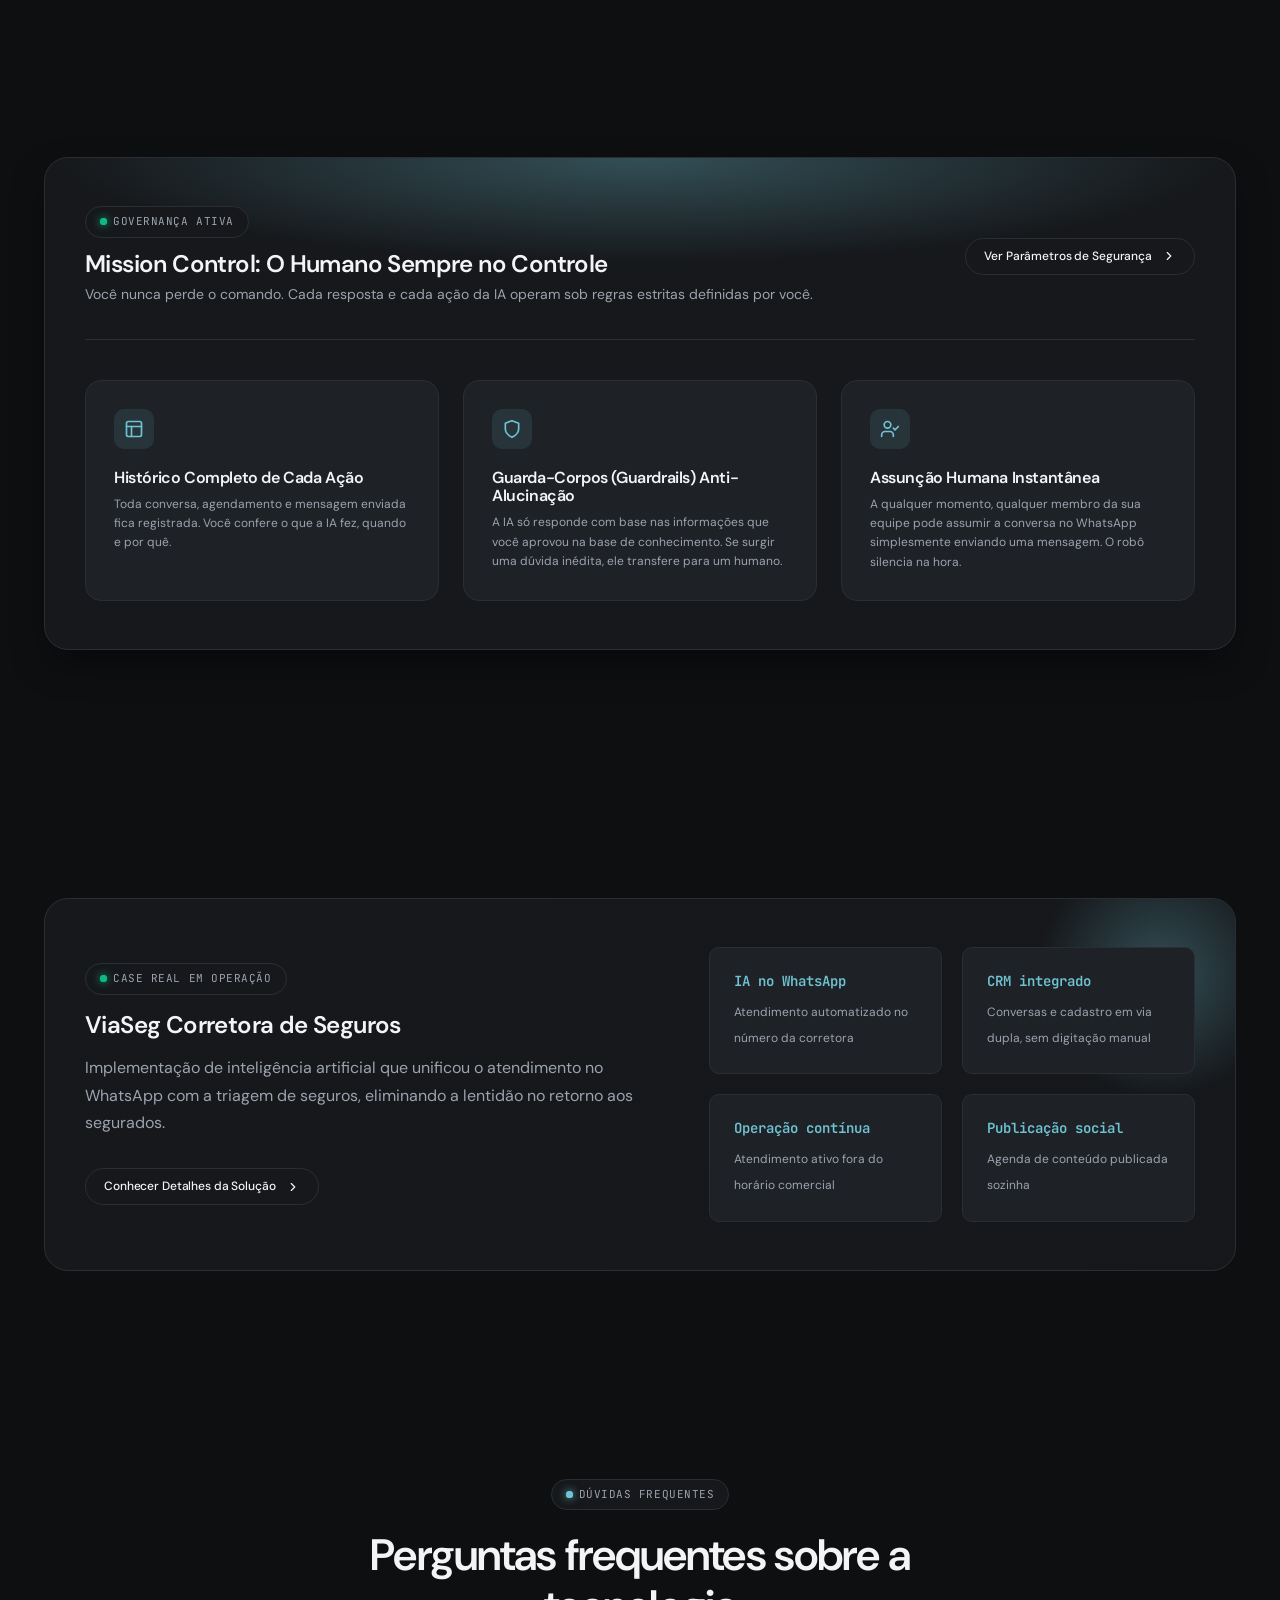
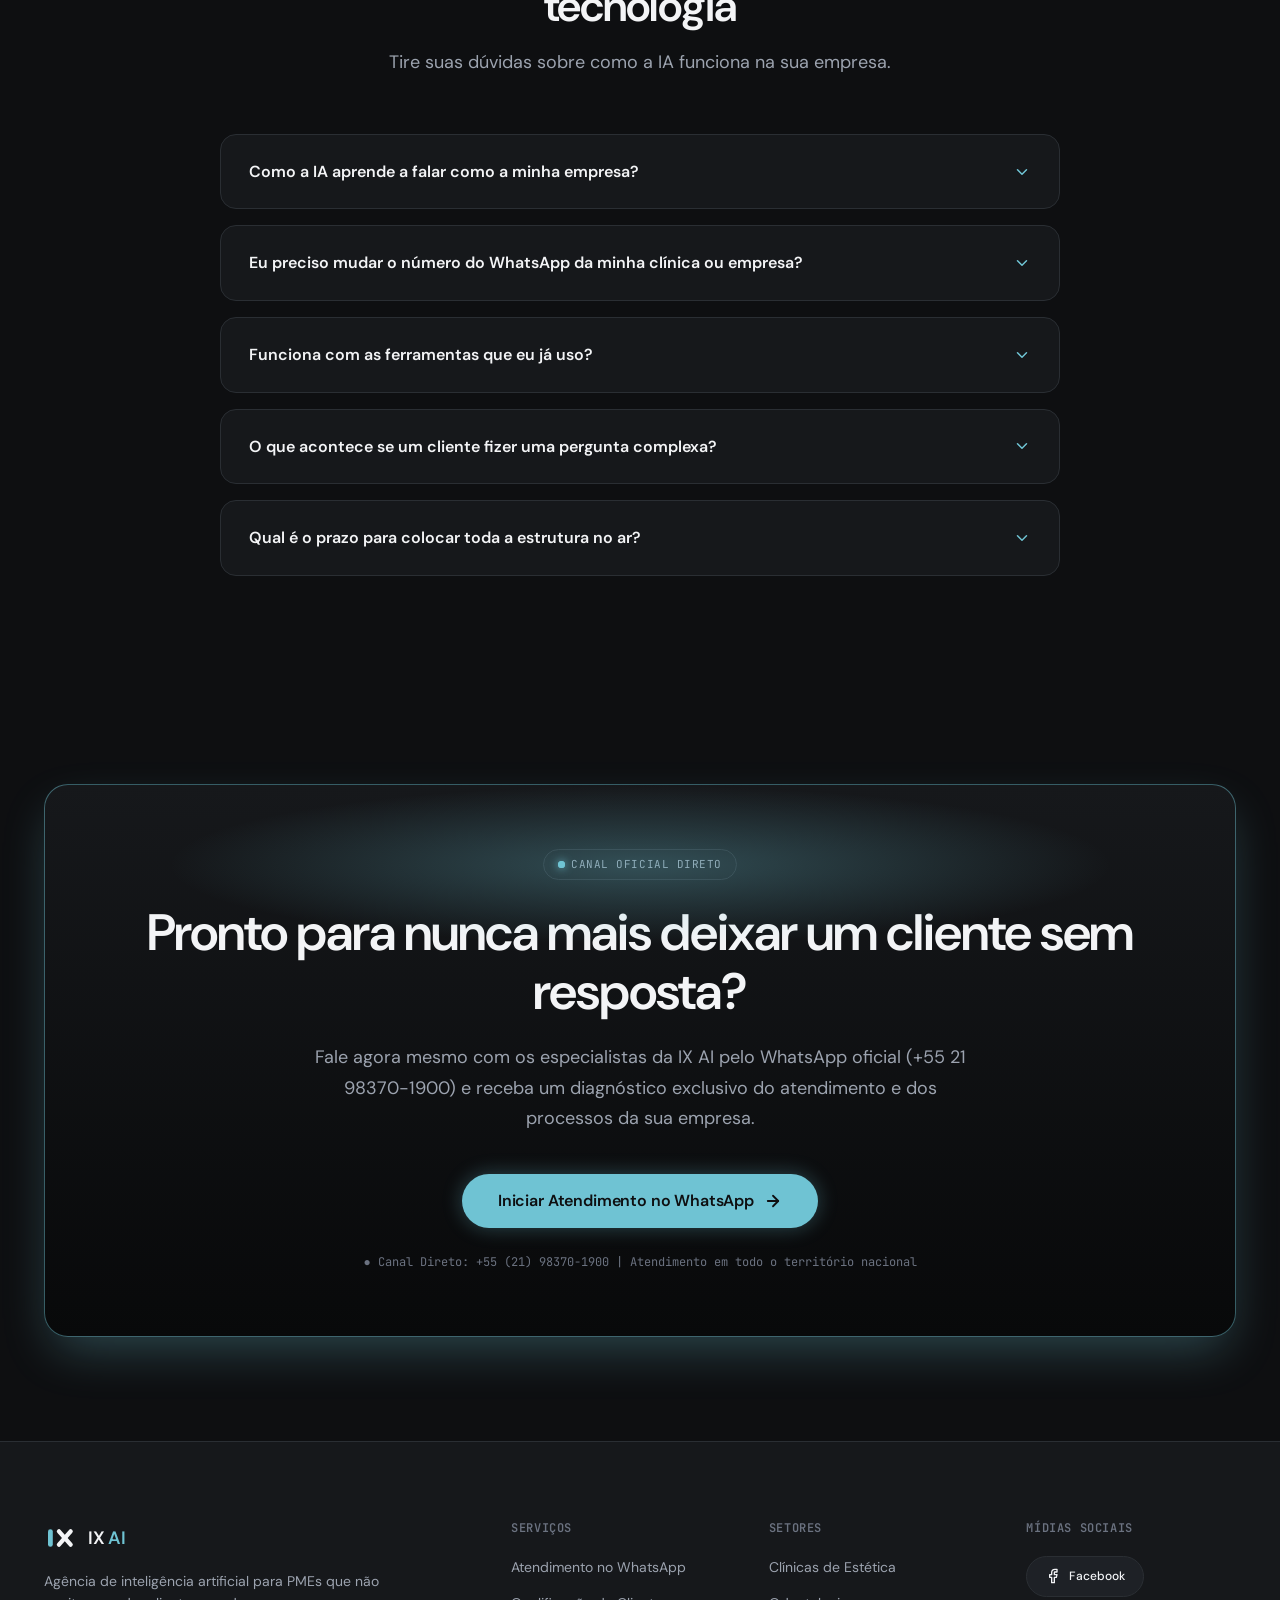
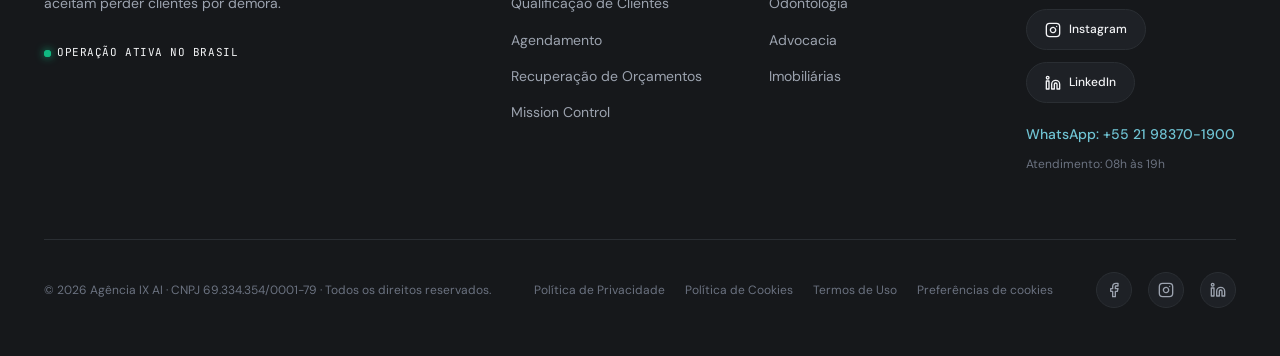
==== commit d620605d: "chore(site): Instagram e LinkedIn tambem passam a ser ixai.automation Instagram: ixai.automation Lin" ====
--- a/index.html
+++ b/index.html
@@ -59,8 +59,8 @@
         "telephone": "+55-21-98370-1900",
         "sameAs": [
           "https://www.facebook.com/ixai.automation",
-          "https://www.instagram.com/ixai.agencia",
-          "https://www.linkedin.com/company/ixai"
+          "https://www.instagram.com/ixai.automation",
+          "https://www.linkedin.com/company/ixai-automation"
         ]
       },
       {
@@ -870,7 +870,7 @@
               <span>Facebook</span>
             </a>
 
-            <a href="https://www.instagram.com/ixai.agencia" target="_blank" rel="noopener noreferrer" class="social-button-pill btn-instagram" aria-label="Acessar Instagram da Agência IX AI">
+            <a href="https://www.instagram.com/ixai.automation" target="_blank" rel="noopener noreferrer" class="social-button-pill btn-instagram" aria-label="Acessar Instagram da Agência IX AI">
               <svg viewBox="0 0 24 24" fill="none" stroke="currentColor" stroke-width="2" stroke-linecap="round" stroke-linejoin="round" aria-hidden="true">
                 <rect width="20" height="20" x="2" y="2" rx="5" ry="5"></rect>
                 <path d="M16 11.37A4 4 0 1 1 12.63 8 4 4 0 0 1 16 11.37z"></path>
@@ -879,7 +879,7 @@
               <span>Instagram</span>
             </a>
 
-            <a href="https://www.linkedin.com/company/ixai" target="_blank" rel="noopener noreferrer" class="social-button-pill btn-linkedin" aria-label="Acessar LinkedIn da Agência IX AI">
+            <a href="https://www.linkedin.com/company/ixai-automation" target="_blank" rel="noopener noreferrer" class="social-button-pill btn-linkedin" aria-label="Acessar LinkedIn da Agência IX AI">
               <svg viewBox="0 0 24 24" fill="none" stroke="currentColor" stroke-width="2" stroke-linecap="round" stroke-linejoin="round" aria-hidden="true">
                 <path d="M16 8a6 6 0 0 1 6 6v7h-4v-7a2 2 0 0 0-2-2 2 2 0 0 0-2 2v7h-4v-7a6 6 0 0 1 6-6z"></path>
                 <rect x="2" y="9" width="4" height="12"></rect>
@@ -920,7 +920,7 @@
             </svg>
           </a>
 
-          <a href="https://www.instagram.com/ixai.agencia" target="_blank" rel="noopener noreferrer" class="social-icon-btn" aria-label="Siga-nos no Instagram">
+          <a href="https://www.instagram.com/ixai.automation" target="_blank" rel="noopener noreferrer" class="social-icon-btn" aria-label="Siga-nos no Instagram">
             <svg width="16" height="16" viewBox="0 0 24 24" fill="none" stroke="currentColor" stroke-width="2" stroke-linecap="round" stroke-linejoin="round" aria-hidden="true">
               <rect width="20" height="20" x="2" y="2" rx="5" ry="5"></rect>
               <path d="M16 11.37A4 4 0 1 1 12.63 8 4 4 0 0 1 16 11.37z"></path>
@@ -928,7 +928,7 @@
             </svg>
           </a>
 
-          <a href="https://www.linkedin.com/company/ixai" target="_blank" rel="noopener noreferrer" class="social-icon-btn" aria-label="Siga-nos no LinkedIn">
+          <a href="https://www.linkedin.com/company/ixai-automation" target="_blank" rel="noopener noreferrer" class="social-icon-btn" aria-label="Siga-nos no LinkedIn">
             <svg width="16" height="16" viewBox="0 0 24 24" fill="none" stroke="currentColor" stroke-width="2" stroke-linecap="round" stroke-linejoin="round" aria-hidden="true">
               <path d="M16 8a6 6 0 0 1 6 6v7h-4v-7a2 2 0 0 0-2-2 2 2 0 0 0-2 2v7h-4v-7a6 6 0 0 1 6-6z"></path>
               <rect x="2" y="9" width="4" height="12"></rect>
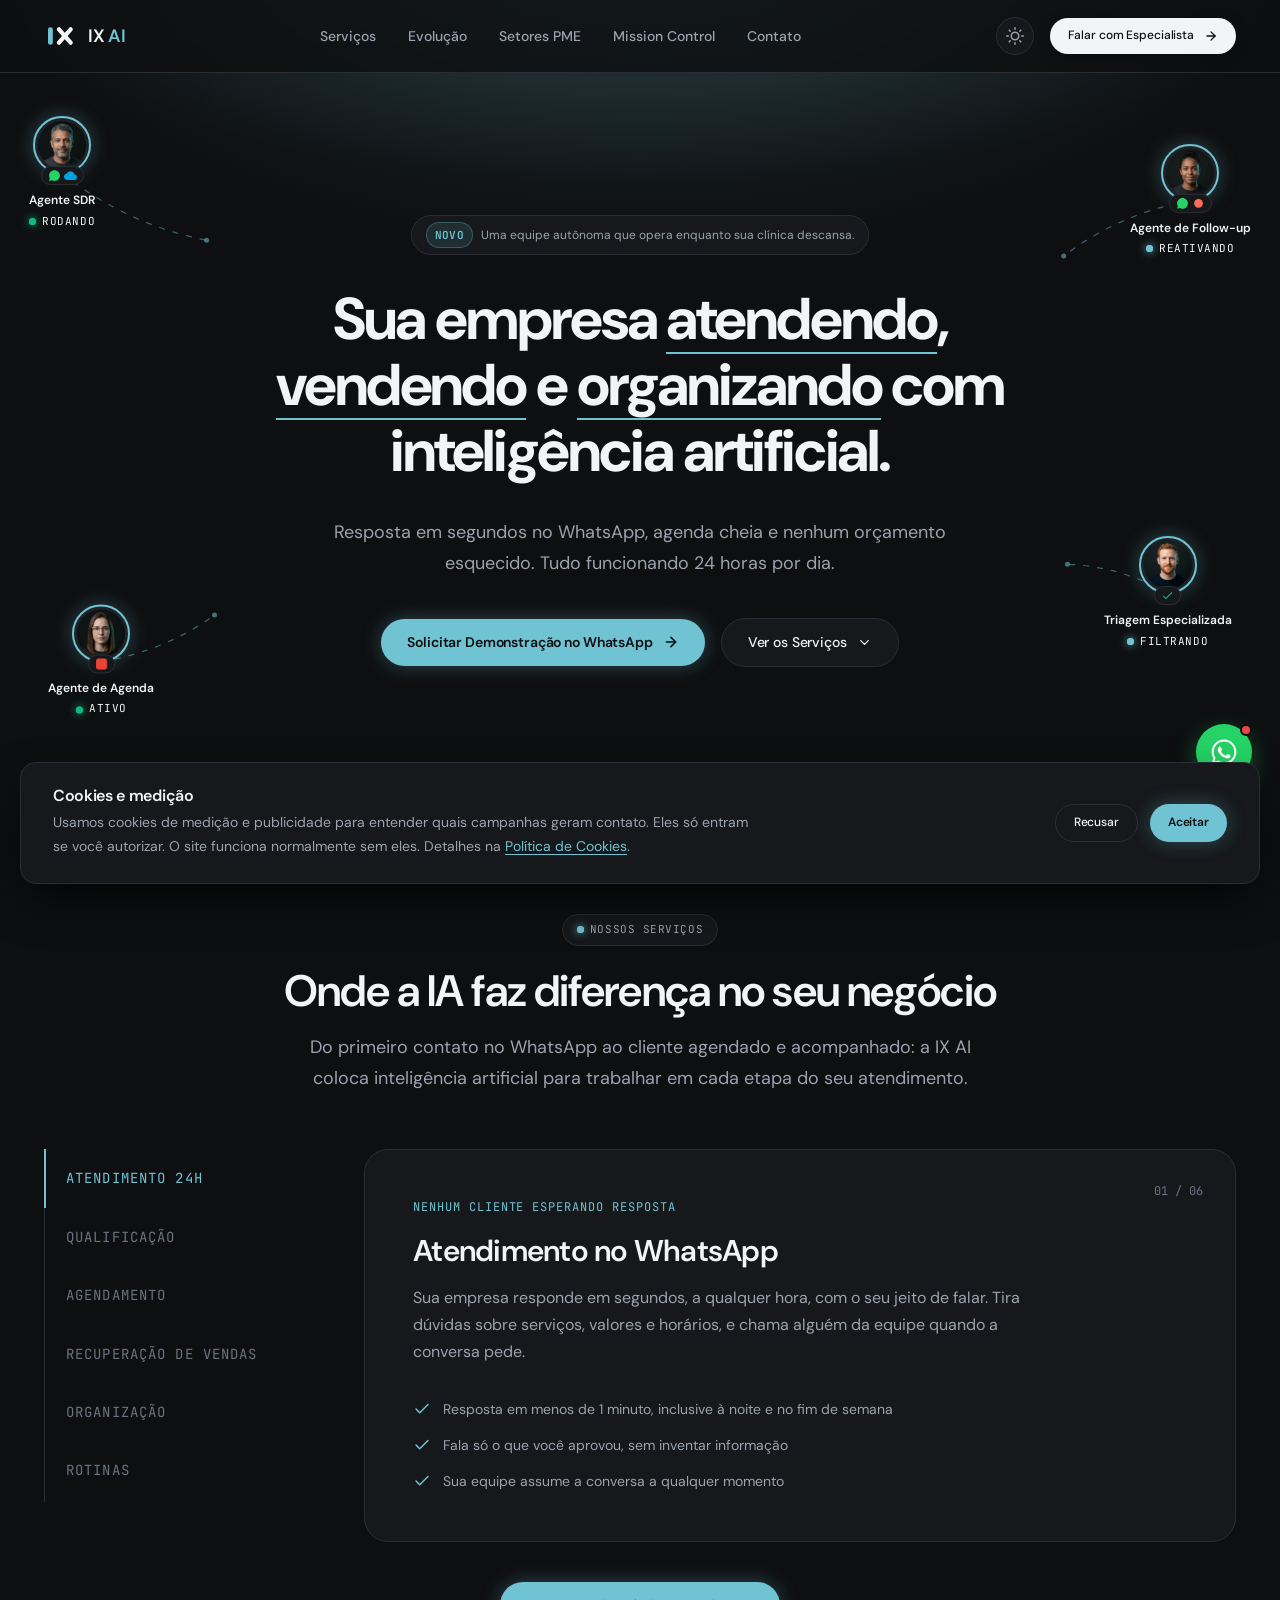
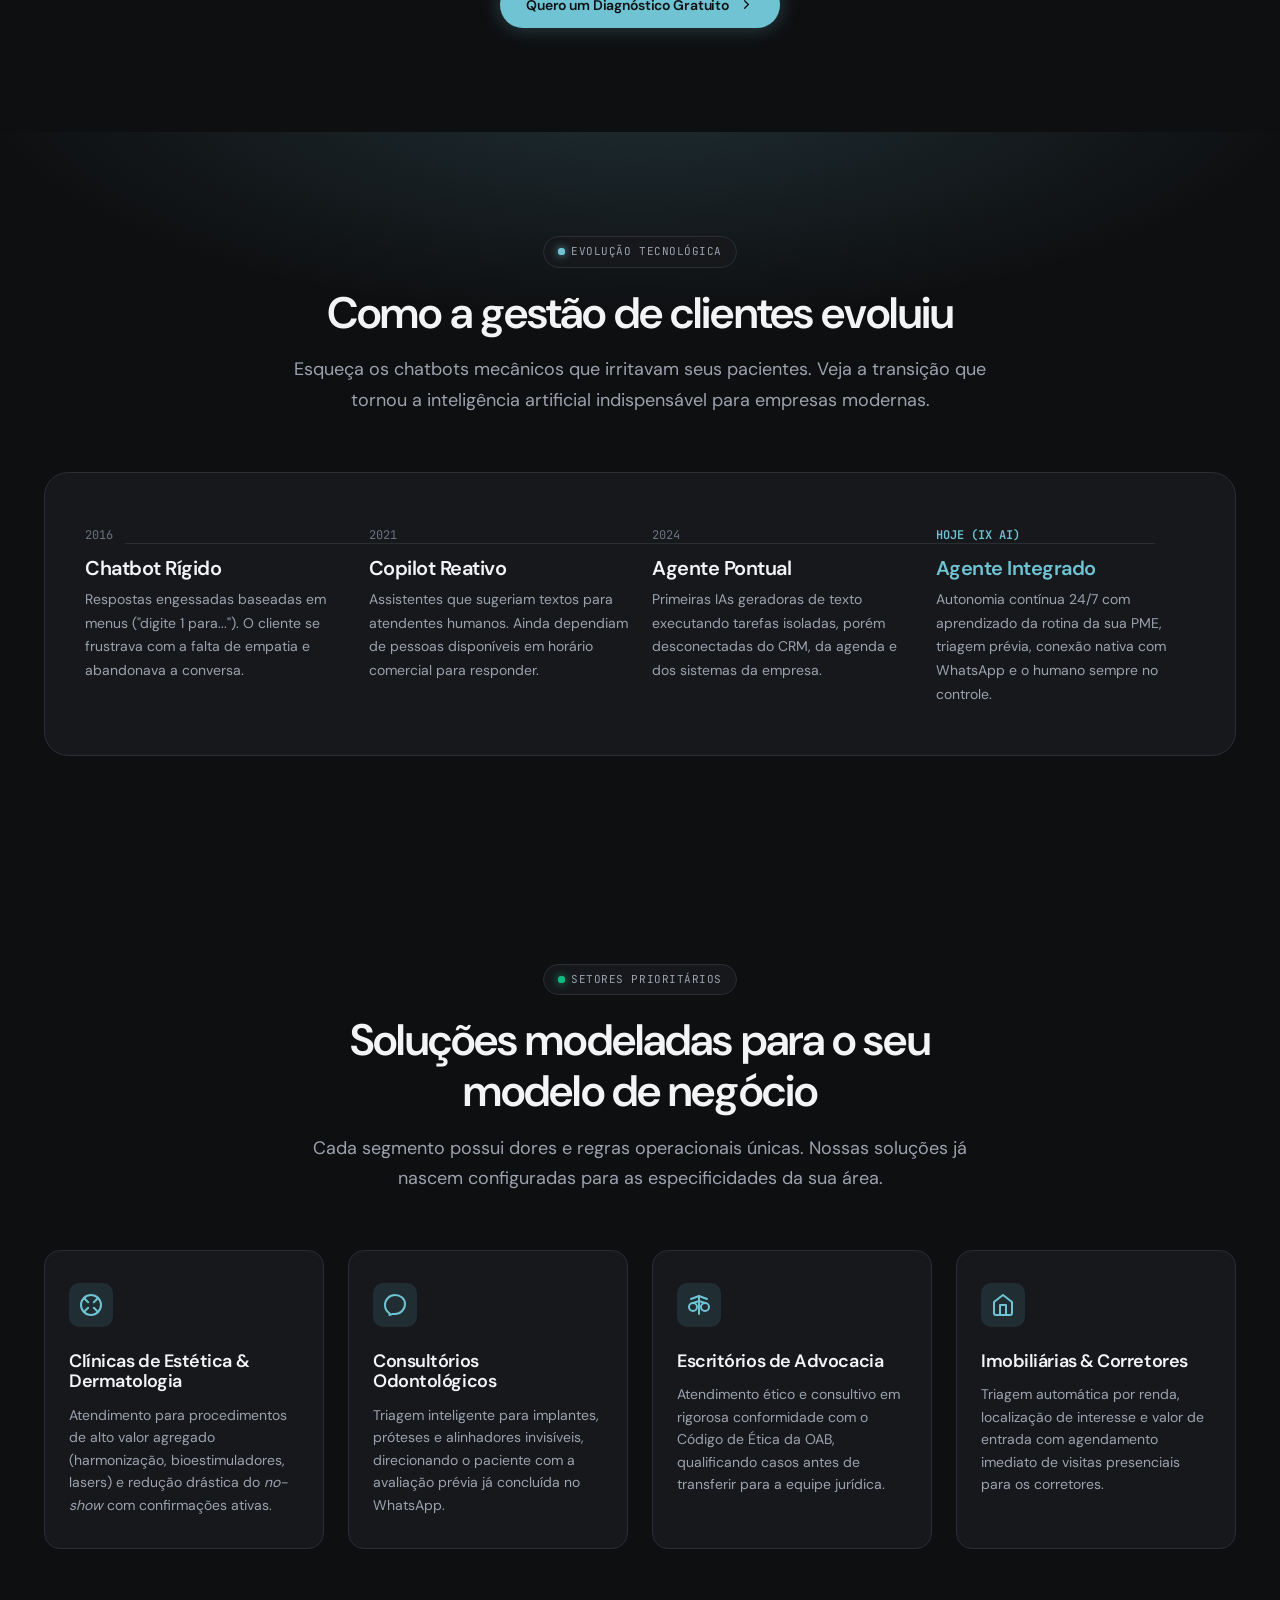
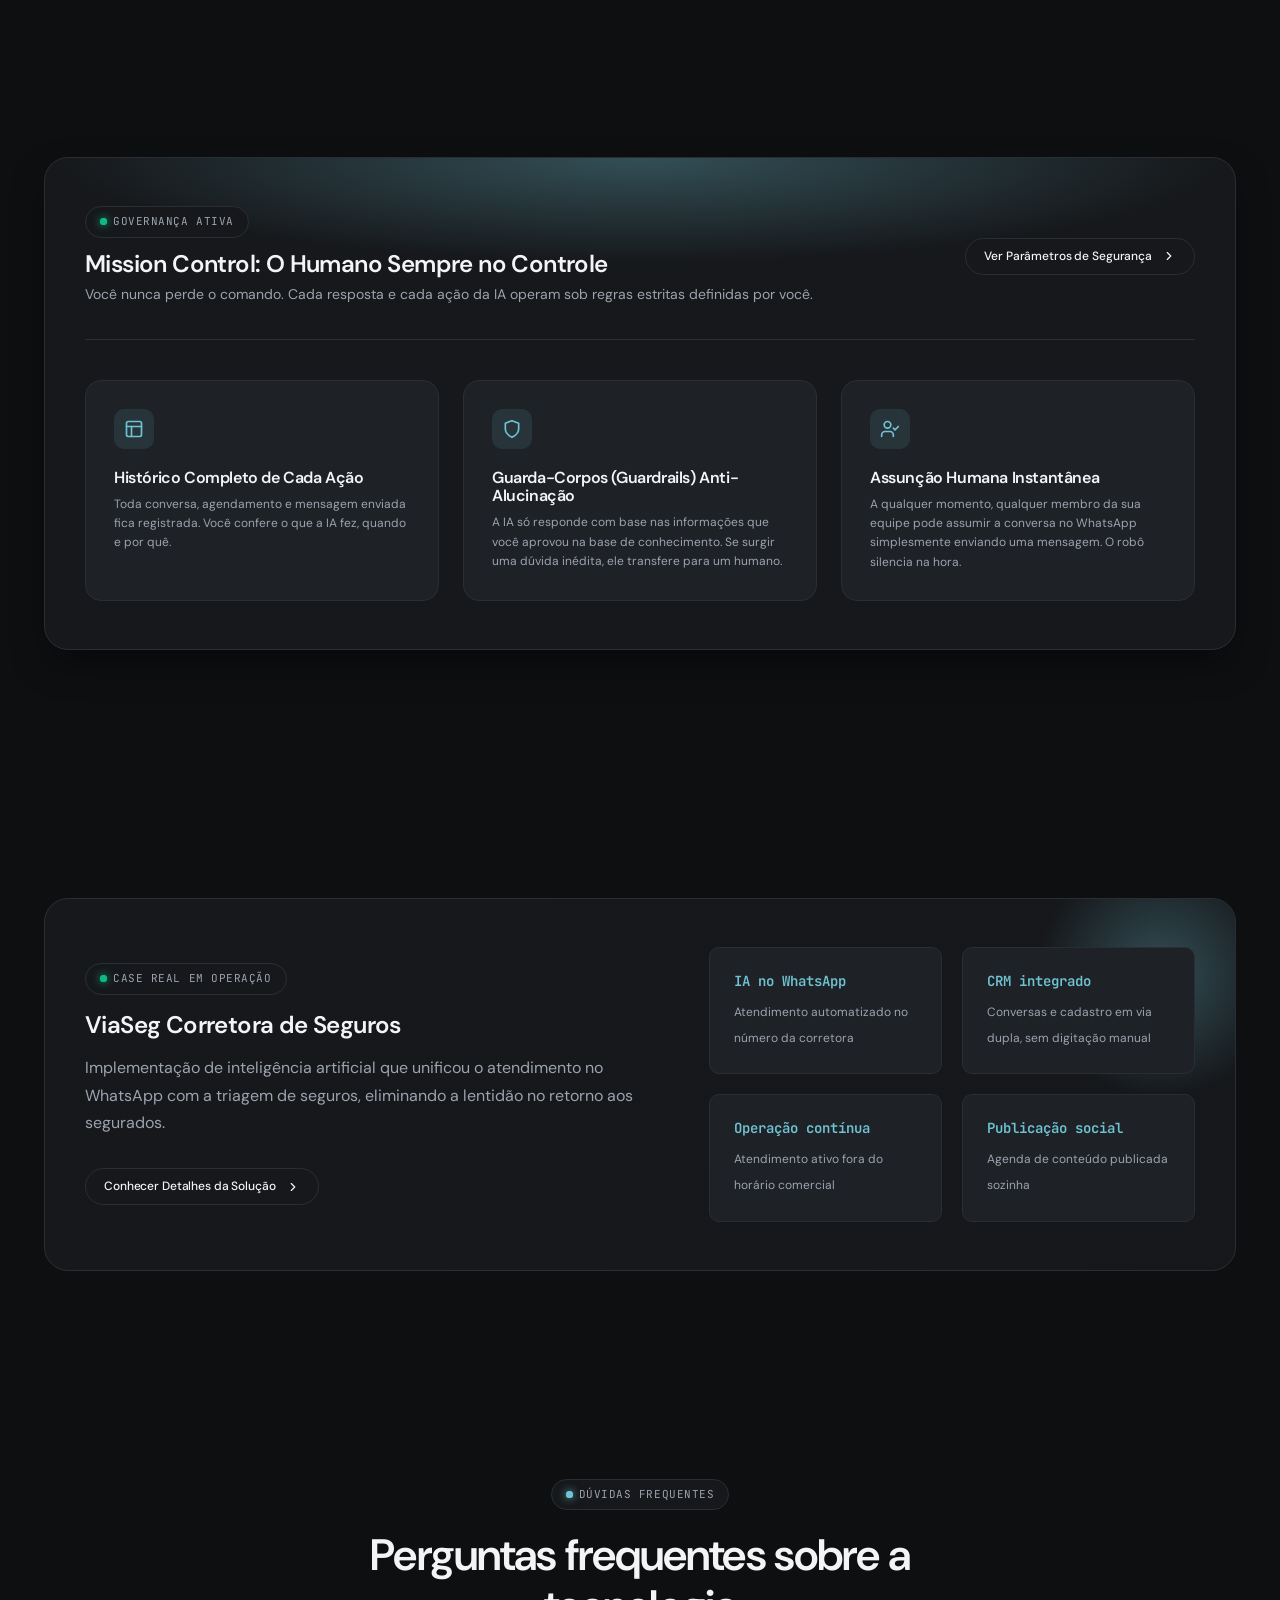
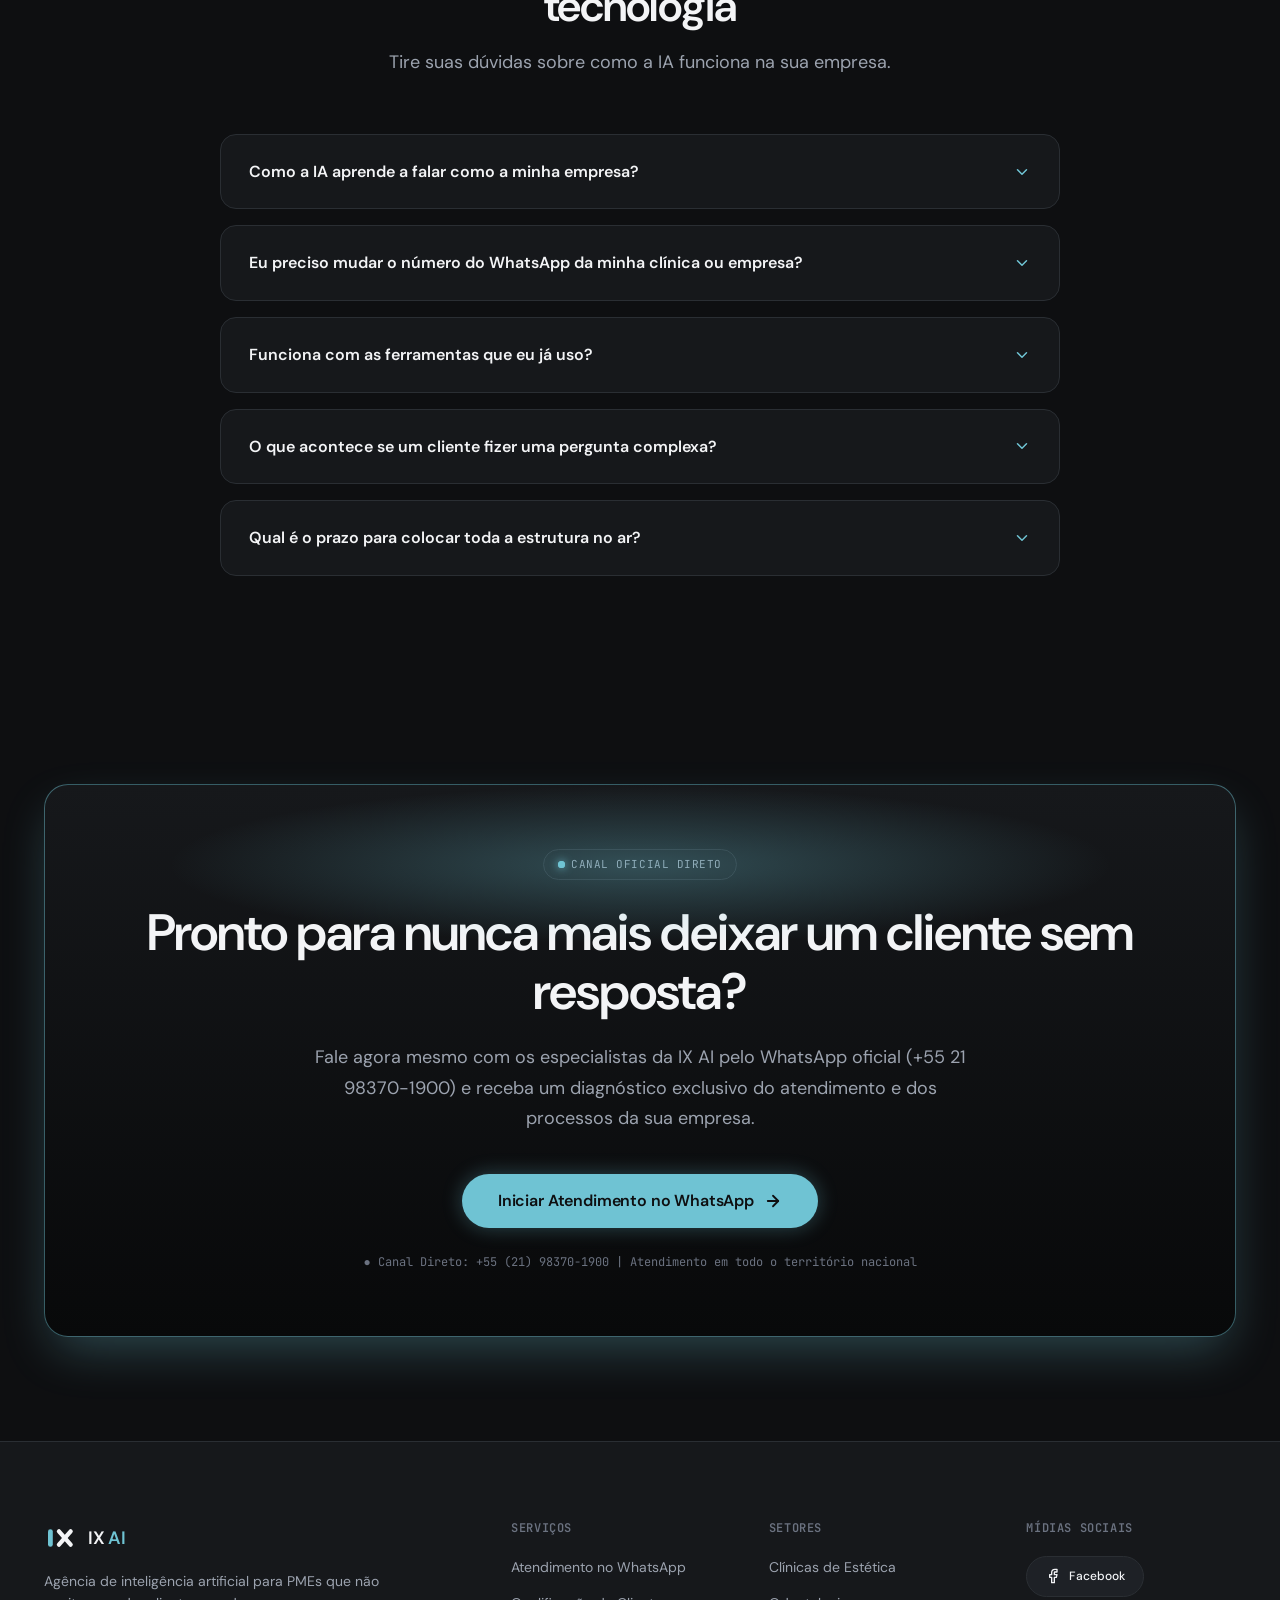
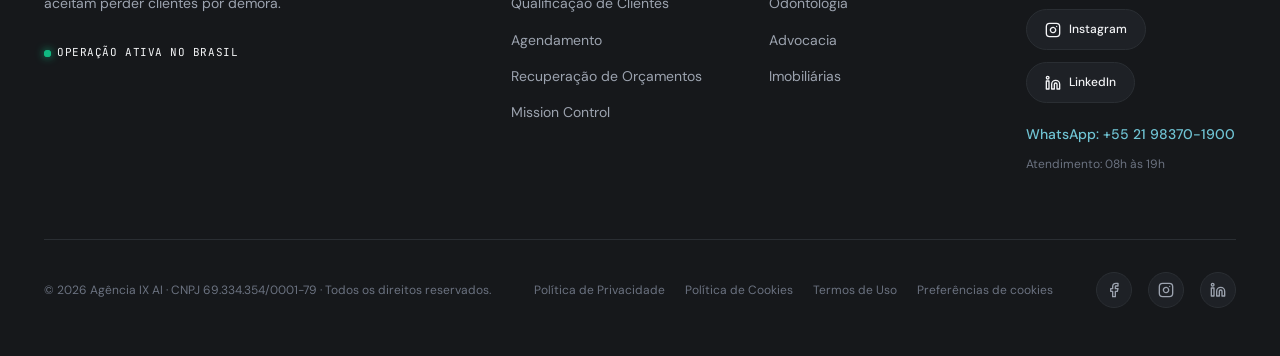
==== commit 699247c6: "fix(redes): aponta os perfis sociais para os enderecos definitivos Facebook, Instagram e LinkedIn pa" ====
--- a/index.html
+++ b/index.html
@@ -58,9 +58,9 @@
         "description": "Agência de inteligência artificial para PMEs: atendimento, qualificação, agendamento e rotinas com IA.",
         "telephone": "+55-21-98370-1900",
         "sameAs": [
-          "https://www.facebook.com/ixai.automation",
-          "https://www.instagram.com/ixai.automation",
-          "https://www.linkedin.com/company/ixai-automation"
+          "https://www.facebook.com/ixai",
+          "https://www.instagram.com/ixai",
+          "https://www.linkedin.com/company/ixai"
         ]
       },
       {
@@ -863,14 +863,14 @@
         <div>
           <h4 class="footer-col-title">MÍDIAS SOCIAIS</h4>
           <div class="social-buttons-group">
-            <a href="https://www.facebook.com/ixai.automation" target="_blank" rel="noopener noreferrer" class="social-button-pill btn-facebook" aria-label="Acessar Facebook da Agência IX AI">
+            <a href="https://www.facebook.com/ixai" target="_blank" rel="noopener noreferrer" class="social-button-pill btn-facebook" aria-label="Acessar Facebook da Agência IX AI">
               <svg viewBox="0 0 24 24" fill="none" stroke="currentColor" stroke-width="2" stroke-linecap="round" stroke-linejoin="round" aria-hidden="true">
                 <path d="M18 2h-3a5 5 0 0 0-5 5v3H7v4h3v8h4v-8h3l1-4h-4V7a1 1 0 0 1 1-1h3z"></path>
               </svg>
               <span>Facebook</span>
             </a>
 
-            <a href="https://www.instagram.com/ixai.automation" target="_blank" rel="noopener noreferrer" class="social-button-pill btn-instagram" aria-label="Acessar Instagram da Agência IX AI">
+            <a href="https://www.instagram.com/ixai" target="_blank" rel="noopener noreferrer" class="social-button-pill btn-instagram" aria-label="Acessar Instagram da Agência IX AI">
               <svg viewBox="0 0 24 24" fill="none" stroke="currentColor" stroke-width="2" stroke-linecap="round" stroke-linejoin="round" aria-hidden="true">
                 <rect width="20" height="20" x="2" y="2" rx="5" ry="5"></rect>
                 <path d="M16 11.37A4 4 0 1 1 12.63 8 4 4 0 0 1 16 11.37z"></path>
@@ -879,7 +879,7 @@
               <span>Instagram</span>
             </a>
 
-            <a href="https://www.linkedin.com/company/ixai-automation" target="_blank" rel="noopener noreferrer" class="social-button-pill btn-linkedin" aria-label="Acessar LinkedIn da Agência IX AI">
+            <a href="https://www.linkedin.com/company/ixai" target="_blank" rel="noopener noreferrer" class="social-button-pill btn-linkedin" aria-label="Acessar LinkedIn da Agência IX AI">
               <svg viewBox="0 0 24 24" fill="none" stroke="currentColor" stroke-width="2" stroke-linecap="round" stroke-linejoin="round" aria-hidden="true">
                 <path d="M16 8a6 6 0 0 1 6 6v7h-4v-7a2 2 0 0 0-2-2 2 2 0 0 0-2 2v7h-4v-7a6 6 0 0 1 6-6z"></path>
                 <rect x="2" y="9" width="4" height="12"></rect>
@@ -914,13 +914,13 @@
 
         <!-- Redes Sociais Estruturadas (Facebook, Instagram, LinkedIn) -->
         <div class="footer-social-links" aria-label="Redes Sociais da IX AI">
-          <a href="https://www.facebook.com/ixai.automation" target="_blank" rel="noopener noreferrer" class="social-icon-btn" aria-label="Siga-nos no Facebook">
+          <a href="https://www.facebook.com/ixai" target="_blank" rel="noopener noreferrer" class="social-icon-btn" aria-label="Siga-nos no Facebook">
             <svg width="16" height="16" viewBox="0 0 24 24" fill="none" stroke="currentColor" stroke-width="2" stroke-linecap="round" stroke-linejoin="round" aria-hidden="true">
               <path d="M18 2h-3a5 5 0 0 0-5 5v3H7v4h3v8h4v-8h3l1-4h-4V7a1 1 0 0 1 1-1h3z"></path>
             </svg>
           </a>
 
-          <a href="https://www.instagram.com/ixai.automation" target="_blank" rel="noopener noreferrer" class="social-icon-btn" aria-label="Siga-nos no Instagram">
+          <a href="https://www.instagram.com/ixai" target="_blank" rel="noopener noreferrer" class="social-icon-btn" aria-label="Siga-nos no Instagram">
             <svg width="16" height="16" viewBox="0 0 24 24" fill="none" stroke="currentColor" stroke-width="2" stroke-linecap="round" stroke-linejoin="round" aria-hidden="true">
               <rect width="20" height="20" x="2" y="2" rx="5" ry="5"></rect>
               <path d="M16 11.37A4 4 0 1 1 12.63 8 4 4 0 0 1 16 11.37z"></path>
@@ -928,7 +928,7 @@
             </svg>
           </a>
 
-          <a href="https://www.linkedin.com/company/ixai-automation" target="_blank" rel="noopener noreferrer" class="social-icon-btn" aria-label="Siga-nos no LinkedIn">
+          <a href="https://www.linkedin.com/company/ixai" target="_blank" rel="noopener noreferrer" class="social-icon-btn" aria-label="Siga-nos no LinkedIn">
             <svg width="16" height="16" viewBox="0 0 24 24" fill="none" stroke="currentColor" stroke-width="2" stroke-linecap="round" stroke-linejoin="round" aria-hidden="true">
               <path d="M16 8a6 6 0 0 1 6 6v7h-4v-7a2 2 0 0 0-2-2 2 2 0 0 0-2 2v7h-4v-7a6 6 0 0 1 6-6z"></path>
               <rect x="2" y="9" width="4" height="12"></rect>
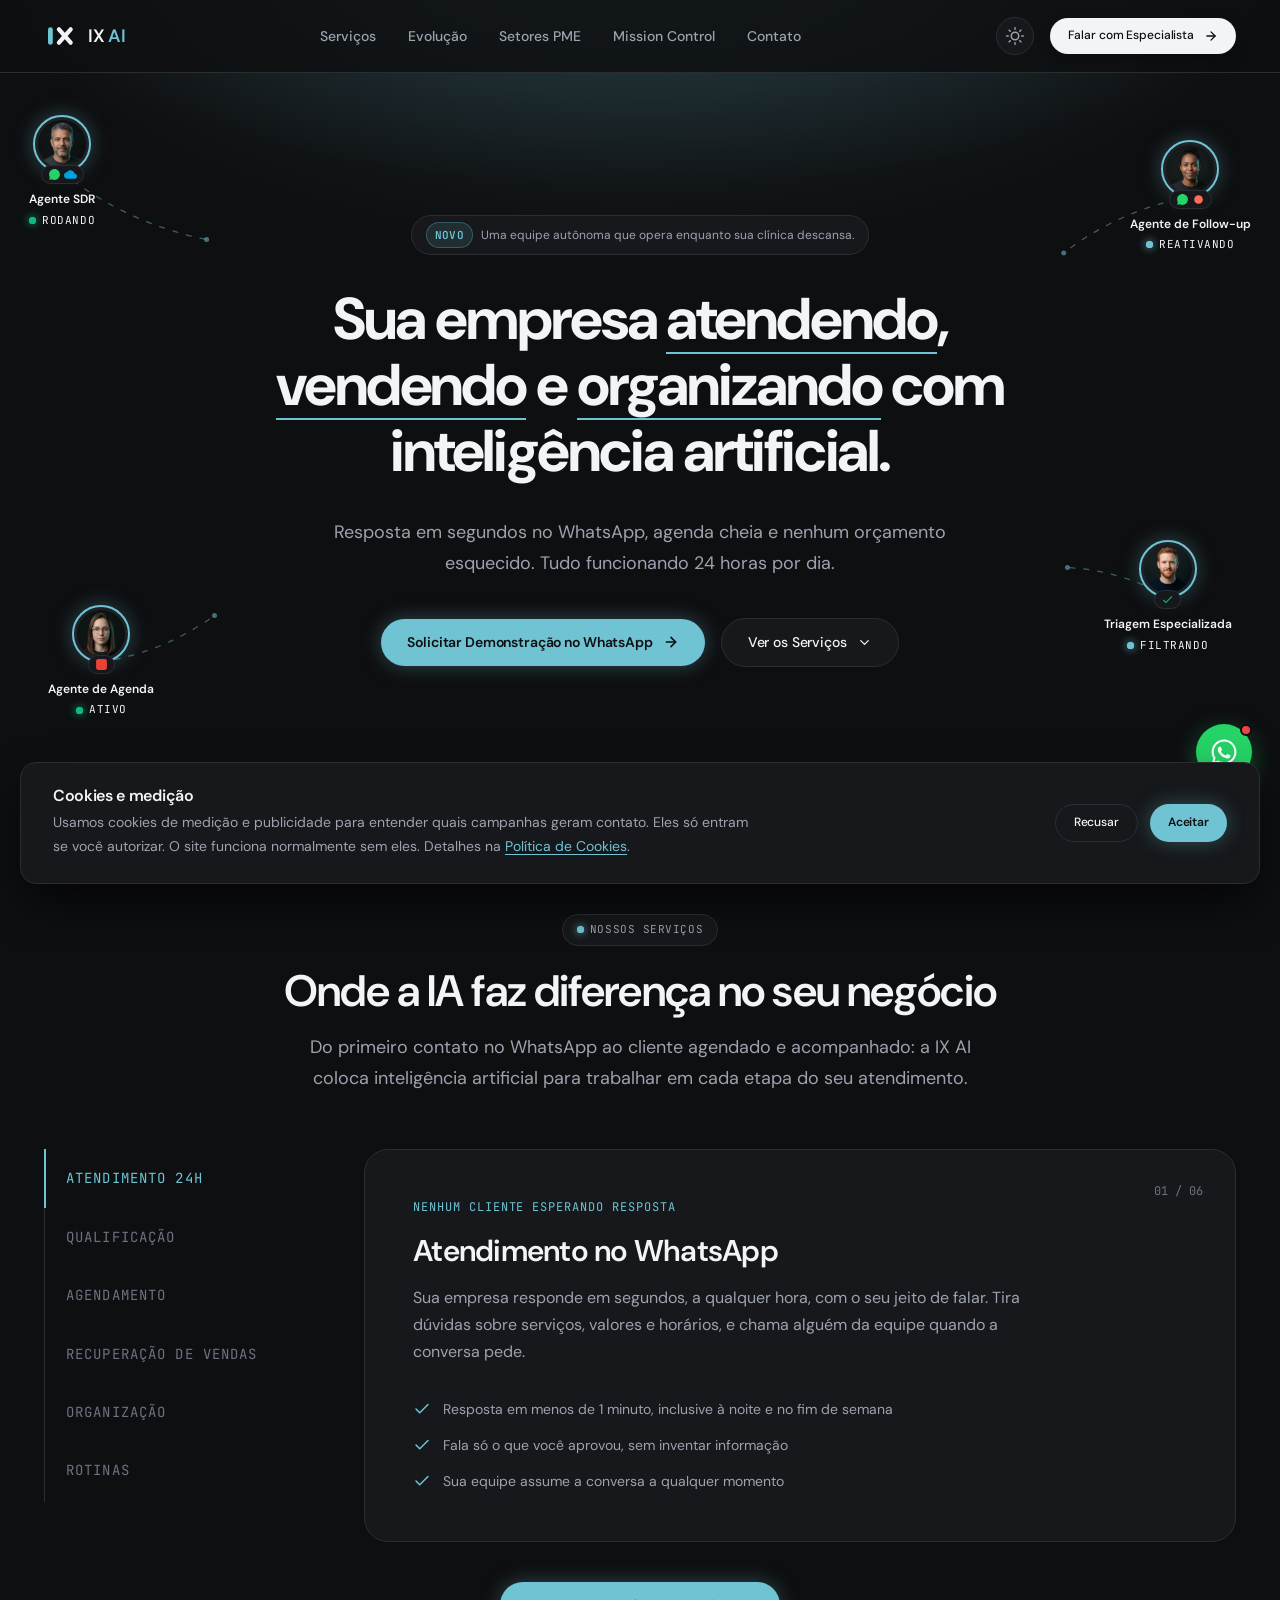
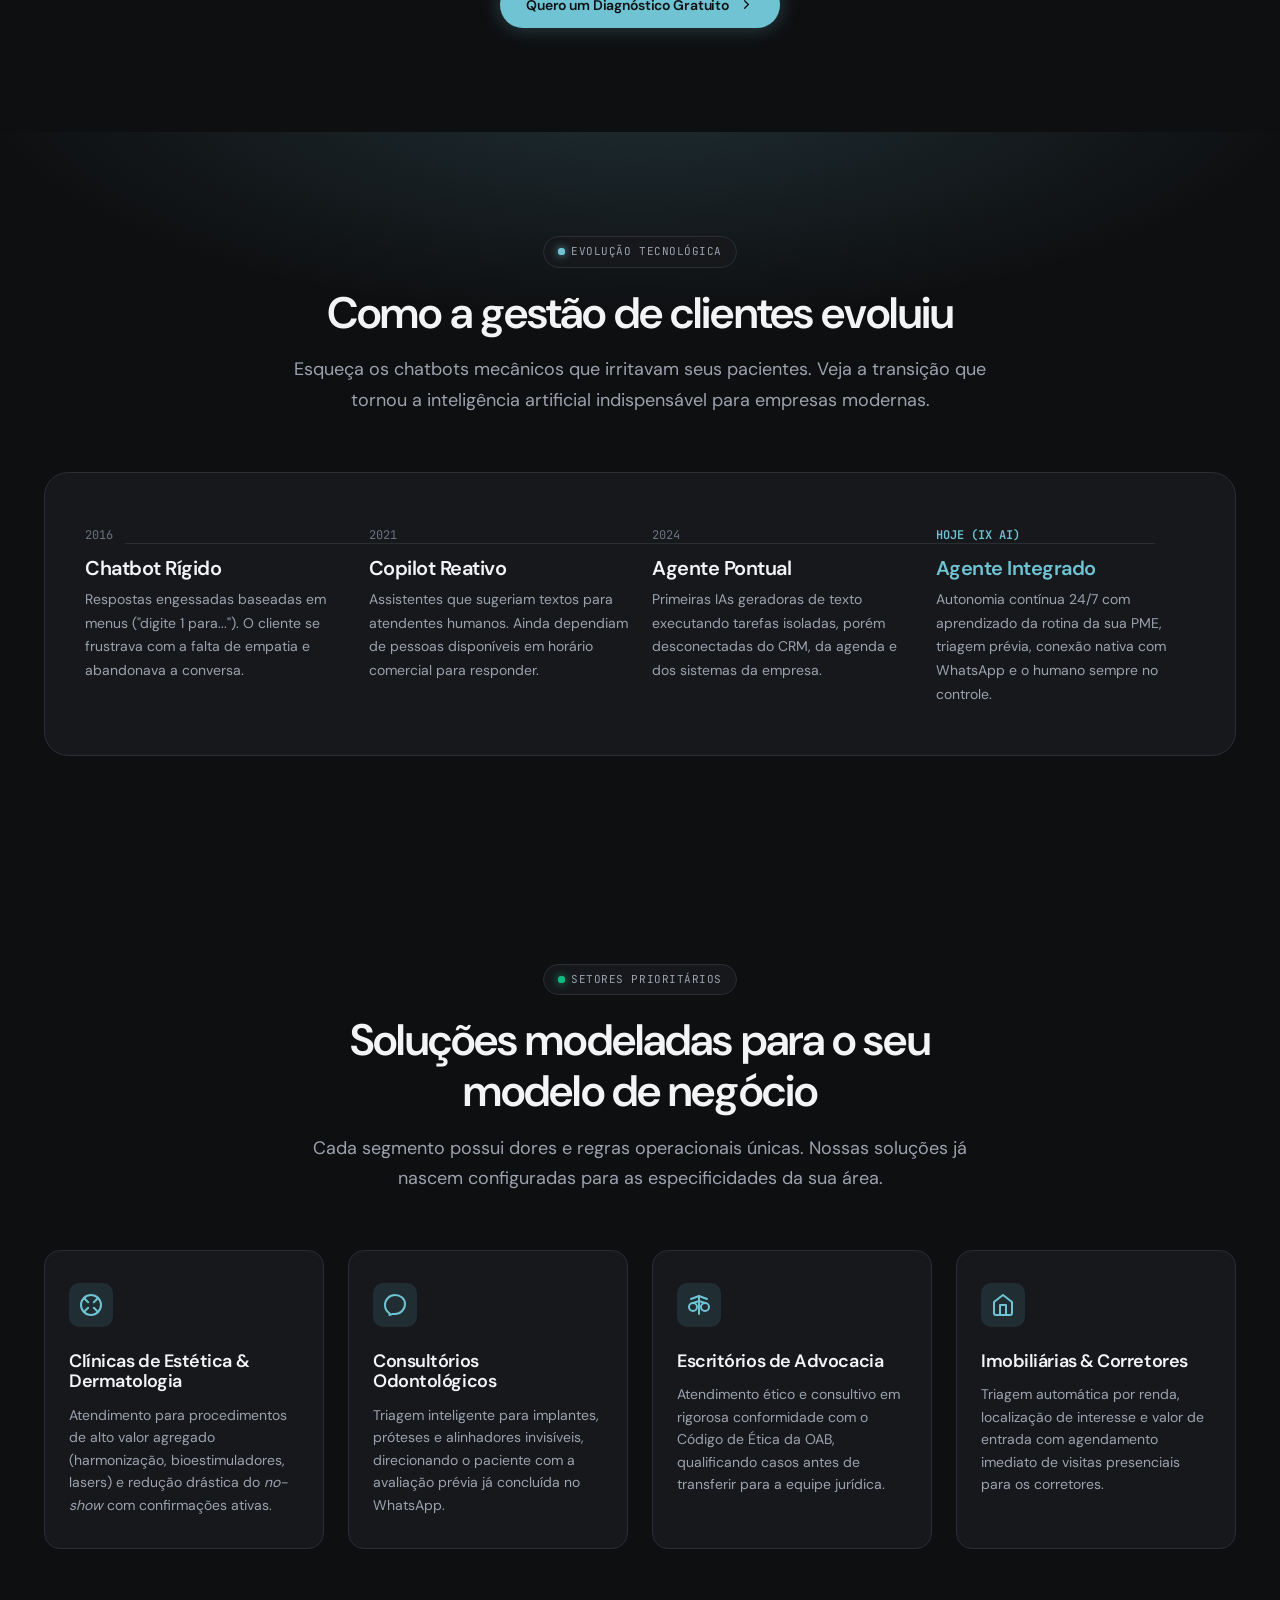
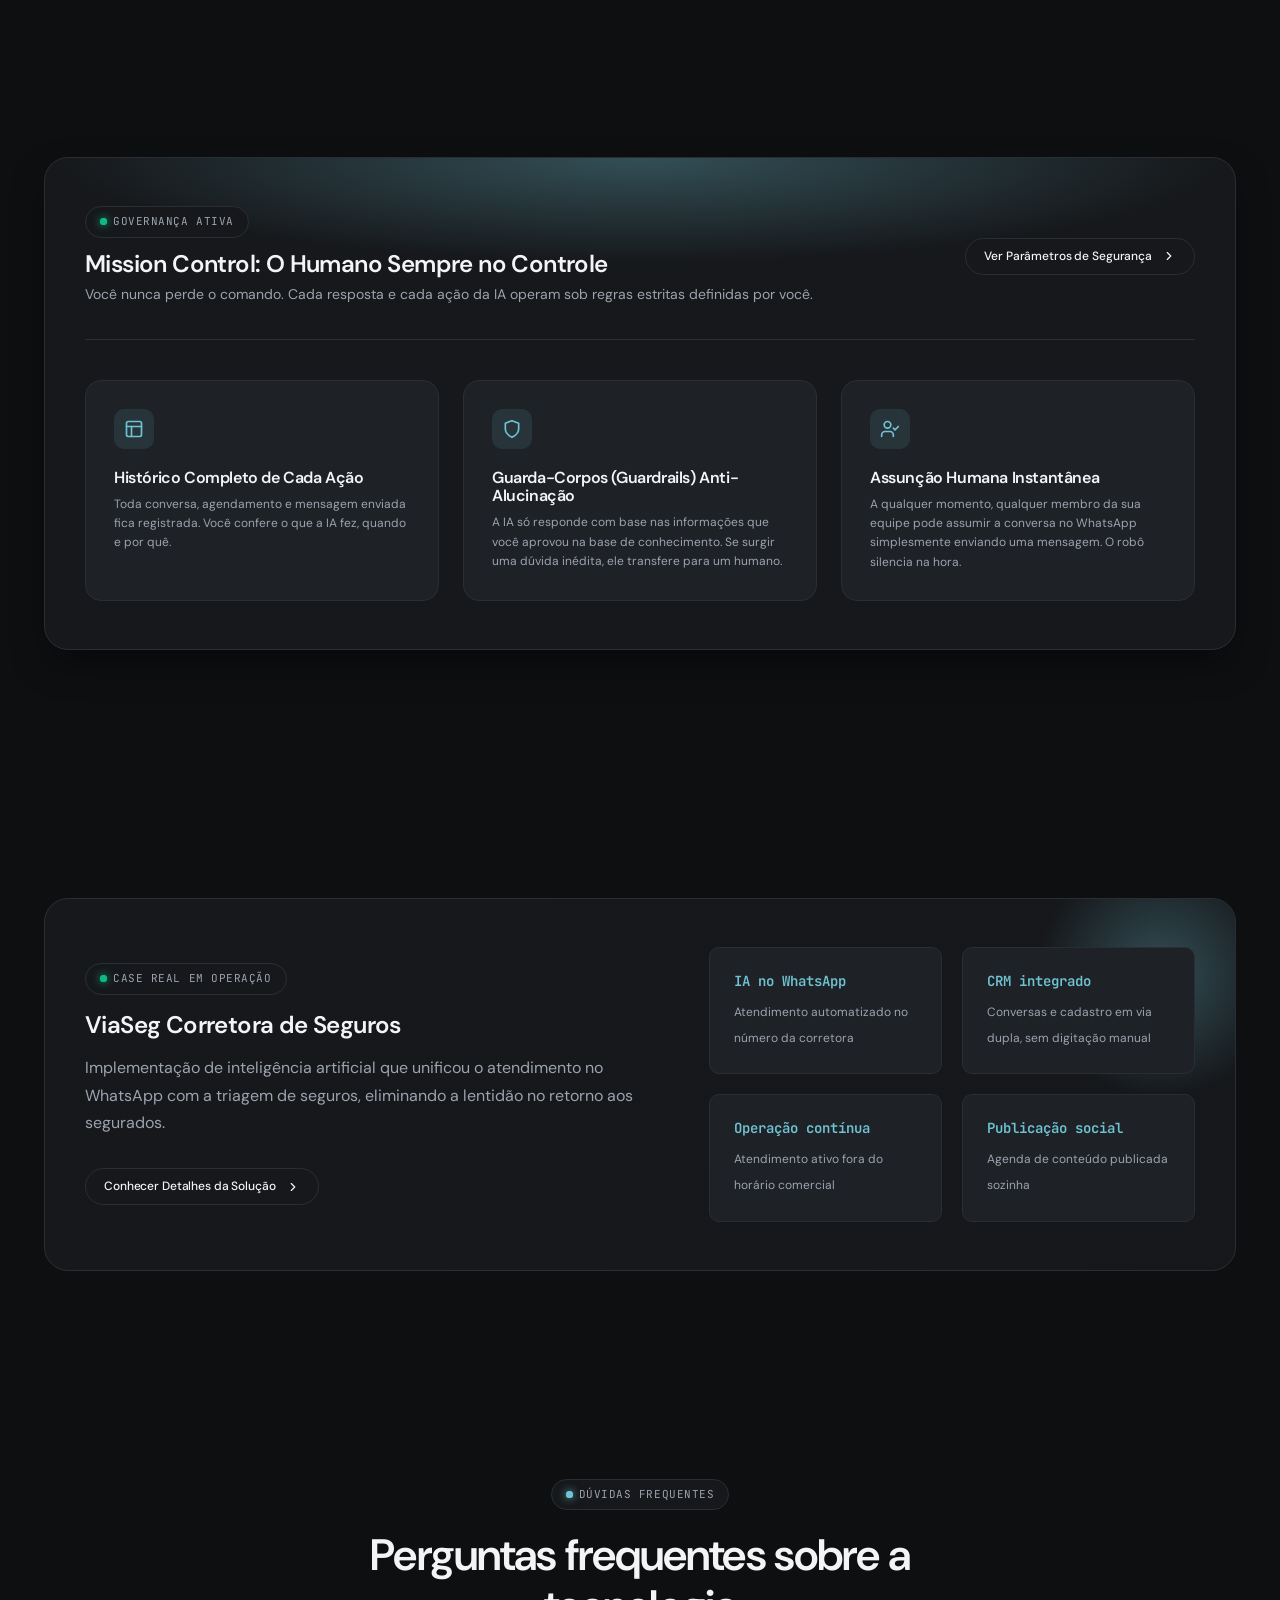
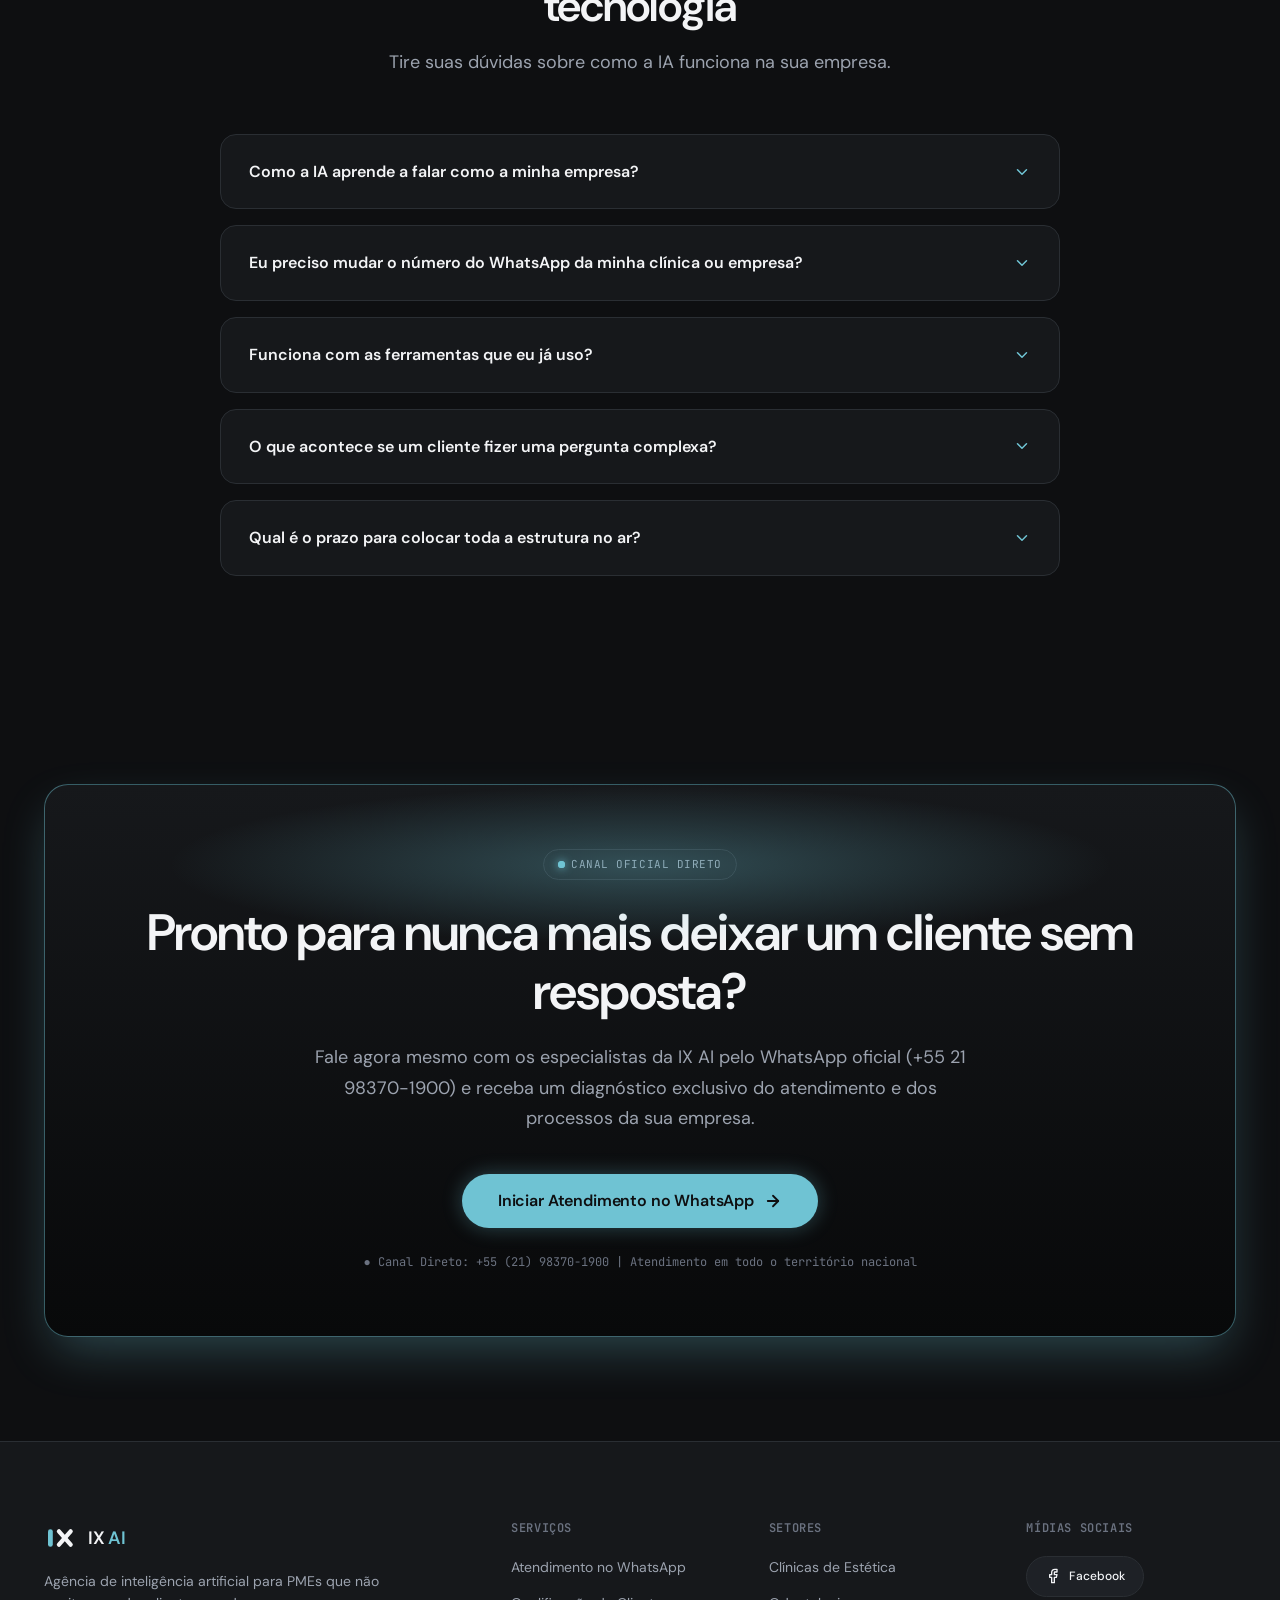
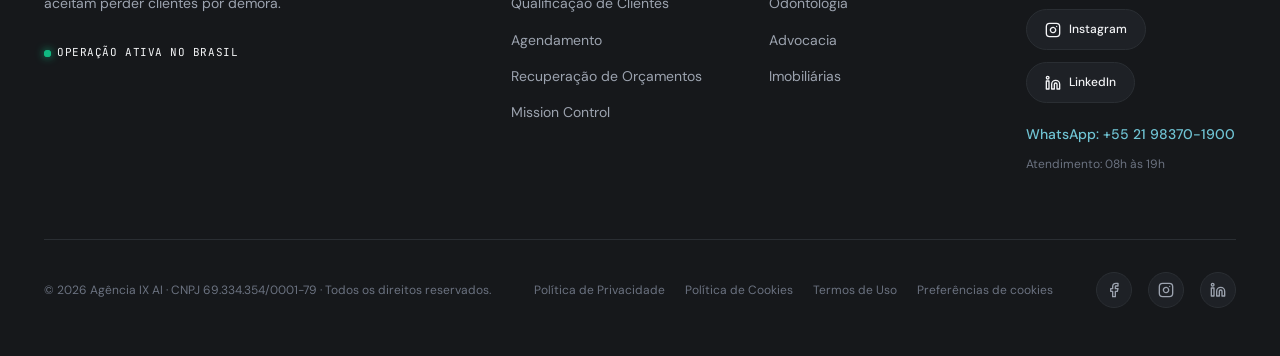
==== commit 7db183ba: "fix(redes): Facebook da IX AI passa a ser ixai.br O Facebook nao aceitou o nome de usuario ixai; o p" ====
--- a/index.html
+++ b/index.html
@@ -58,7 +58,7 @@
         "description": "Agência de inteligência artificial para PMEs: atendimento, qualificação, agendamento e rotinas com IA.",
         "telephone": "+55-21-98370-1900",
         "sameAs": [
-          "https://www.facebook.com/ixai",
+          "https://www.facebook.com/ixai.br",
           "https://www.instagram.com/ixai",
           "https://www.linkedin.com/company/ixai"
         ]
@@ -863,7 +863,7 @@
         <div>
           <h4 class="footer-col-title">MÍDIAS SOCIAIS</h4>
           <div class="social-buttons-group">
-            <a href="https://www.facebook.com/ixai" target="_blank" rel="noopener noreferrer" class="social-button-pill btn-facebook" aria-label="Acessar Facebook da Agência IX AI">
+            <a href="https://www.facebook.com/ixai.br" target="_blank" rel="noopener noreferrer" class="social-button-pill btn-facebook" aria-label="Acessar Facebook da Agência IX AI">
               <svg viewBox="0 0 24 24" fill="none" stroke="currentColor" stroke-width="2" stroke-linecap="round" stroke-linejoin="round" aria-hidden="true">
                 <path d="M18 2h-3a5 5 0 0 0-5 5v3H7v4h3v8h4v-8h3l1-4h-4V7a1 1 0 0 1 1-1h3z"></path>
               </svg>
@@ -914,7 +914,7 @@
 
         <!-- Redes Sociais Estruturadas (Facebook, Instagram, LinkedIn) -->
         <div class="footer-social-links" aria-label="Redes Sociais da IX AI">
-          <a href="https://www.facebook.com/ixai" target="_blank" rel="noopener noreferrer" class="social-icon-btn" aria-label="Siga-nos no Facebook">
+          <a href="https://www.facebook.com/ixai.br" target="_blank" rel="noopener noreferrer" class="social-icon-btn" aria-label="Siga-nos no Facebook">
             <svg width="16" height="16" viewBox="0 0 24 24" fill="none" stroke="currentColor" stroke-width="2" stroke-linecap="round" stroke-linejoin="round" aria-hidden="true">
               <path d="M18 2h-3a5 5 0 0 0-5 5v3H7v4h3v8h4v-8h3l1-4h-4V7a1 1 0 0 1 1-1h3z"></path>
             </svg>
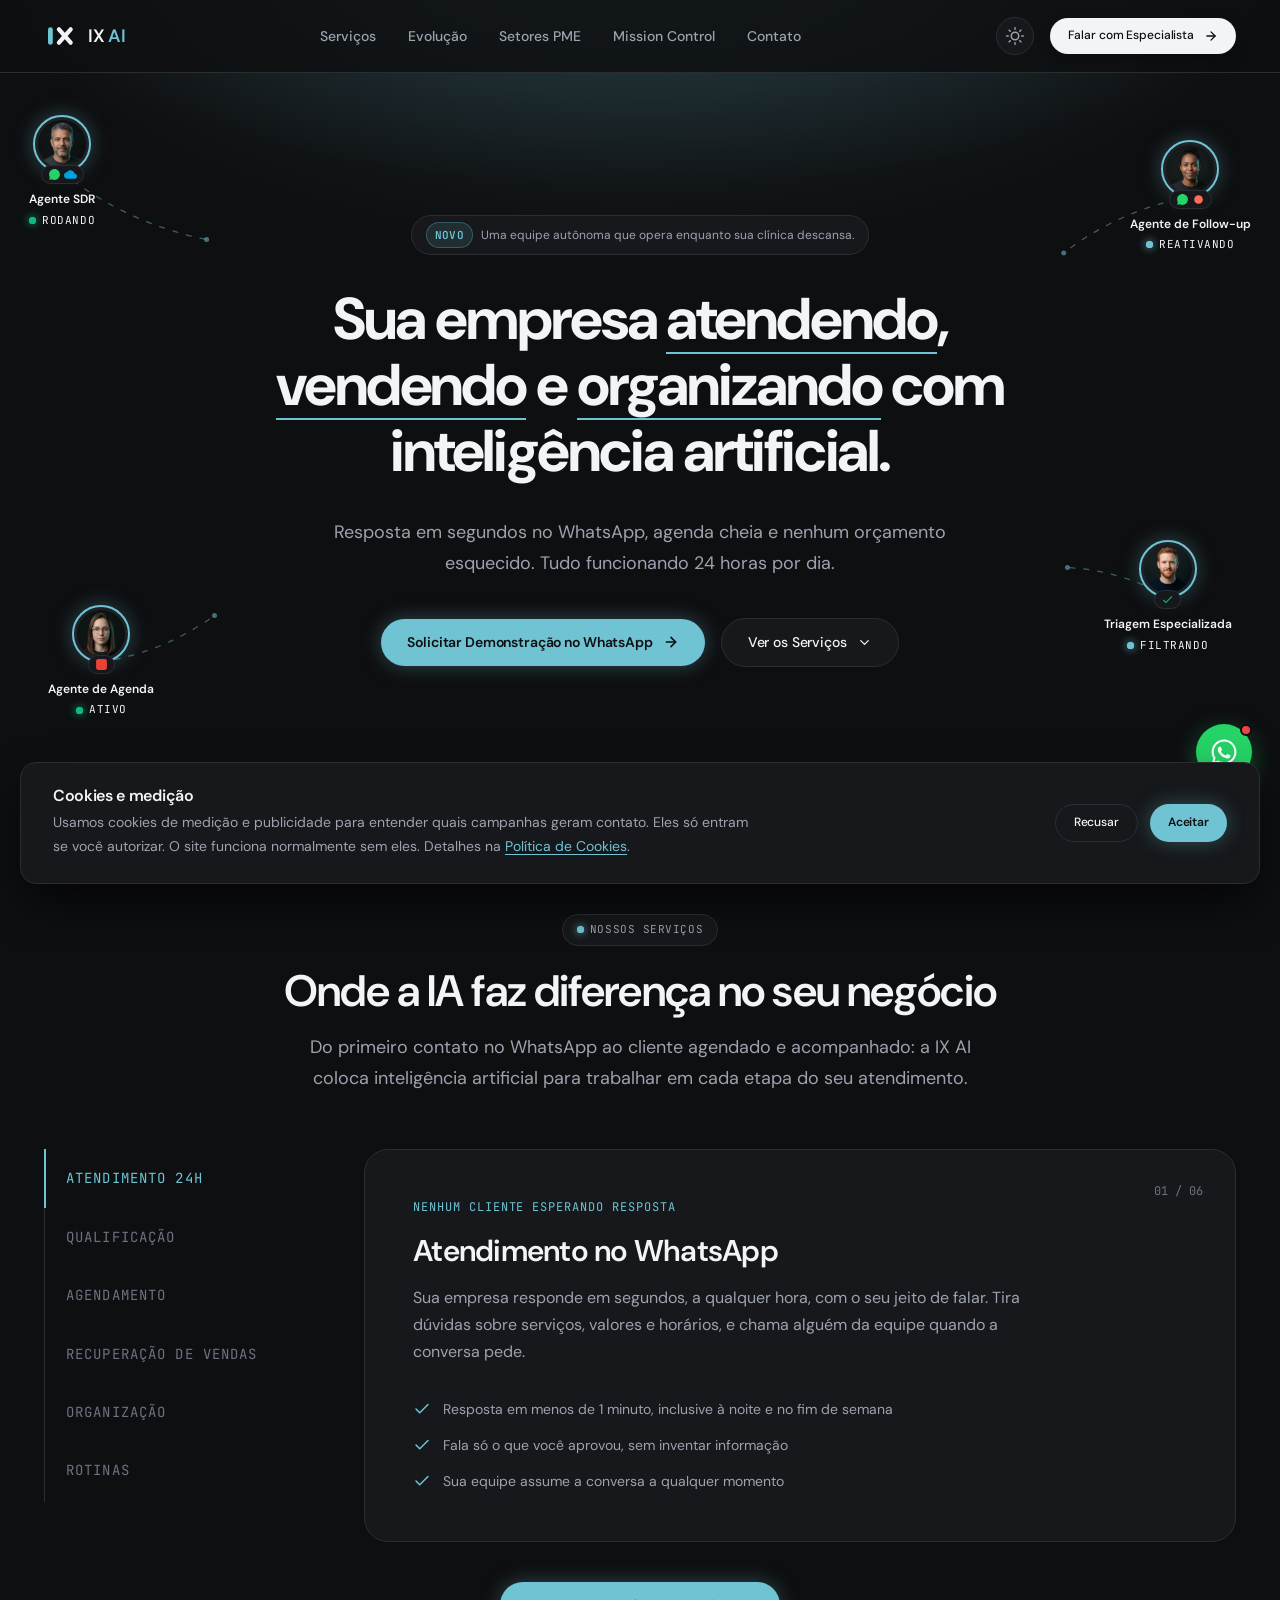
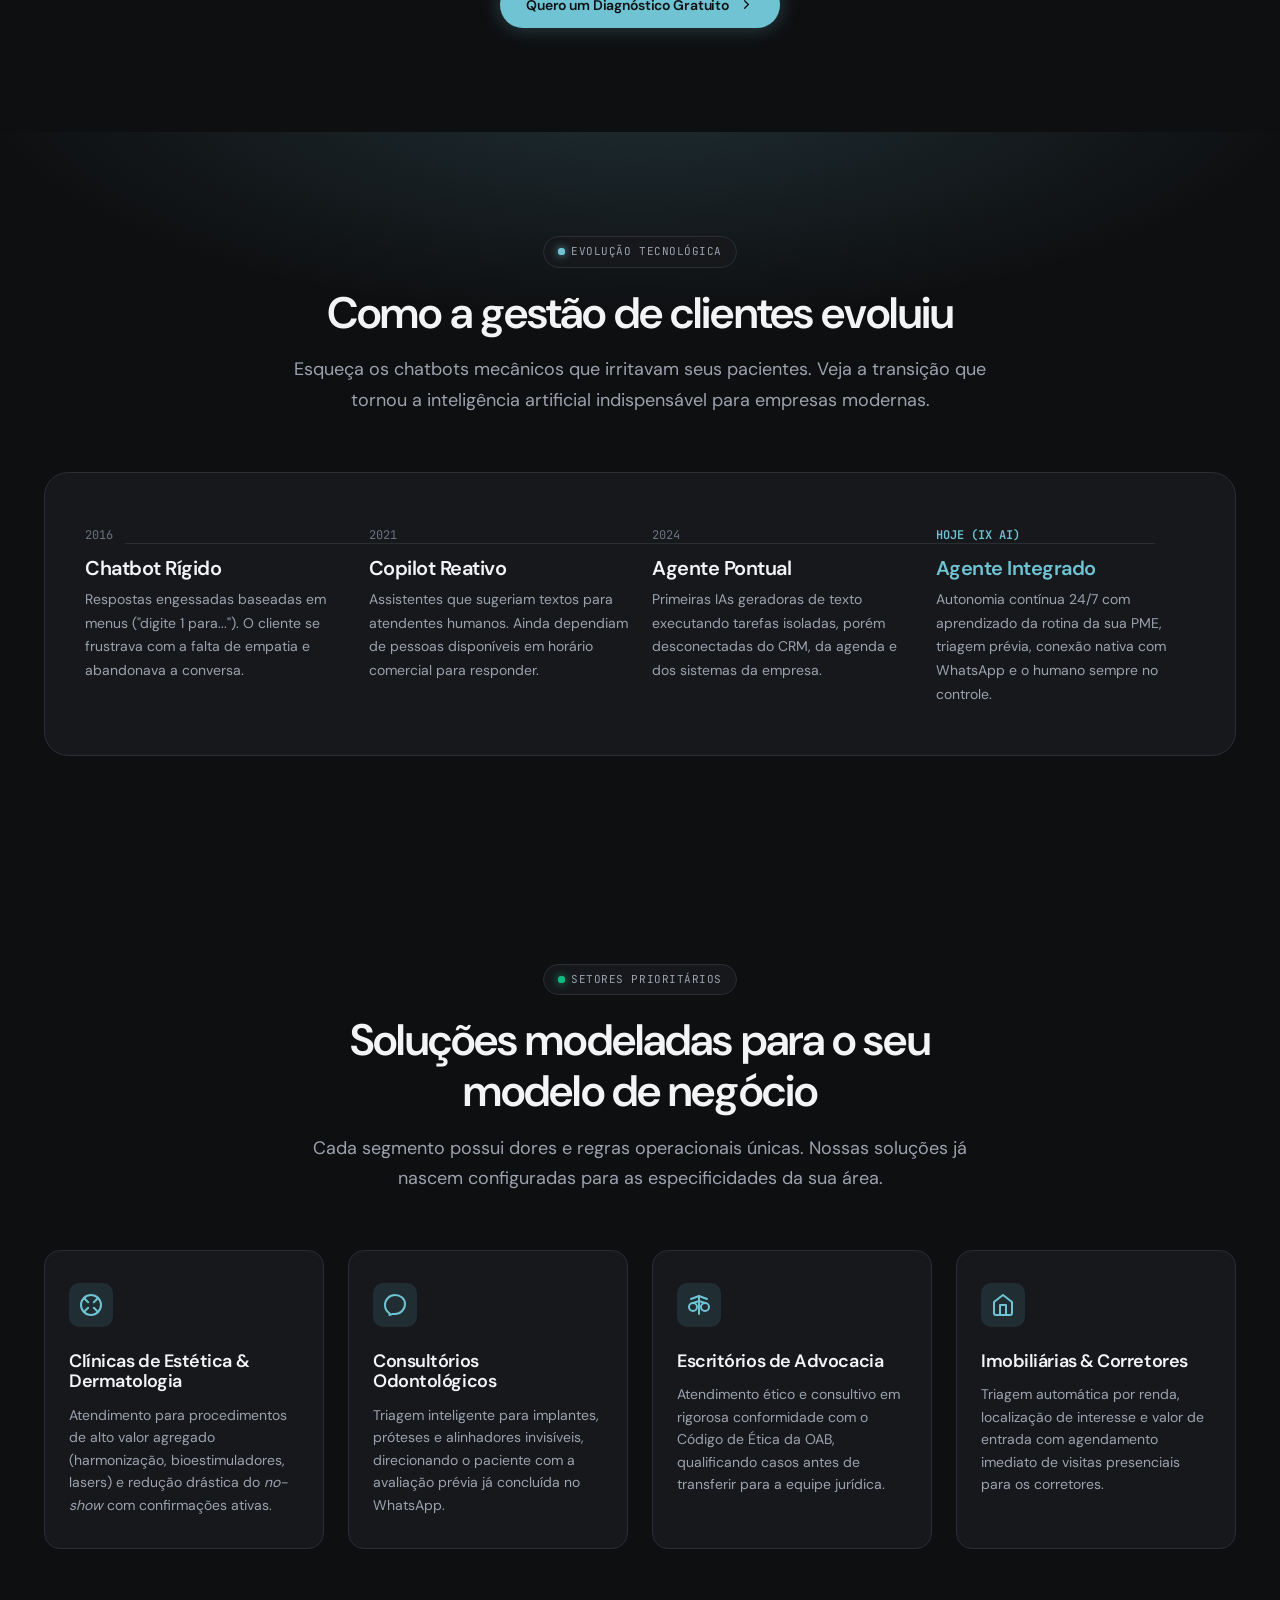
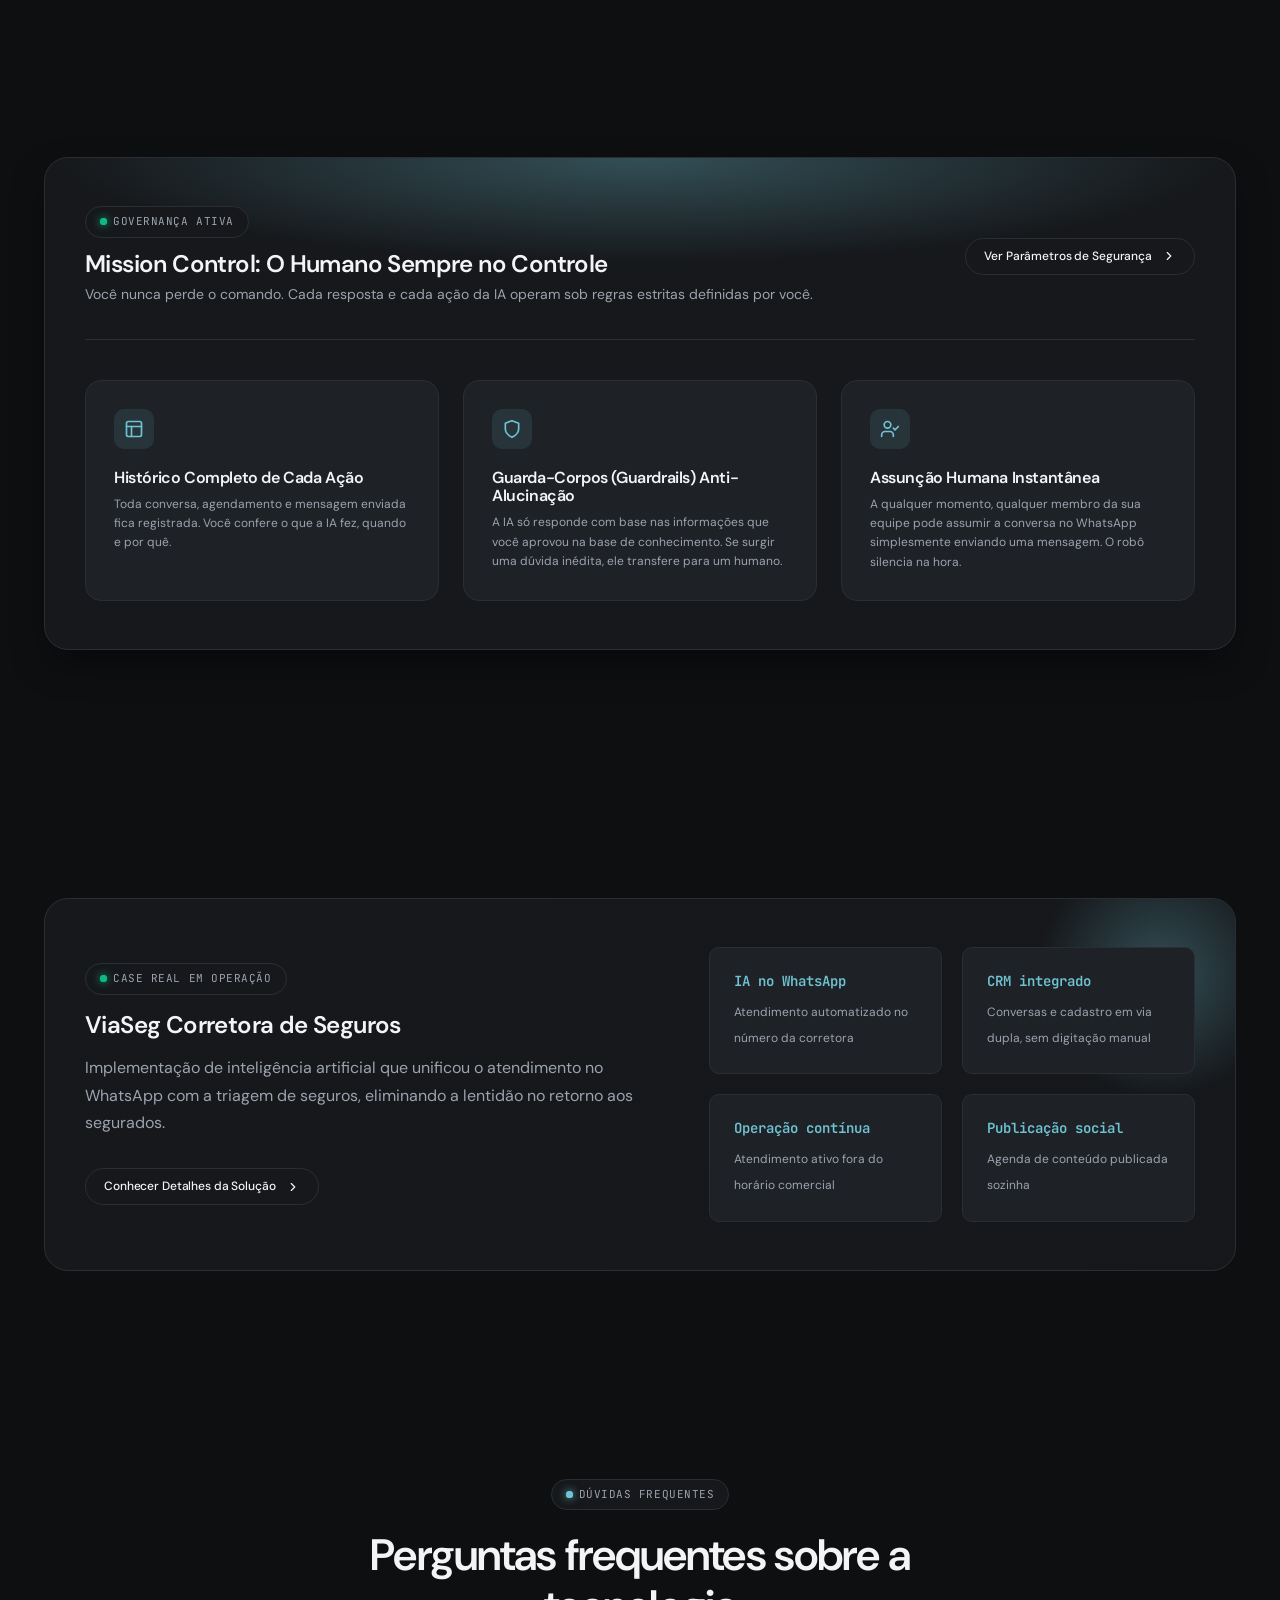
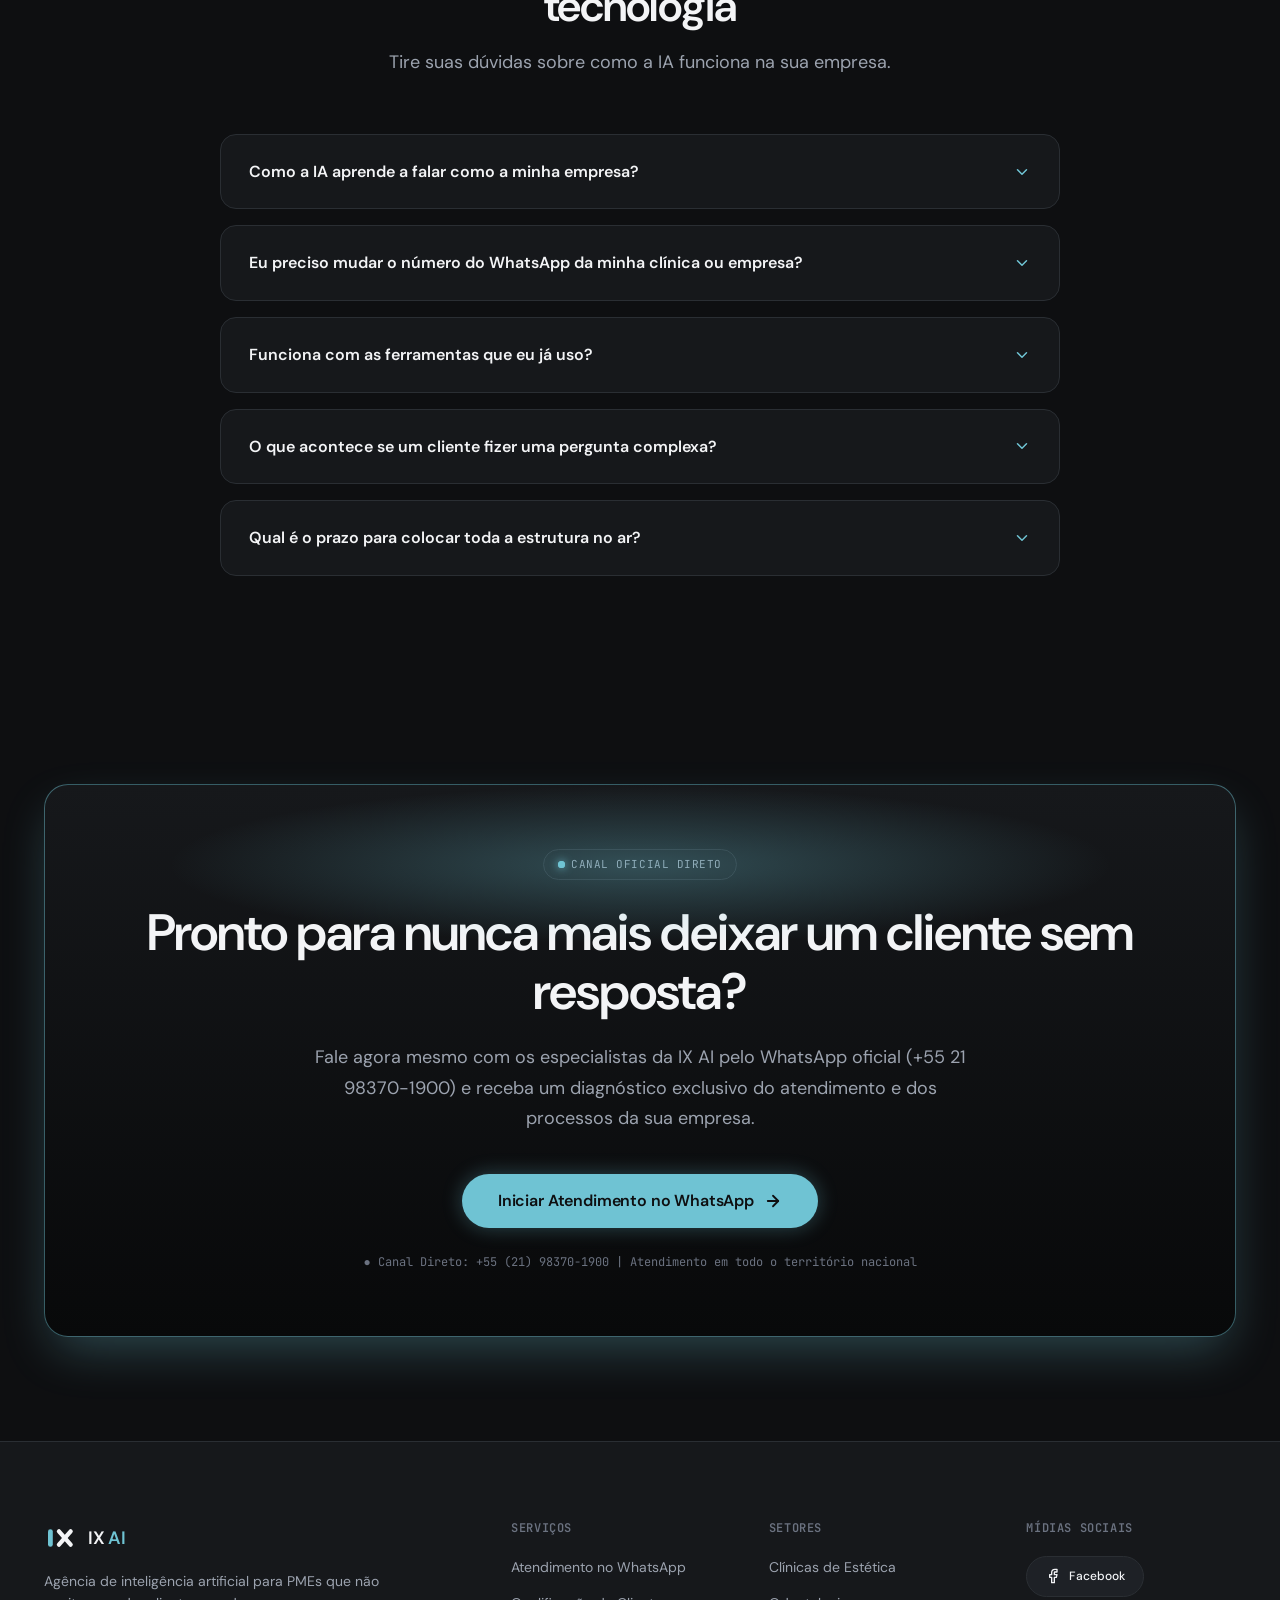
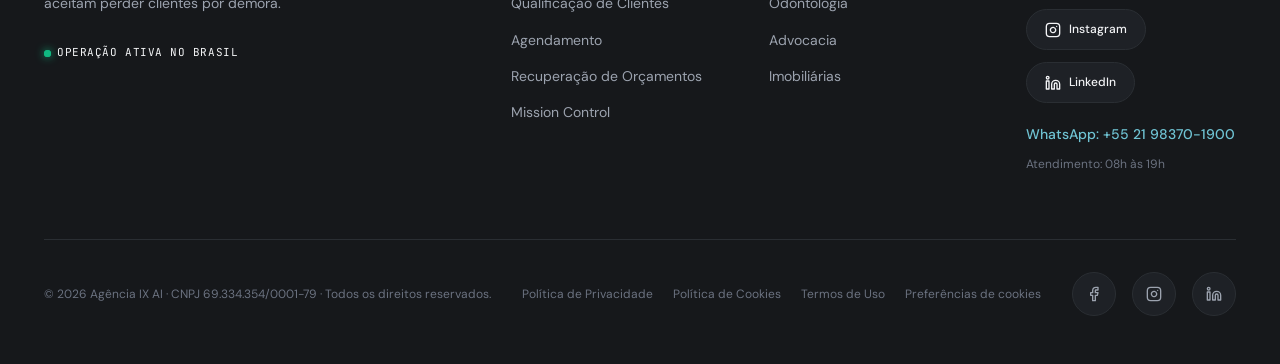
==== commit 306d7879: "fix(rodape): ordem dos titulos e alvo de toque dos icones sociais Conferencia antes da subida, medid" ====
--- a/index.html
+++ b/index.html
@@ -59,7 +59,7 @@
         "telephone": "+55-21-98370-1900",
         "sameAs": [
           "https://www.facebook.com/ixai.br",
-          "https://www.instagram.com/ixai",
+          "https://www.instagram.com/ixai.br",
           "https://www.linkedin.com/company/ixai"
         ]
       },
@@ -838,7 +838,7 @@
 
         <!-- Coluna 2: Serviços -->
         <div>
-          <h4 class="footer-col-title">SERVIÇOS</h4>
+          <h3 class="footer-col-title">SERVIÇOS</h3>
           <div class="footer-links-list">
             <a href="#servicos" class="footer-link">Atendimento no WhatsApp</a>
             <a href="#servicos" class="footer-link">Qualificação de Clientes</a>
@@ -850,7 +850,7 @@
 
         <!-- Coluna 3: Setores -->
         <div>
-          <h4 class="footer-col-title">SETORES</h4>
+          <h3 class="footer-col-title">SETORES</h3>
           <div class="footer-links-list">
             <a href="#setores" class="footer-link">Clínicas de Estética</a>
             <a href="#setores" class="footer-link">Odontologia</a>
@@ -861,7 +861,7 @@
 
         <!-- Coluna 4: Mídias Sociais & Contato -->
         <div>
-          <h4 class="footer-col-title">MÍDIAS SOCIAIS</h4>
+          <h3 class="footer-col-title">MÍDIAS SOCIAIS</h3>
           <div class="social-buttons-group">
             <a href="https://www.facebook.com/ixai.br" target="_blank" rel="noopener noreferrer" class="social-button-pill btn-facebook" aria-label="Acessar Facebook da Agência IX AI">
               <svg viewBox="0 0 24 24" fill="none" stroke="currentColor" stroke-width="2" stroke-linecap="round" stroke-linejoin="round" aria-hidden="true">
@@ -870,7 +870,7 @@
               <span>Facebook</span>
             </a>
 
-            <a href="https://www.instagram.com/ixai" target="_blank" rel="noopener noreferrer" class="social-button-pill btn-instagram" aria-label="Acessar Instagram da Agência IX AI">
+            <a href="https://www.instagram.com/ixai.br" target="_blank" rel="noopener noreferrer" class="social-button-pill btn-instagram" aria-label="Acessar Instagram da Agência IX AI">
               <svg viewBox="0 0 24 24" fill="none" stroke="currentColor" stroke-width="2" stroke-linecap="round" stroke-linejoin="round" aria-hidden="true">
                 <rect width="20" height="20" x="2" y="2" rx="5" ry="5"></rect>
                 <path d="M16 11.37A4 4 0 1 1 12.63 8 4 4 0 0 1 16 11.37z"></path>
@@ -920,7 +920,7 @@
             </svg>
           </a>
 
-          <a href="https://www.instagram.com/ixai" target="_blank" rel="noopener noreferrer" class="social-icon-btn" aria-label="Siga-nos no Instagram">
+          <a href="https://www.instagram.com/ixai.br" target="_blank" rel="noopener noreferrer" class="social-icon-btn" aria-label="Siga-nos no Instagram">
             <svg width="16" height="16" viewBox="0 0 24 24" fill="none" stroke="currentColor" stroke-width="2" stroke-linecap="round" stroke-linejoin="round" aria-hidden="true">
               <rect width="20" height="20" x="2" y="2" rx="5" ry="5"></rect>
               <path d="M16 11.37A4 4 0 1 1 12.63 8 4 4 0 0 1 16 11.37z"></path>
--- a/assets/css/layout.css
+++ b/assets/css/layout.css
@@ -773,8 +773,8 @@
   display: flex;
   align-items: center;
   justify-content: center;
-  width: 36px;
-  height: 36px;
+  width: 44px;
+  height: 44px;
   border-radius: 50%;
   border: 1px solid var(--border-subtle);
   background: var(--bg-surface-2);
